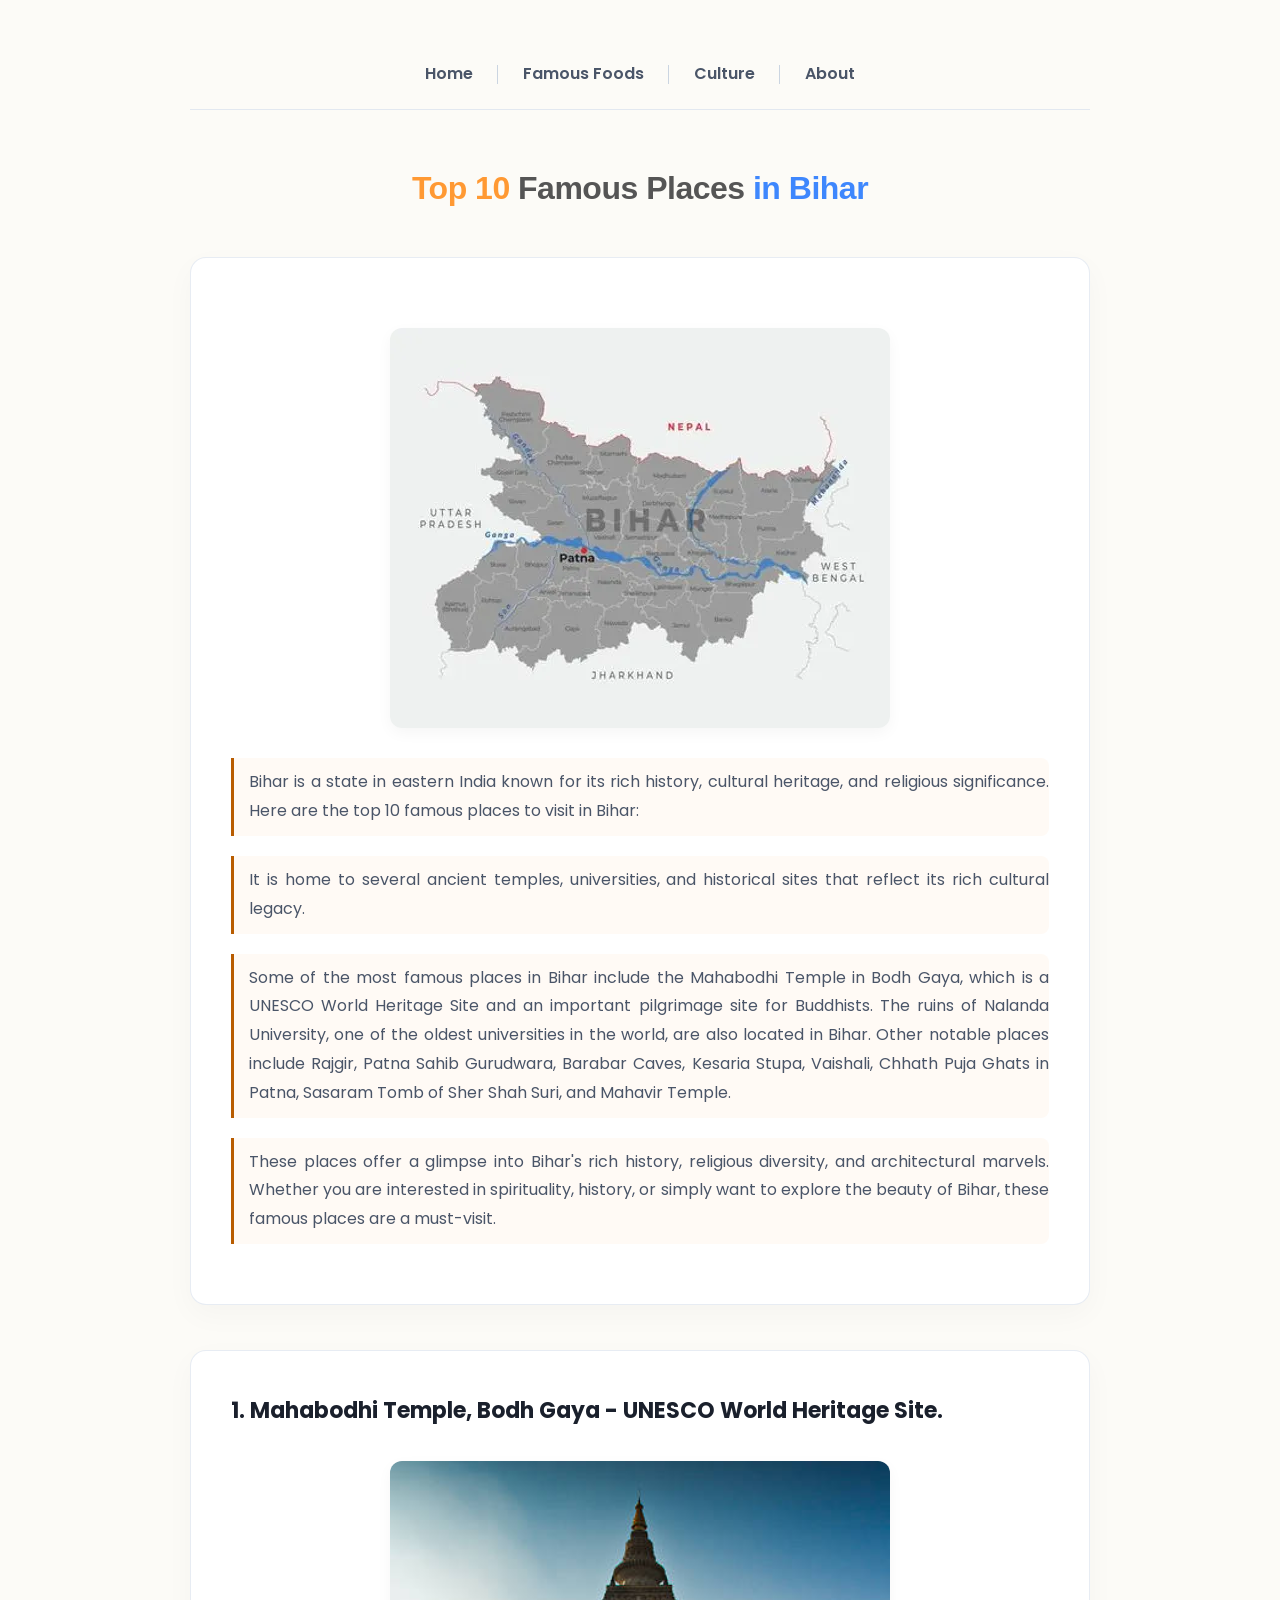
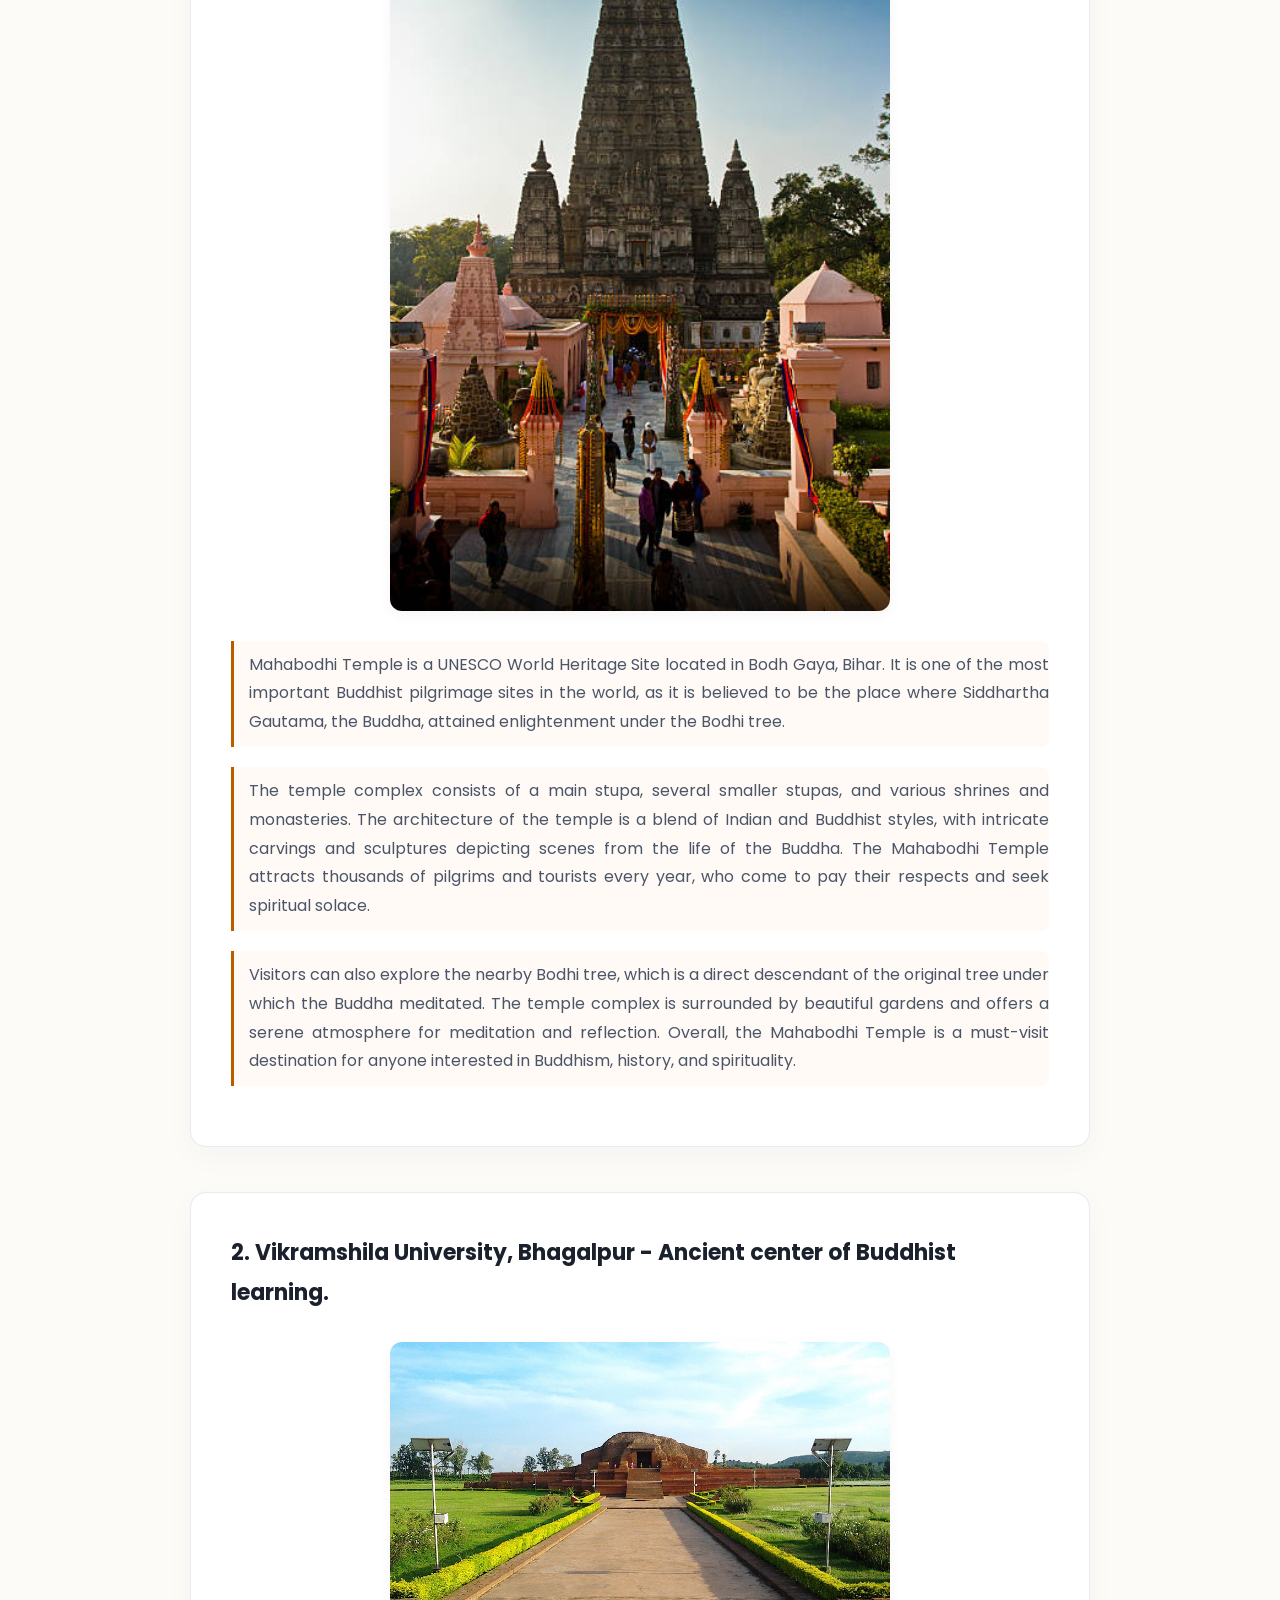
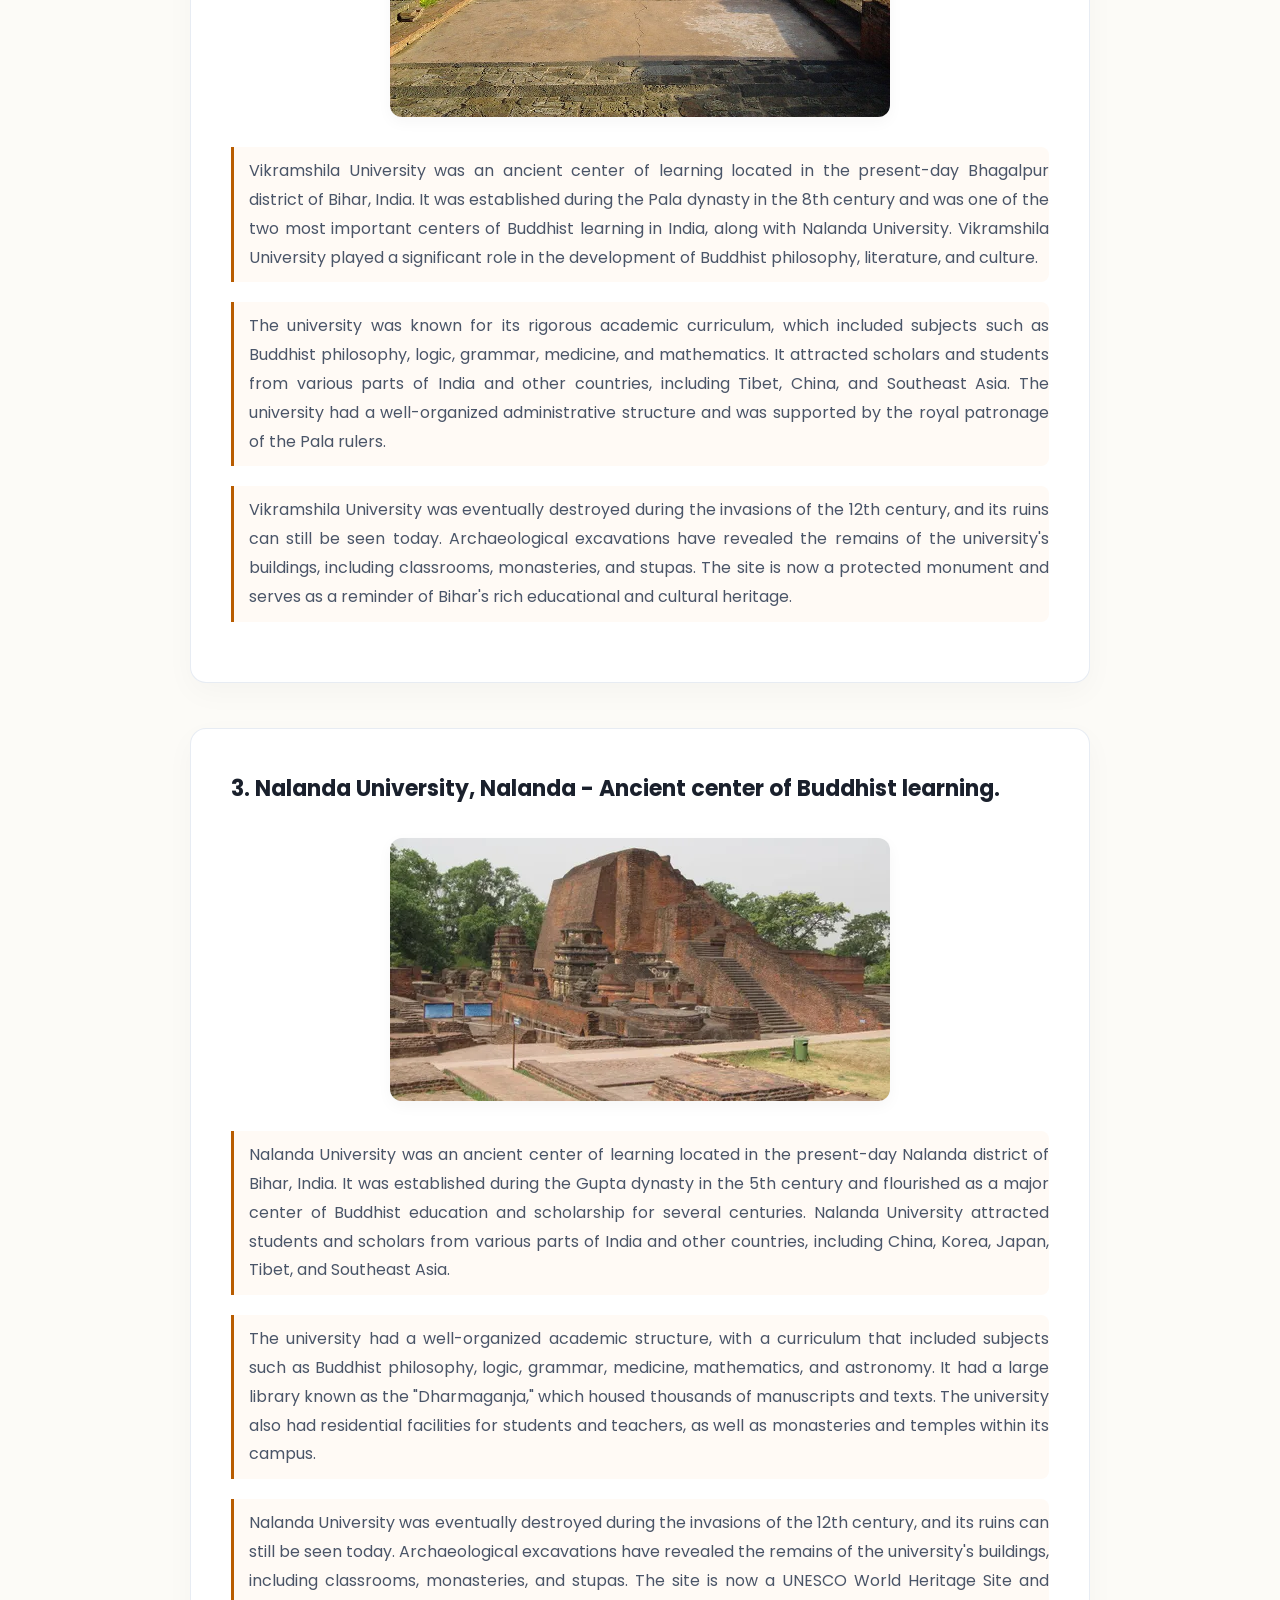
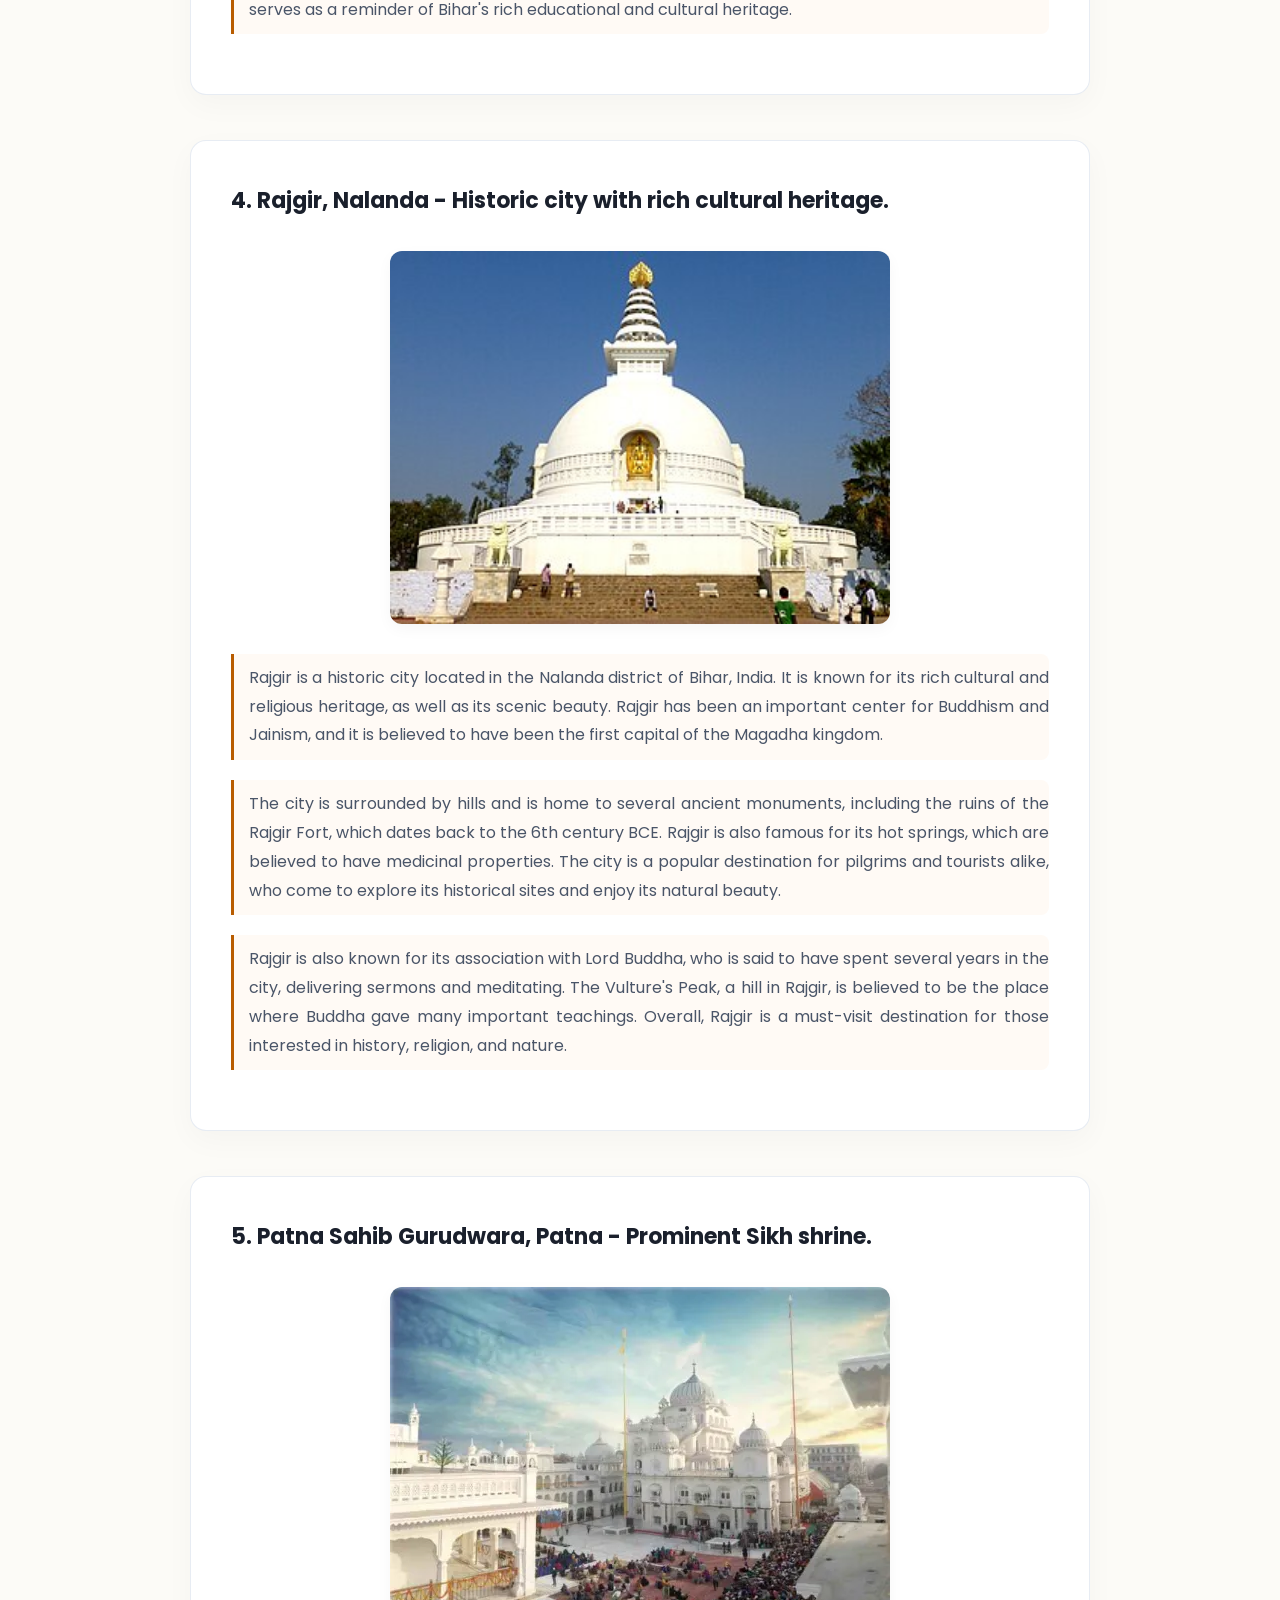
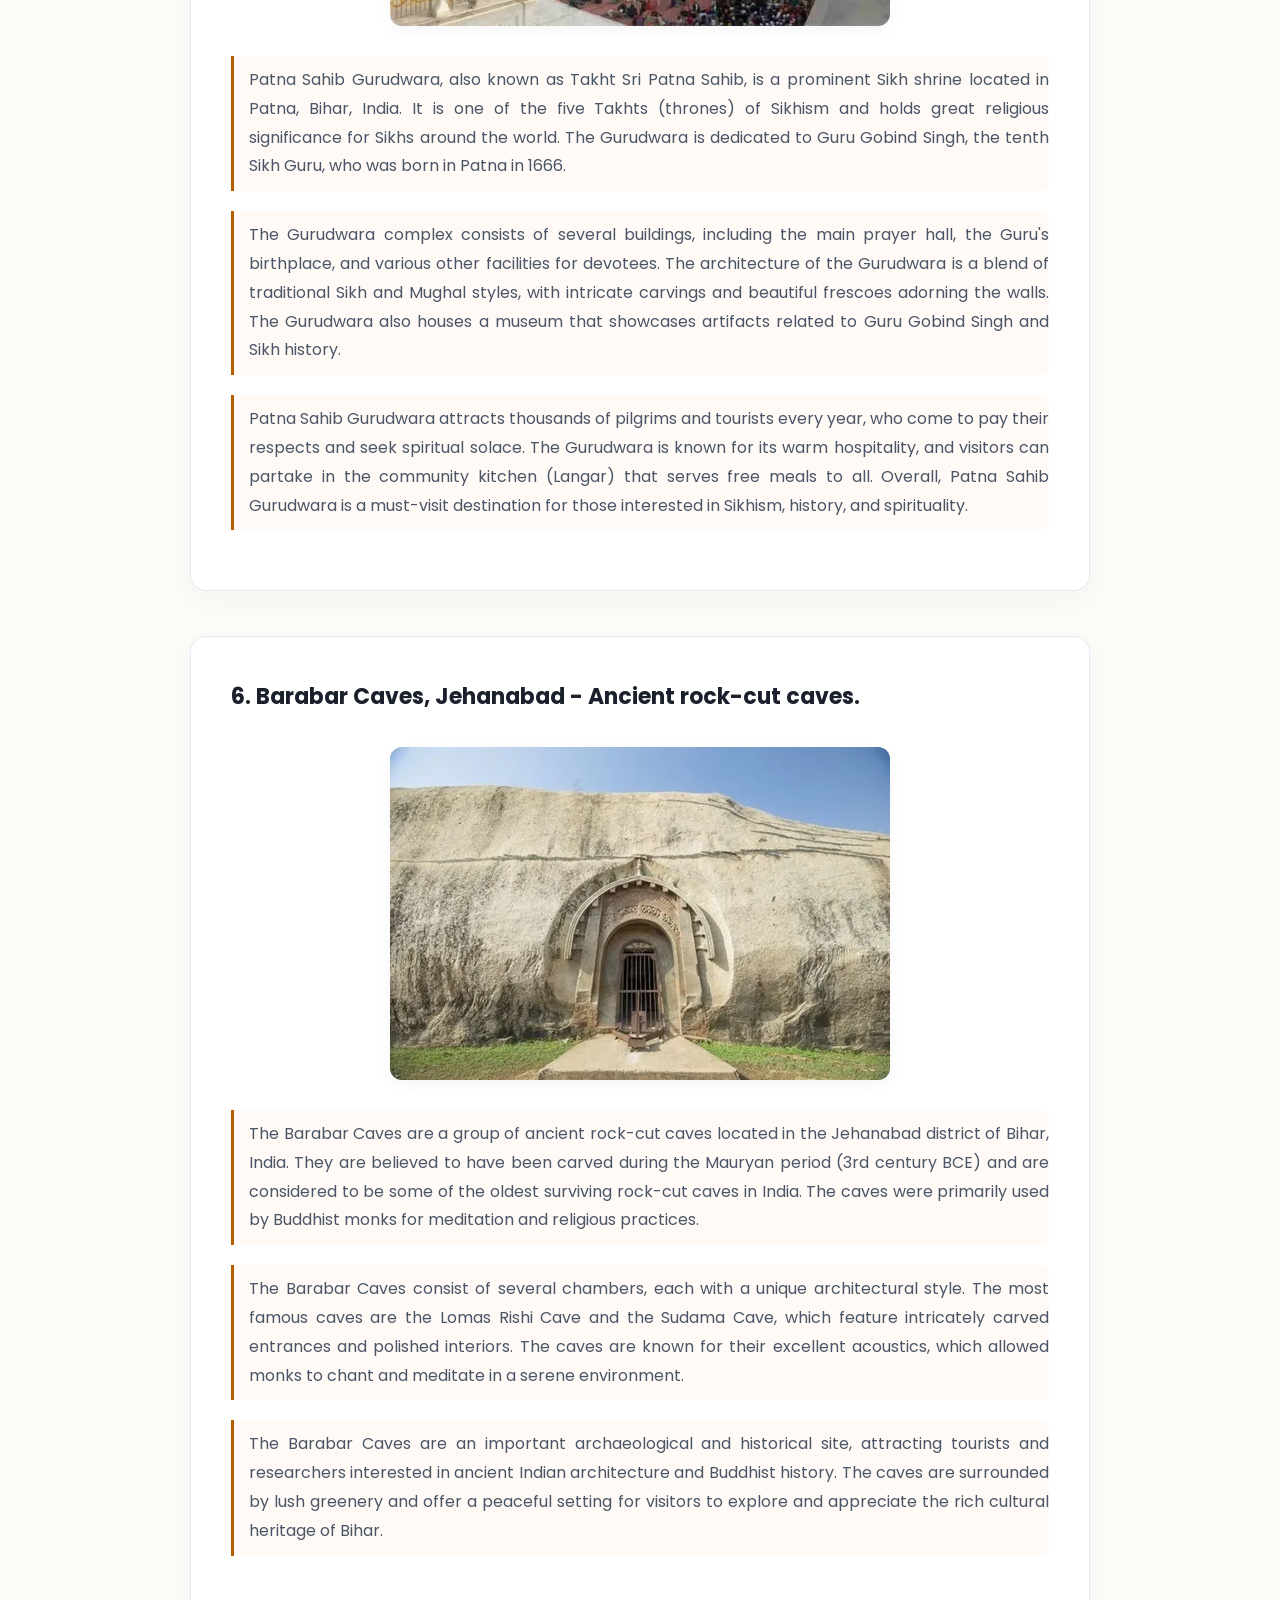
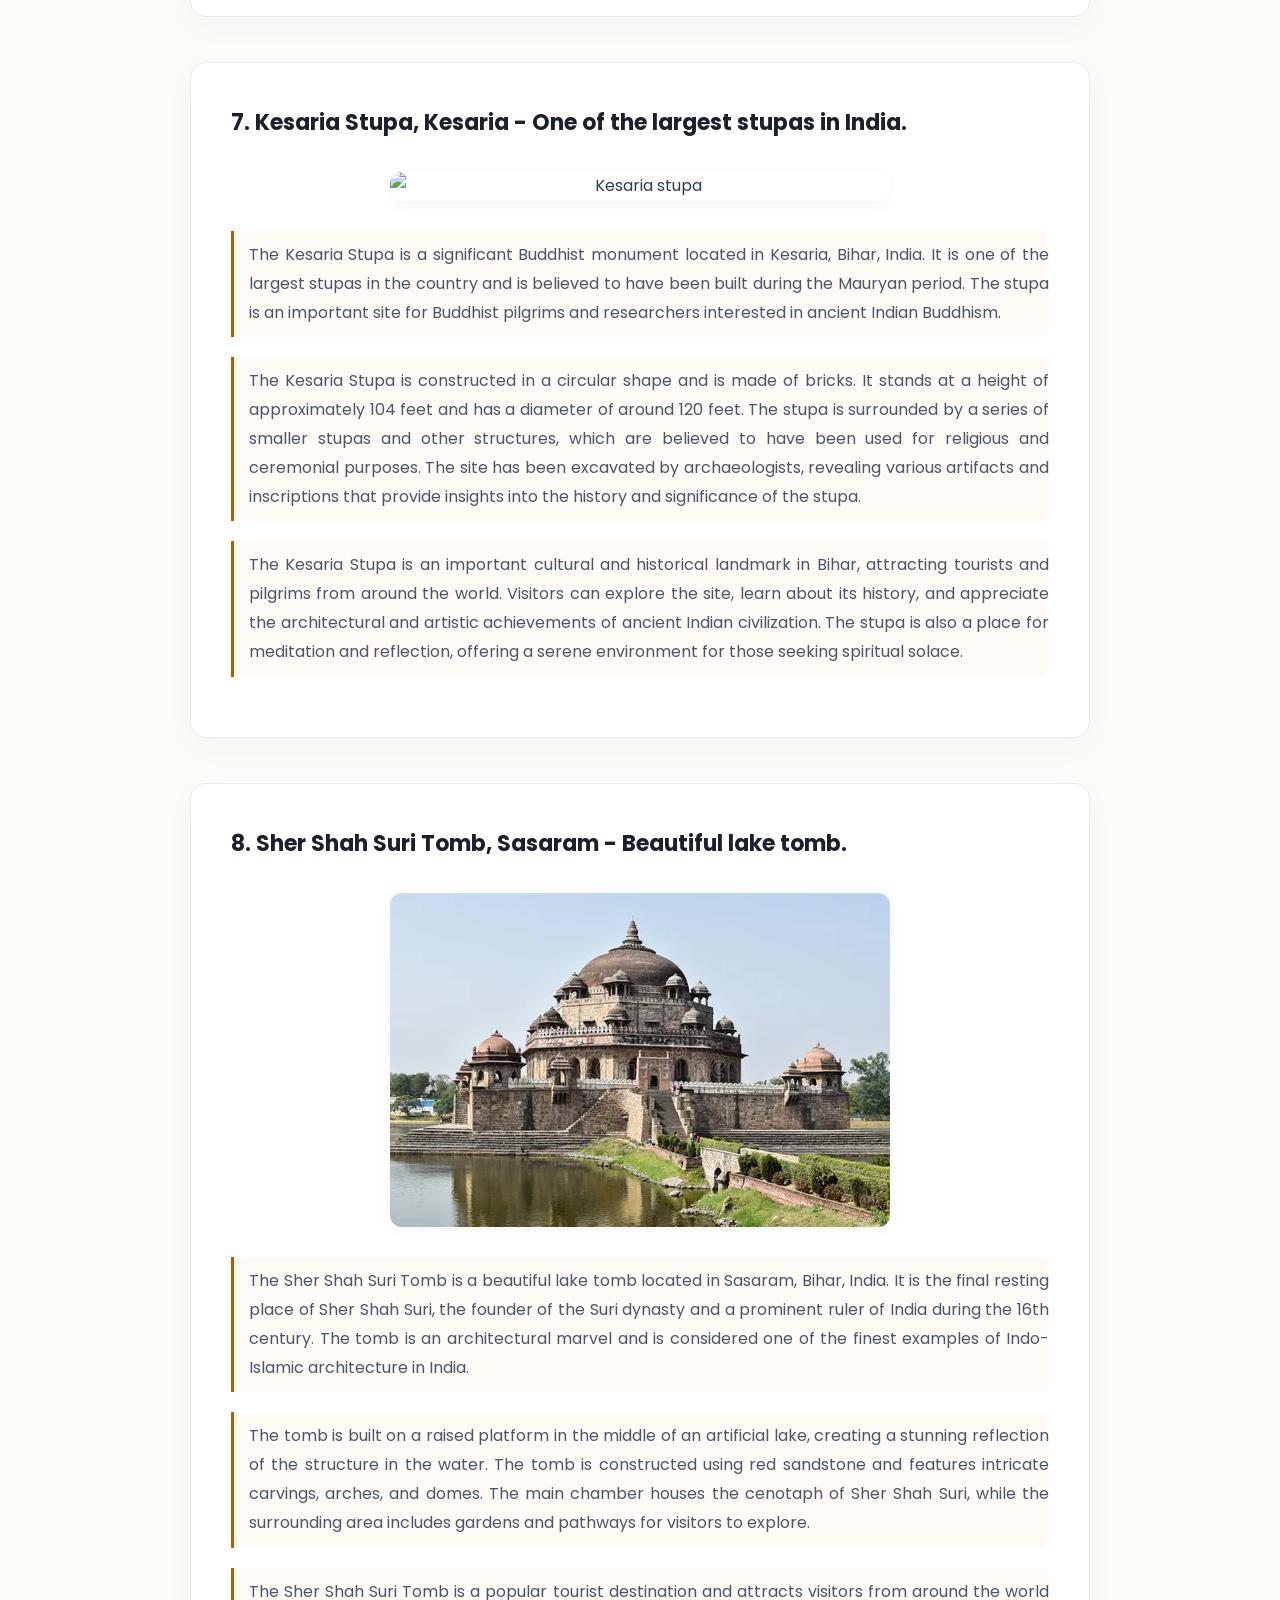
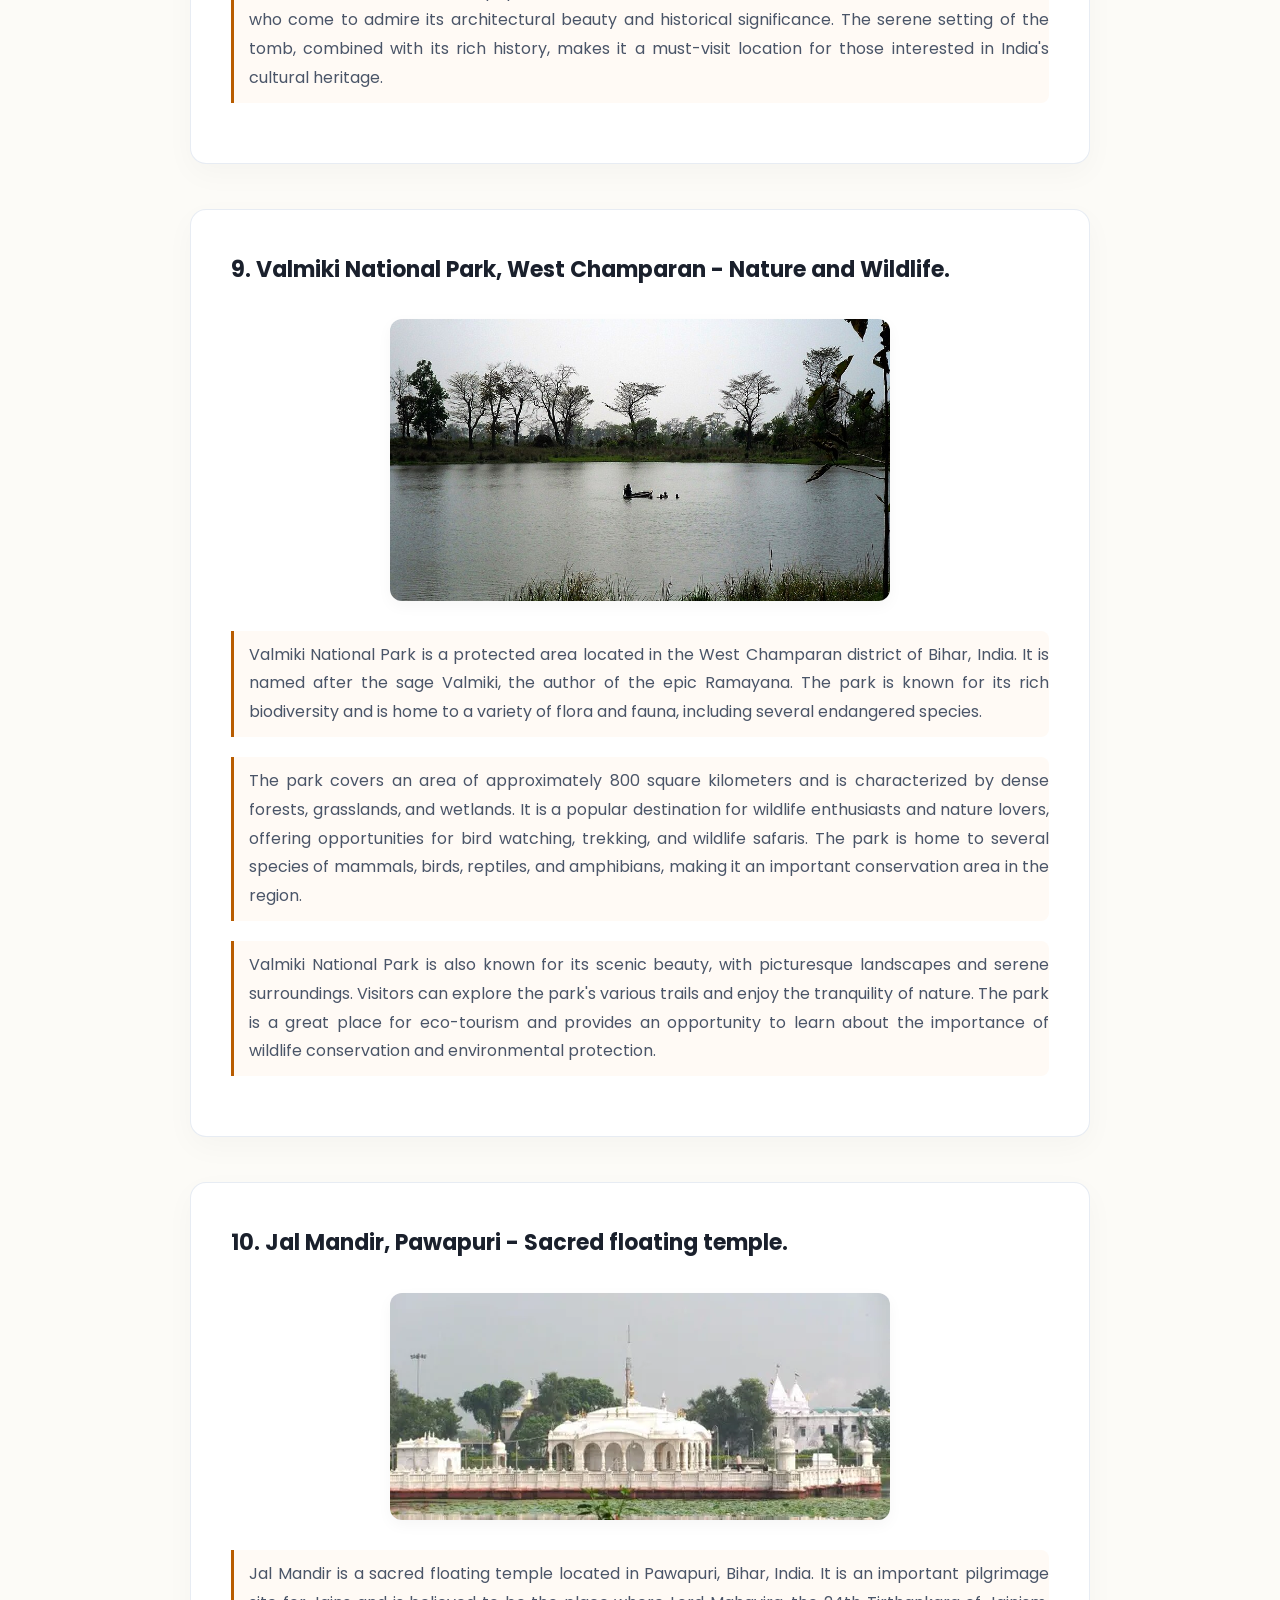
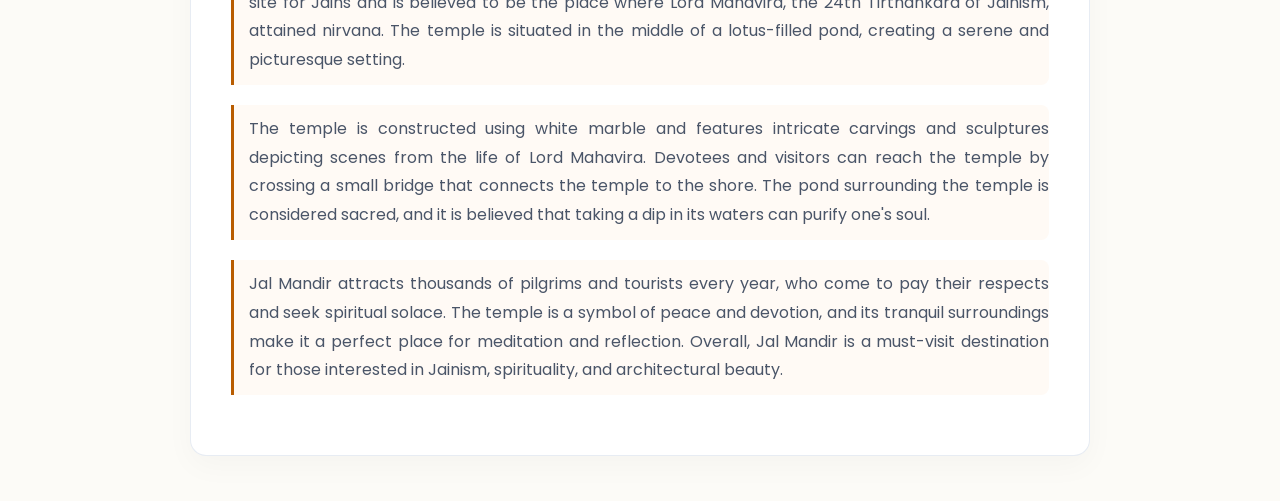
==== index.html @ e2c0f62a "Fix HTML encoding issues in index.html" ====
<!DOCTYPE html>
<html lang="en">
<head>
    <meta charset="UTF-8">
    <meta name="viewport" content="width=device-width, initial-scale=1.0">
    <title>Home | Viharan - The Bihar Tourism Guide</title>

    <!-- 1. YouTube Style Short SEO Tags (Google Discovery) -->
    <meta name="keywords" content="bihar, bihar tourism, famous places in bihar, bihar food, litti chokha, madhubani painting, nalanda university, rajgir, bodh gaya, viharan, patna sahib, travel bihar, tourist spots, bihari culture">
    <meta name="description" content="Viharan: The Ultimate Bihar Tourism Guide. Explore top 10 famous places, authentic traditional foods, and rich historical culture.">
    <meta name="author" content="Viharan Developer">

    <!-- 2. Premium Temporary Live Favicon (Browser Tab Icon) -->
    <link rel="icon" type="image/png" href="https://cdn-icons-png.flaticon.com/512/826/826070.png">

    <!-- 3. Google Fonts (Aapki website ka text premium dikhane ke liye) -->
    <link rel="preconnect" href="https://fonts.googleapis.com">
    <link rel="preconnect" href="https://fonts.gstatic.com" crossorigin>
    <link href="https://fonts.googleapis.com/css2?family=Poppins:wght@400;600;700&display=swap" rel="stylesheet">

    <!-- 4. Social Media Sharing Tags (WhatsApp/FB Card preview ke liye) -->
    <meta property="og:type" content="website">
    <meta property="og:title" content="Viharan - Explore the Soul of Bihar">
    <meta property="og:description" content="Discover top 10 places, authentic foods, and vibrant culture of Bihar.">
    <meta property="og:image" content="index_images/Bihar image.webp">

    <!-- 5. Future Analytics Placeholder (Traffic track karne ke liye code taiyar hai) -->
    <script async src="https://www.googletagmanager.com/gtag/js?id=G-TRACKINGID"></script>
    <script>
      window.dataLayer = window.dataLayer || [];
      function gtag(){dataLayer.push(arguments);}
      gtag('js', new Date());
      gtag('config', 'G-TRACKINGID');
    </script>

    

    <style>
        body {
            
            font-family: 'Poppins', 'Segoe UI', Roboto, Helvetica, Arial, sans-serif;
            line-height: 1.8;
            margin: 40px auto; 
            max-width: 900px;
            padding: 0 20px;
            background-color: #fcfbf7;
            color: #2c3e50;
            text-align: center;
        }

        /* --- OPTION 2: PIPELINE NAVIGATION STYLE --- */
        nav {
            display: flex;
            justify-content: center;
            align-items: center;
            gap: 0;
            margin: 10px auto 50px auto;
            padding: 15px 0;
            border-bottom: 1px solid #e2e8f0; 
            max-width: 100%;
        }

        nav a {
            font-weight: 600;
            font-size: 16px;
            color: #4a5568; 
            text-decoration: none;
            padding: 5px 25px;
            position: relative;
        }

        nav a:not(:last-child)::after {
            content: "";
            position: absolute;
            right: 0;
            top: 25%;
            height: 50%;
            width: 1px;
            background-color: #cbd5e1; 
        }

        nav a::before {
            content: "";
            position: absolute;
            bottom: -15px;
            left: 50%;
            width: 0;
            height: 3px;
            background-color: #b85c00;
            transition: all 0.3s ease;
            transform: translateX(-50%);
        }

        nav a:hover {
            color: #b85c00;
        }

        nav a:hover::before {
            width: 60%; 
        }

        h1 {
            font-weight: 700;
            letter-spacing: -0.5px;
            margin-bottom: 40px;
            clear: both;
        }

        h2 {
            color: #b85c00;
            border-bottom: 1px solid #e2e8f0; 
            padding-bottom: 8px;
            margin-top: 10px;
            font-weight: 600;
            text-align: left;
        }

        ul {
            list-style: none;
            padding: 0;
            margin: 0;
        }

        .main-card, .home-card {
            background-color: #ffffff; 
            border: 1px solid rgba(226, 232, 240, 0.8);
            border-radius: 16px;
            padding: 40px;
            margin-bottom: 45px;       
            box-shadow: 0 10px 30px rgba(0, 0, 0, 0.03);
            transition: transform 0.3s ease, box-shadow 0.3s ease;
        }

        .main-card:hover, .home-card:hover {
            transform: translateY(-4px);
            box-shadow: 0 15px 35px rgba(0, 0, 0, 0.06);
        }

        .card-title {
            font-size: 22px;
            color: #1a202c;
            font-weight: bold;
            margin-bottom: 25px;
            display: block;
            text-align: left;
        }

        img {
            display: block;
            margin: 30px auto;
            border-radius: 12px;
            box-shadow: 0 5px 15px rgba(0, 0, 0, 0.04);
            max-width: 100%;
            height: auto !important;
        }

        .hero-img {
            max-width: 70%;
        }

        p {
            font-size: 16px;
            color: #4a5568;
            margin-bottom: 20px;
            text-align: justify;
            border-left: 3px solid #b85c00;
            padding-left: 15px;
            background-color: #fffaf5;
            padding-top: 10px;
            padding-bottom: 10px;
            border-radius: 0 8px 8px 0;
        }
    </style>
</head>
<body>

    <nav>
        <a href="index.html">Home</a>
        <a href="food.html">Famous Foods</a>
        <a href="culture.html">Culture</a>
        <a href="about.html">About</a>
    </nav>

    <h1 style="text-align: center; font-family: sans-serif;">
        <span style="color: #FF9933;">Top 10</span> 
        <span style="color: #555555;">Famous Places</span> 
        <span style="color: rgba(0, 98, 255, 0.758);">in Bihar</span>
    </h1>
    
    <div class="main-card">
        <img src="index_images/Bihar image.webp" class="hero-img" alt="Map of Bihar state in eastern India showing boundaries with neighboring Uttar Pradesh, Jharkhand, West Bengal, and Nepal, with blue river systems and Patna marked on the map.">
        <p>Bihar is a state in eastern India known for its rich history, cultural heritage, and religious significance. Here are the top 10 famous places to visit in Bihar:</p>
        <p>It is home to several ancient temples, universities, and historical sites that reflect its rich cultural legacy.</p>
        <p>Some of the most famous places in Bihar include the Mahabodhi Temple in Bodh Gaya, which is a UNESCO World Heritage Site and an important pilgrimage site for Buddhists. The ruins of Nalanda University, one of the oldest universities in the world, are also located in Bihar. Other notable places include Rajgir, Patna Sahib Gurudwara, Barabar Caves, Kesaria Stupa, Vaishali, Chhath Puja Ghats in Patna, Sasaram Tomb of Sher Shah Suri, and Mahavir Temple.</p>
        <p>These places offer a glimpse into Bihar's rich history, religious diversity, and architectural marvels. Whether you are interested in spirituality, history, or simply want to explore the beauty of Bihar, these famous places are a must-visit.</p>
    </div>

    <ul>
        <li>
            <div class="home-card">
                <span class="card-title">1. Mahabodhi Temple, Bodh Gaya - UNESCO World Heritage Site.</span>
                <img src="index_images/Mahabodhi Temple.jpg" alt="Mahabodhi Temple" width="500">
                <p>Mahabodhi Temple is a UNESCO World Heritage Site located in Bodh Gaya, Bihar. It is one of the most important Buddhist pilgrimage sites in the world, as it is believed to be the place where Siddhartha Gautama, the Buddha, attained enlightenment under the Bodhi tree.</p>
                <p>The temple complex consists of a main stupa, several smaller stupas, and various shrines and monasteries. The architecture of the temple is a blend of Indian and Buddhist styles, with intricate carvings and sculptures depicting scenes from the life of the Buddha. The Mahabodhi Temple attracts thousands of pilgrims and tourists every year, who come to pay their respects and seek spiritual solace.</p>
                <p>Visitors can also explore the nearby Bodhi tree, which is a direct descendant of the original tree under which the Buddha meditated. The temple complex is surrounded by beautiful gardens and offers a serene atmosphere for meditation and reflection. Overall, the Mahabodhi Temple is a must-visit destination for anyone interested in Buddhism, history, and spirituality.</p>
            </div>
        </li>

        <li>
            <div class="home-card">
                <span class="card-title">2. Vikramshila University, Bhagalpur - Ancient center of Buddhist learning.</span>
                <img src="index_images/Vikramshila University.jpg" alt="Vikramshila University Ruins" width="500">
                <p>Vikramshila University was an ancient center of learning located in the present-day Bhagalpur district of Bihar, India. It was established during the Pala dynasty in the 8th century and was one of the two most important centers of Buddhist learning in India, along with Nalanda University. Vikramshila University played a significant role in the development of Buddhist philosophy, literature, and culture.</p>
                <p>The university was known for its rigorous academic curriculum, which included subjects such as Buddhist philosophy, logic, grammar, medicine, and mathematics. It attracted scholars and students from various parts of India and other countries, including Tibet, China, and Southeast Asia. The university had a well-organized administrative structure and was supported by the royal patronage of the Pala rulers.</p>
                <p>Vikramshila University was eventually destroyed during the invasions of the 12th century, and its ruins can still be seen today. Archaeological excavations have revealed the remains of the university's buildings, including classrooms, monasteries, and stupas. The site is now a protected monument and serves as a reminder of Bihar's rich educational and cultural heritage.</p>
            </div>
        </li>

        <li>
            <div class="home-card">
                <span class="card-title">3. Nalanda University, Nalanda - Ancient center of Buddhist learning.</span>
                <img src="index_images/Nalanda University.webp" alt="Ancient brick ruins of Nalanda University showing tall structures, stairways, and excavated foundations set against a sparse green landscape in Bihar, reflecting the architectural grandeur and historical significance of this once-thriving center of Buddhist learning." width="500">   
                <p>Nalanda University was an ancient center of learning located in the present-day Nalanda district of Bihar, India. It was established during the Gupta dynasty in the 5th century and flourished as a major center of Buddhist education and scholarship for several centuries. Nalanda University attracted students and scholars from various parts of India and other countries, including China, Korea, Japan, Tibet, and Southeast Asia.</p>
                <p>The university had a well-organized academic structure, with a curriculum that included subjects such as Buddhist philosophy, logic, grammar, medicine, mathematics, and astronomy. It had a large library known as the "Dharmaganja," which housed thousands of manuscripts and texts. The university also had residential facilities for students and teachers, as well as monasteries and temples within its campus.</p>
                <p>Nalanda University was eventually destroyed during the invasions of the 12th century, and its ruins can still be seen today. Archaeological excavations have revealed the remains of the university's buildings, including classrooms, monasteries, and stupas. The site is now a UNESCO World Heritage Site and serves as a reminder of Bihar's rich educational and cultural heritage.</p>
            </div>
        </li>

        <li>
            <div class="home-card">
                <span class="card-title">4. Rajgir, Nalanda - Historic city with rich cultural heritage.</span>
                <img src="index_images/Rajgir nalanda.jpg" alt="Rajgir" width="500">   
                <p>Rajgir is a historic city located in the Nalanda district of Bihar, India. It is known for its rich cultural and religious heritage, as well as its scenic beauty. Rajgir has been an important center for Buddhism and Jainism, and it is believed to have been the first capital of the Magadha kingdom.</p>
                <p>The city is surrounded by hills and is home to several ancient monuments, including the ruins of the Rajgir Fort, which dates back to the 6th century BCE. Rajgir is also famous for its hot springs, which are believed to have medicinal properties. The city is a popular destination for pilgrims and tourists alike, who come to explore its historical sites and enjoy its natural beauty.</p>
                <p>Rajgir is also known for its association with Lord Buddha, who is said to have spent several years in the city, delivering sermons and meditating. The Vulture's Peak, a hill in Rajgir, is believed to be the place where Buddha gave many important teachings. Overall, Rajgir is a must-visit destination for those interested in history, religion, and nature.</p>
            </div>
        </li>

        <li>
            <div class="home-card">
                <span class="card-title">5. Patna Sahib Gurudwara, Patna - Prominent Sikh shrine.</span>
                <img src="index_images/Patna Sahib Gurudwara.webp" alt="Patna Sahib Gurudwara" width="500">
                <p>Patna Sahib Gurudwara, also known as Takht Sri Patna Sahib, is a prominent Sikh shrine located in Patna, Bihar, India. It is one of the five Takhts (thrones) of Sikhism and holds great religious significance for Sikhs around the world. The Gurudwara is dedicated to Guru Gobind Singh, the tenth Sikh Guru, who was born in Patna in 1666.</p>
                <p>The Gurudwara complex consists of several buildings, including the main prayer hall, the Guru's birthplace, and various other facilities for devotees. The architecture of the Gurudwara is a blend of traditional Sikh and Mughal styles, with intricate carvings and beautiful frescoes adorning the walls. The Gurudwara also houses a museum that showcases artifacts related to Guru Gobind Singh and Sikh history.</p>
                <p>Patna Sahib Gurudwara attracts thousands of pilgrims and tourists every year, who come to pay their respects and seek spiritual solace. The Gurudwara is known for its warm hospitality, and visitors can partake in the community kitchen (Langar) that serves free meals to all. Overall, Patna Sahib Gurudwara is a must-visit destination for those interested in Sikhism, history, and spirituality.</p>
            </div>
        </li>

        <li>
            <div class="home-card">
                <span class="card-title">6. Barabar Caves, Jehanabad - Ancient rock-cut caves.</span>
                <img src="index_images/Barabar cave.webp" alt="Barabar Caves" width="500">
                <p>The Barabar Caves are a group of ancient rock-cut caves located in the Jehanabad district of Bihar, India. They are believed to have been carved during the Mauryan period (3rd century BCE) and are considered to be some of the oldest surviving rock-cut caves in India. The caves were primarily used by Buddhist monks for meditation and religious practices.</p>
                <p>The Barabar Caves consist of several chambers, each with a unique architectural style. The most famous caves are the Lomas Rishi Cave and the Sudama Cave, which feature intricately carved entrances and polished interiors. The caves are known for their excellent acoustics, which allowed monks to chant and meditate in a serene environment.</p>
                <p>The Barabar Caves are an important archaeological and historical site, attracting tourists and researchers interested in ancient Indian architecture and Buddhist history. The caves are surrounded by lush greenery and offer a peaceful setting for visitors to explore and appreciate the rich cultural heritage of Bihar.</p>
            </div>
        </li>

        <li>
            <div class="home-card">
                <span class="card-title">7. Kesaria Stupa, Kesaria - One of the largest stupas in India.</span>
                <img src="index_images/Kesaria stupa.webp" alt="Kesaria stupa" width="500">
                <p>The Kesaria Stupa is a significant Buddhist monument located in Kesaria, Bihar, India. It is one of the largest stupas in the country and is believed to have been built during the Mauryan period. The stupa is an important site for Buddhist pilgrims and researchers interested in ancient Indian Buddhism.</p>
                <p>The Kesaria Stupa is constructed in a circular shape and is made of bricks. It stands at a height of approximately 104 feet and has a diameter of around 120 feet. The stupa is surrounded by a series of smaller stupas and other structures, which are believed to have been used for religious and ceremonial purposes. The site has been excavated by archaeologists, revealing various artifacts and inscriptions that provide insights into the history and significance of the stupa.</p>
                <p>The Kesaria Stupa is an important cultural and historical landmark in Bihar, attracting tourists and pilgrims from around the world. Visitors can explore the site, learn about its history, and appreciate the architectural and artistic achievements of ancient Indian civilization. The stupa is also a place for meditation and reflection, offering a serene environment for those seeking spiritual solace.</p>
            </div>
        </li>

        <li>
            <div class="home-card">
                <span class="card-title">8. Sher Shah Suri Tomb, Sasaram - Beautiful lake tomb.</span>   
                <img src="index_images/sher shah shuri tomb.webp" alt="Sher Shah Suri Tomb" width="500"> 
                <p>The Sher Shah Suri Tomb is a beautiful lake tomb located in Sasaram, Bihar, India. It is the final resting place of Sher Shah Suri, the founder of the Suri dynasty and a prominent ruler of India during the 16th century. The tomb is an architectural marvel and is considered one of the finest examples of Indo-Islamic architecture in India.</p>
                <p>The tomb is built on a raised platform in the middle of an artificial lake, creating a stunning reflection of the structure in the water. The tomb is constructed using red sandstone and features intricate carvings, arches, and domes. The main chamber houses the cenotaph of Sher Shah Suri, while the surrounding area includes gardens and pathways for visitors to explore.</p>
                <p>The Sher Shah Suri Tomb is a popular tourist destination and attracts visitors from around the world who come to admire its architectural beauty and historical significance. The serene setting of the tomb, combined with its rich history, makes it a must-visit location for those interested in India's cultural heritage.</p>
            </div>
        </li>

        <li>
            <div class="home-card">
                <span class="card-title">9. Valmiki National Park, West Champaran - Nature and Wildlife.</span>
                <img src="index_images/Valmiki national park.jpg" alt="Valmiki National Park" width="500">
                <p>Valmiki National Park is a protected area located in the West Champaran district of Bihar, India. It is named after the sage Valmiki, the author of the epic Ramayana. The park is known for its rich biodiversity and is home to a variety of flora and fauna, including several endangered species.</p>
                <p>The park covers an area of approximately 800 square kilometers and is characterized by dense forests, grasslands, and wetlands. It is a popular destination for wildlife enthusiasts and nature lovers, offering opportunities for bird watching, trekking, and wildlife safaris. The park is home to several species of mammals, birds, reptiles, and amphibians, making it an important conservation area in the region.</p>
                <p>Valmiki National Park is also known for its scenic beauty, with picturesque landscapes and serene surroundings. Visitors can explore the park's various trails and enjoy the tranquility of nature. The park is a great place for eco-tourism and provides an opportunity to learn about the importance of wildlife conservation and environmental protection.</p>
            </div>
        </li>

        <li>
            <div class="home-card">
               <span class="card-title">10. Jal Mandir, Pawapuri - Sacred floating temple.</span>
               <img src="index_images/jal mandir.webp" alt="Jal Mandir" width="500">  
               <p>Jal Mandir is a sacred floating temple located in Pawapuri, Bihar, India. It is an important pilgrimage site for Jains and is believed to be the place where Lord Mahavira, the 24th Tirthankara of Jainism, attained nirvana. The temple is situated in the middle of a lotus-filled pond, creating a serene and picturesque setting.</p>
               <p>The temple is constructed using white marble and features intricate carvings and sculptures depicting scenes from the life of Lord Mahavira. Devotees and visitors can reach the temple by crossing a small bridge that connects the temple to the shore. The pond surrounding the temple is considered sacred, and it is believed that taking a dip in its waters can purify one's soul.</p>
               <p>Jal Mandir attracts thousands of pilgrims and tourists every year, who come to pay their respects and seek spiritual solace. The temple is a symbol of peace and devotion, and its tranquil surroundings make it a perfect place for meditation and reflection. Overall, Jal Mandir is a must-visit destination for those interested in Jainism, spirituality, and architectural beauty.</p>
            </div>
        </li>
    </ul>
    
</body>
</html>
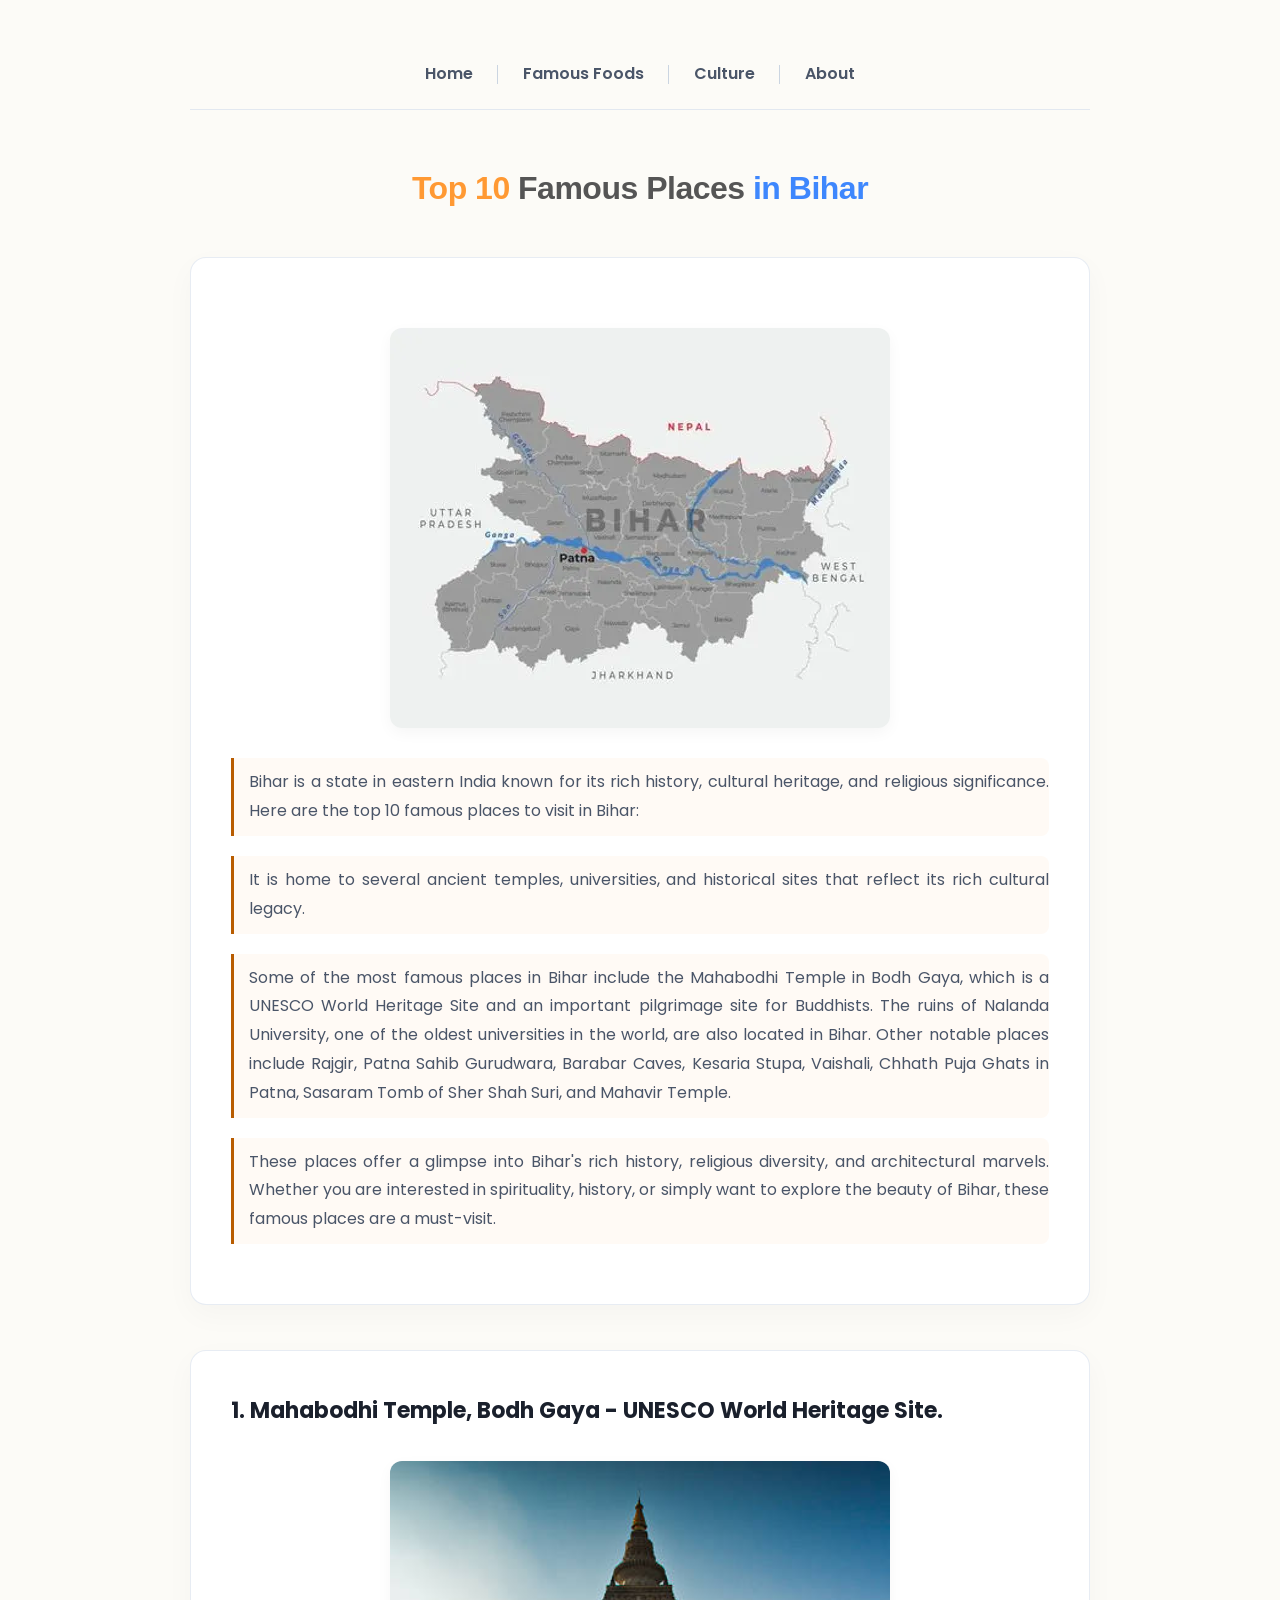
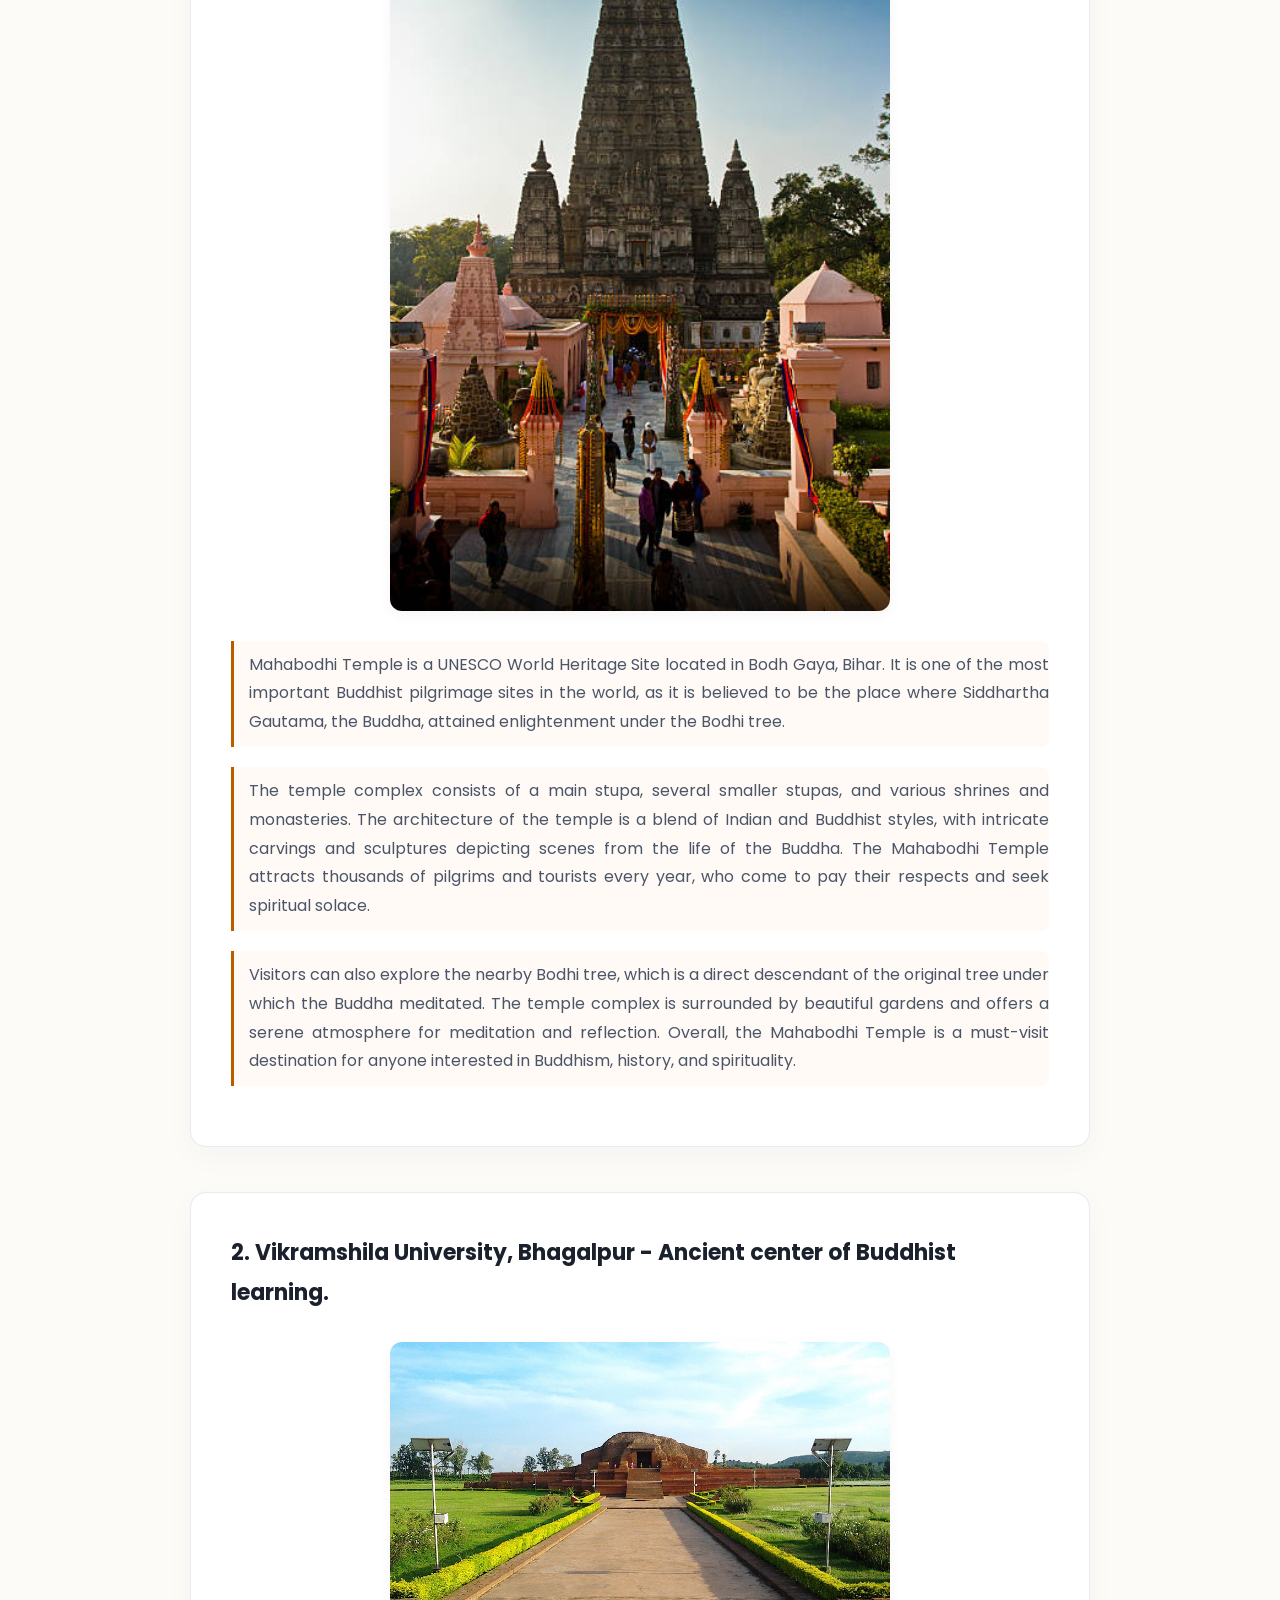
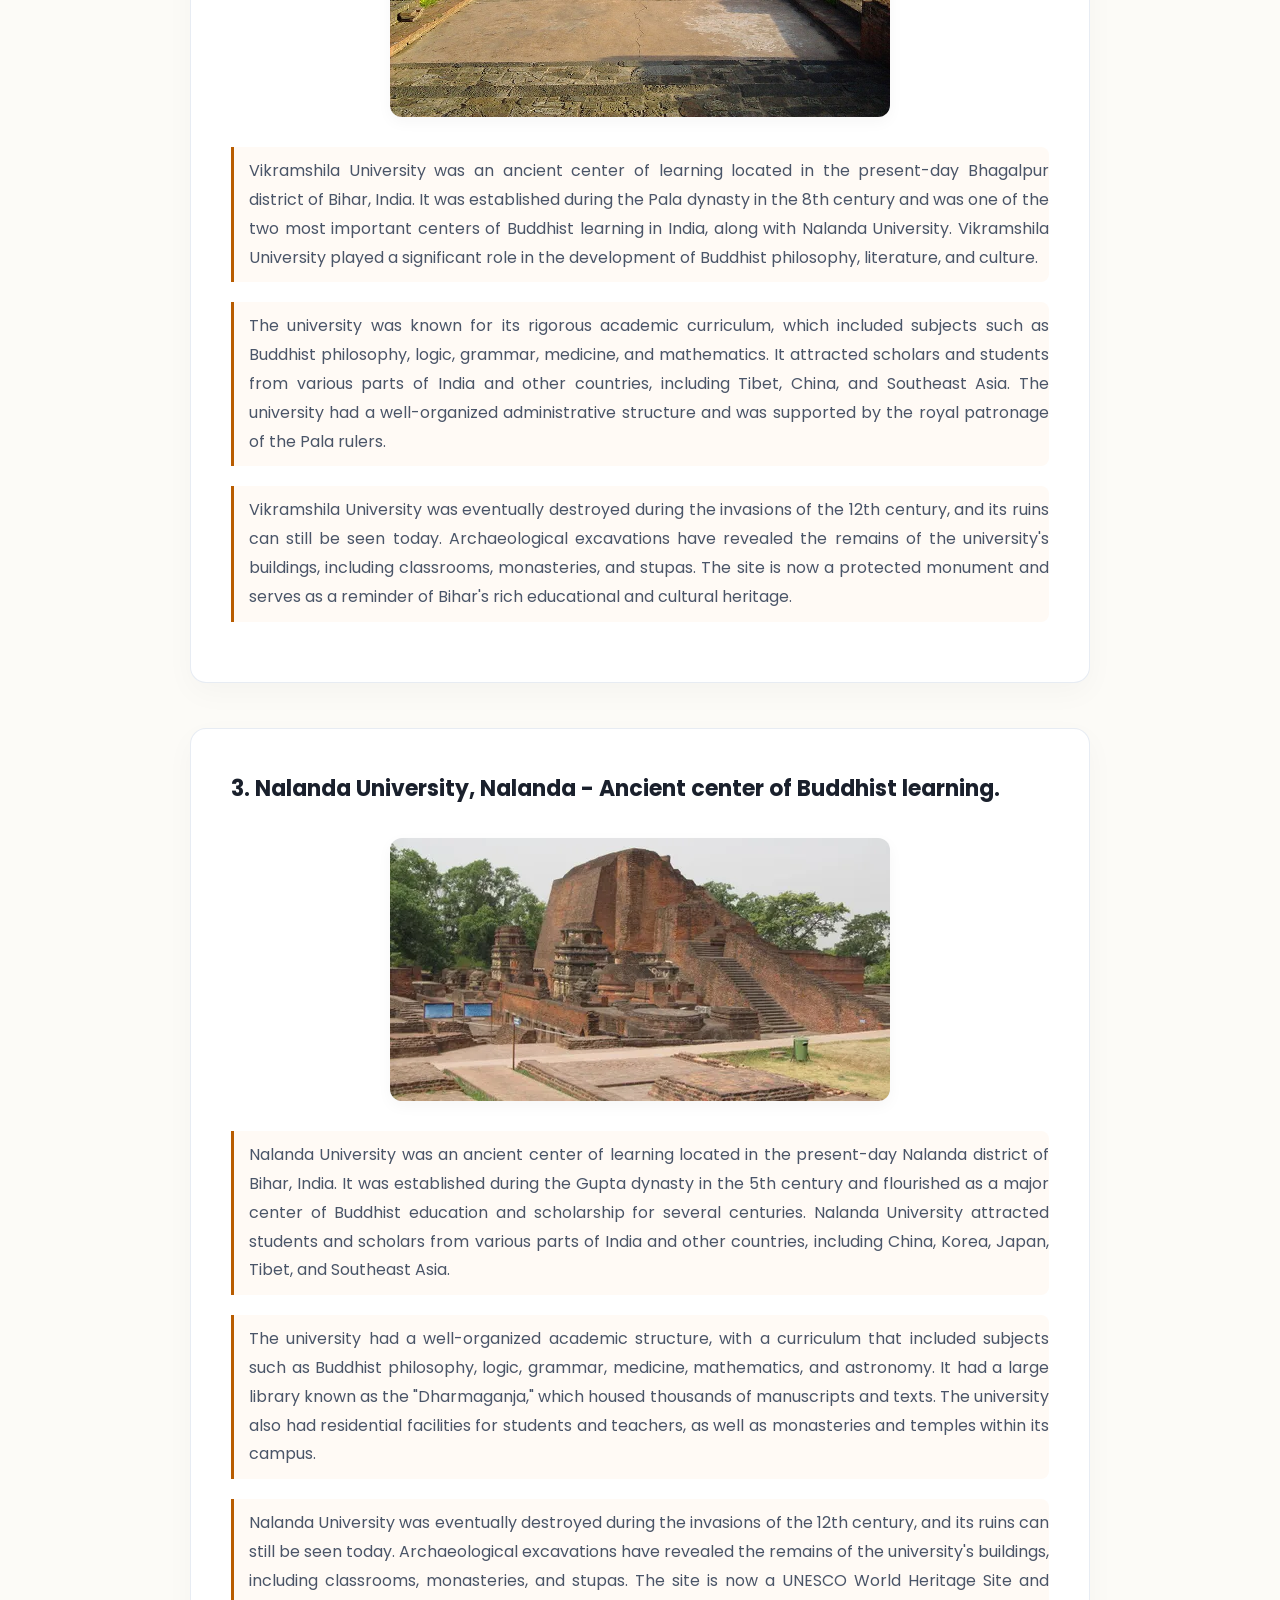
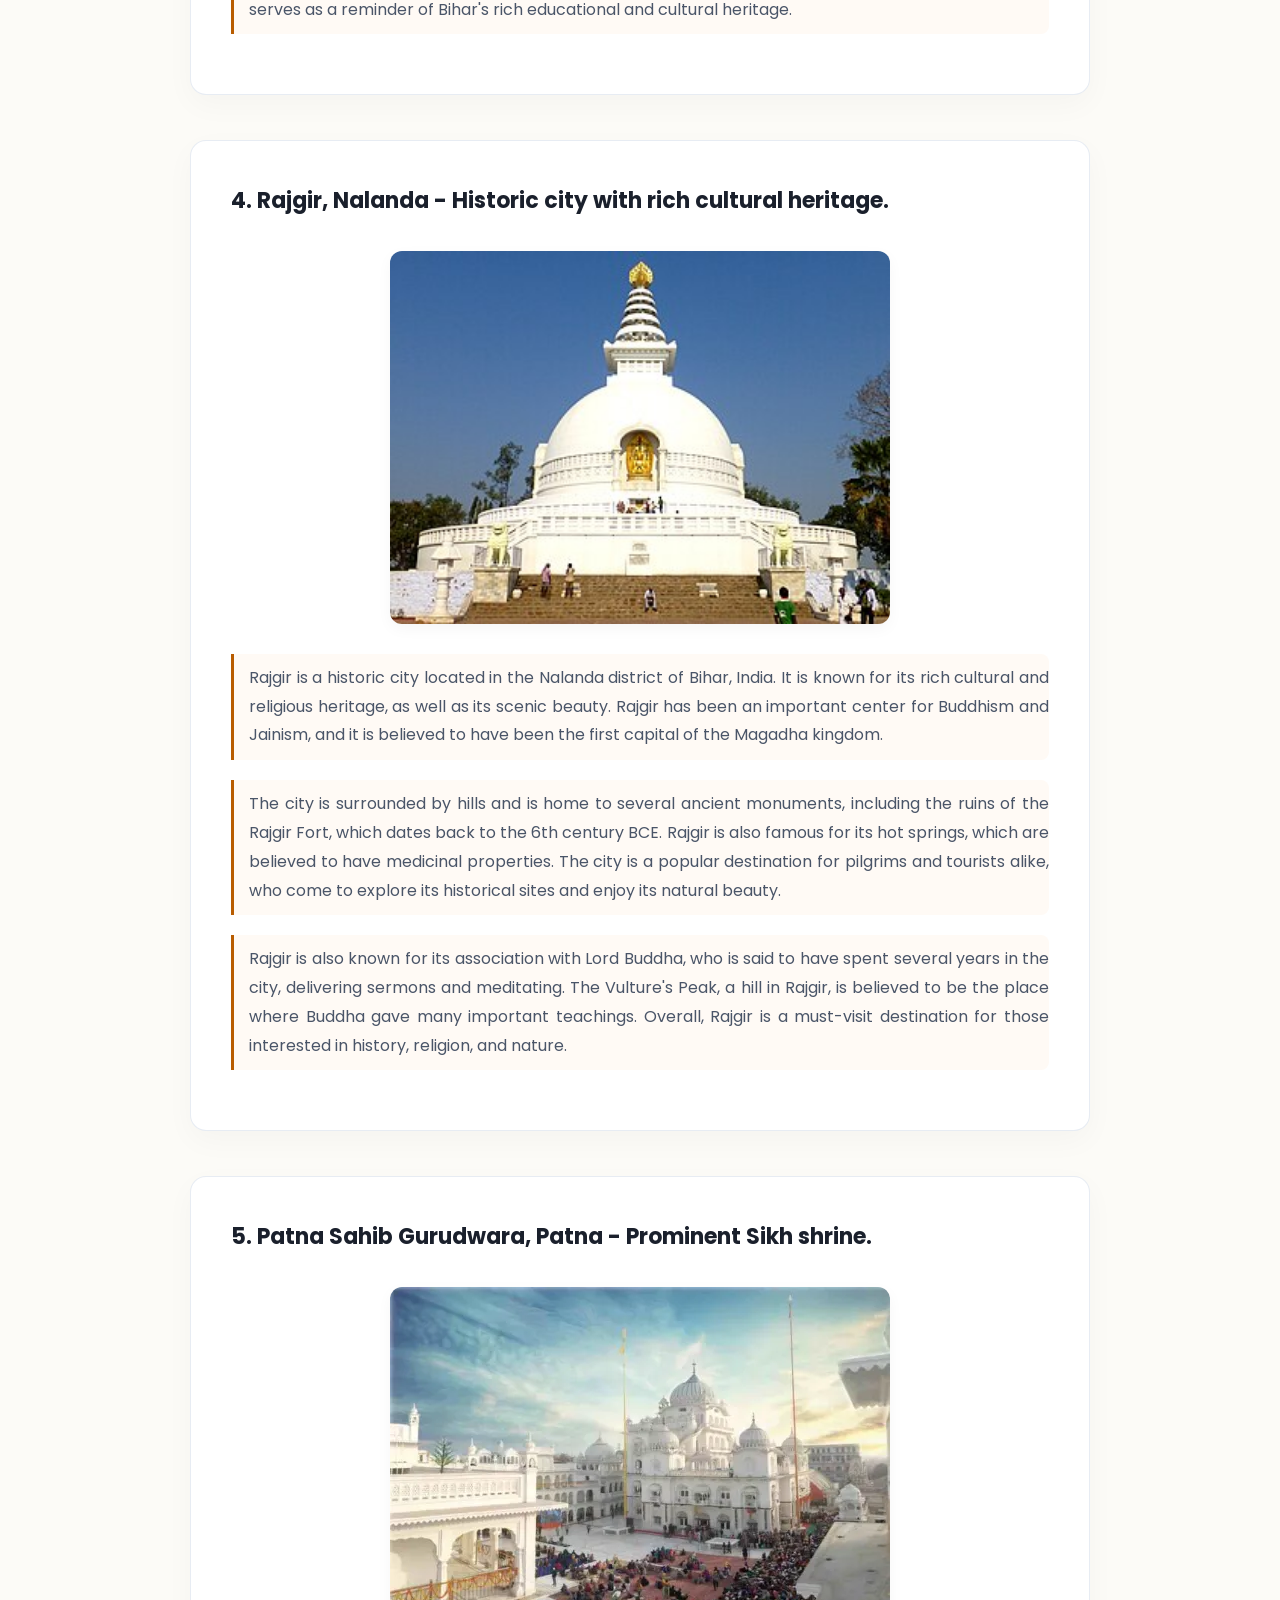
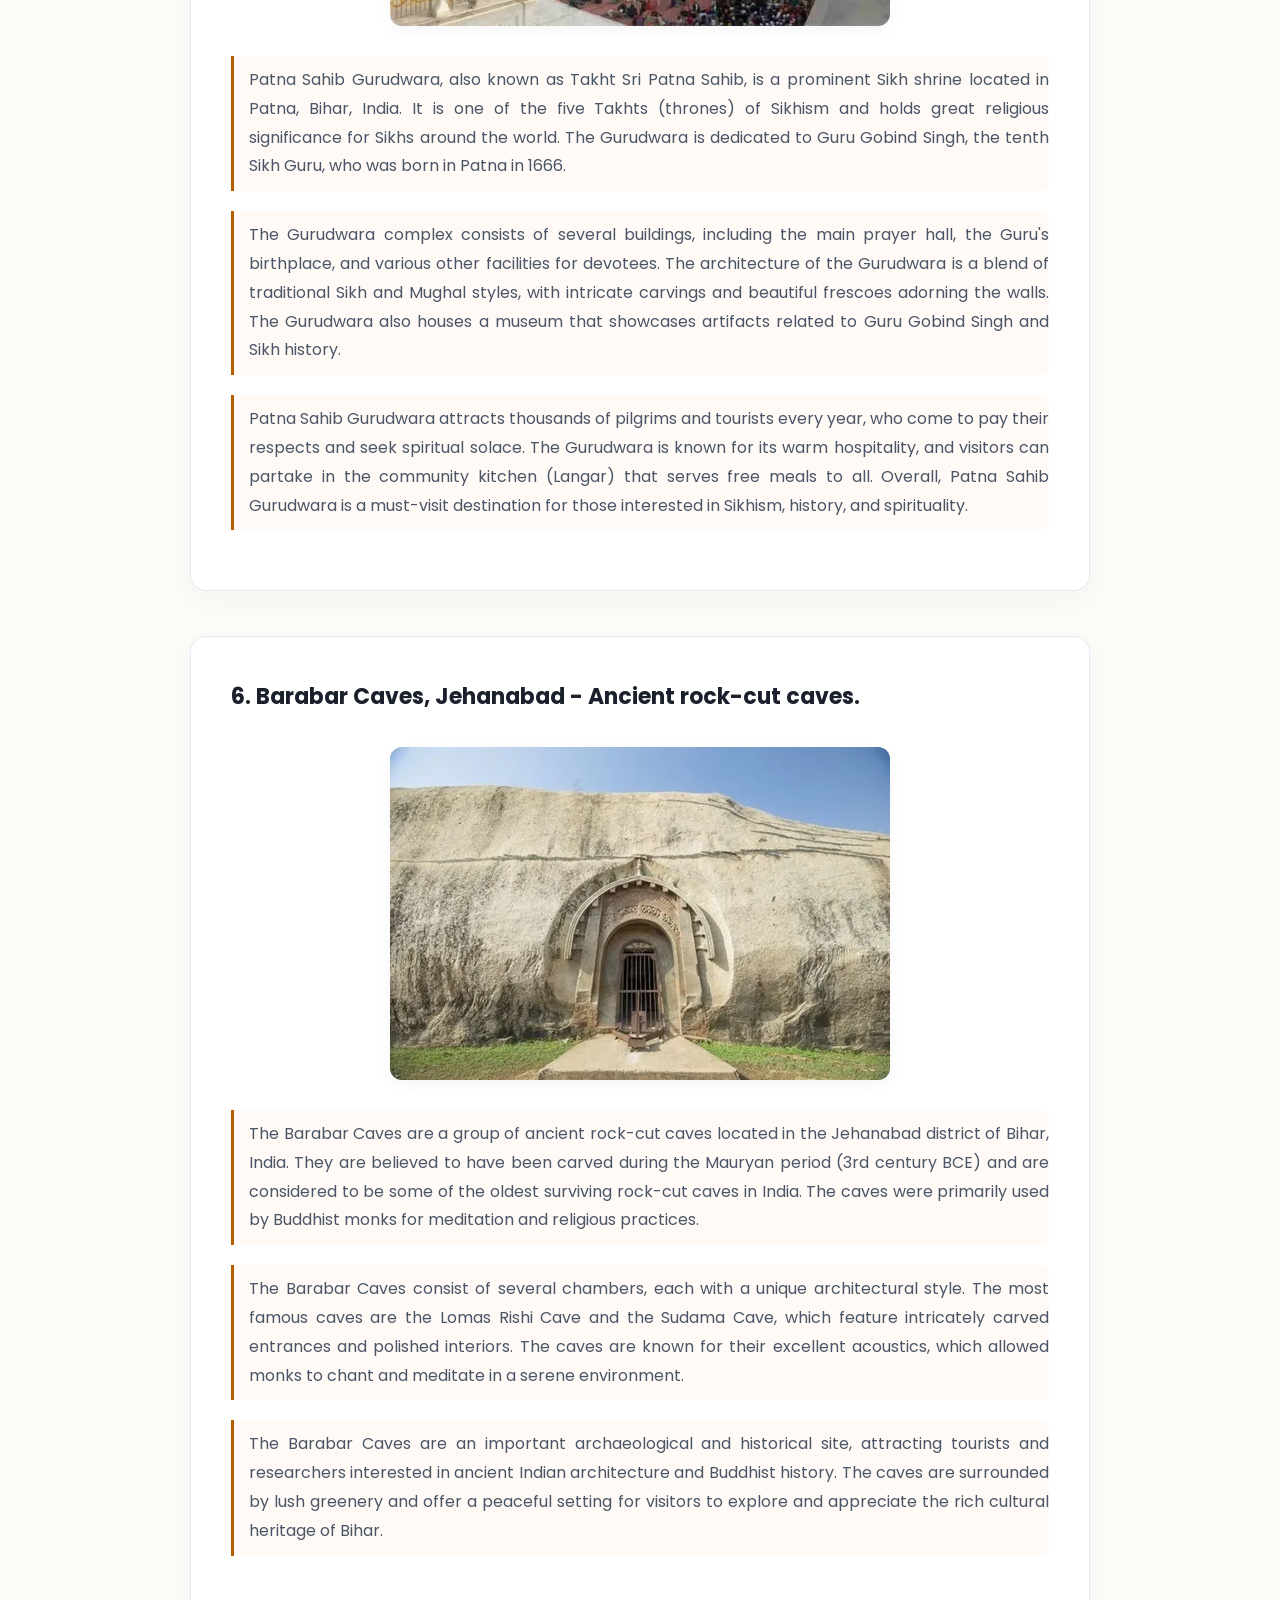
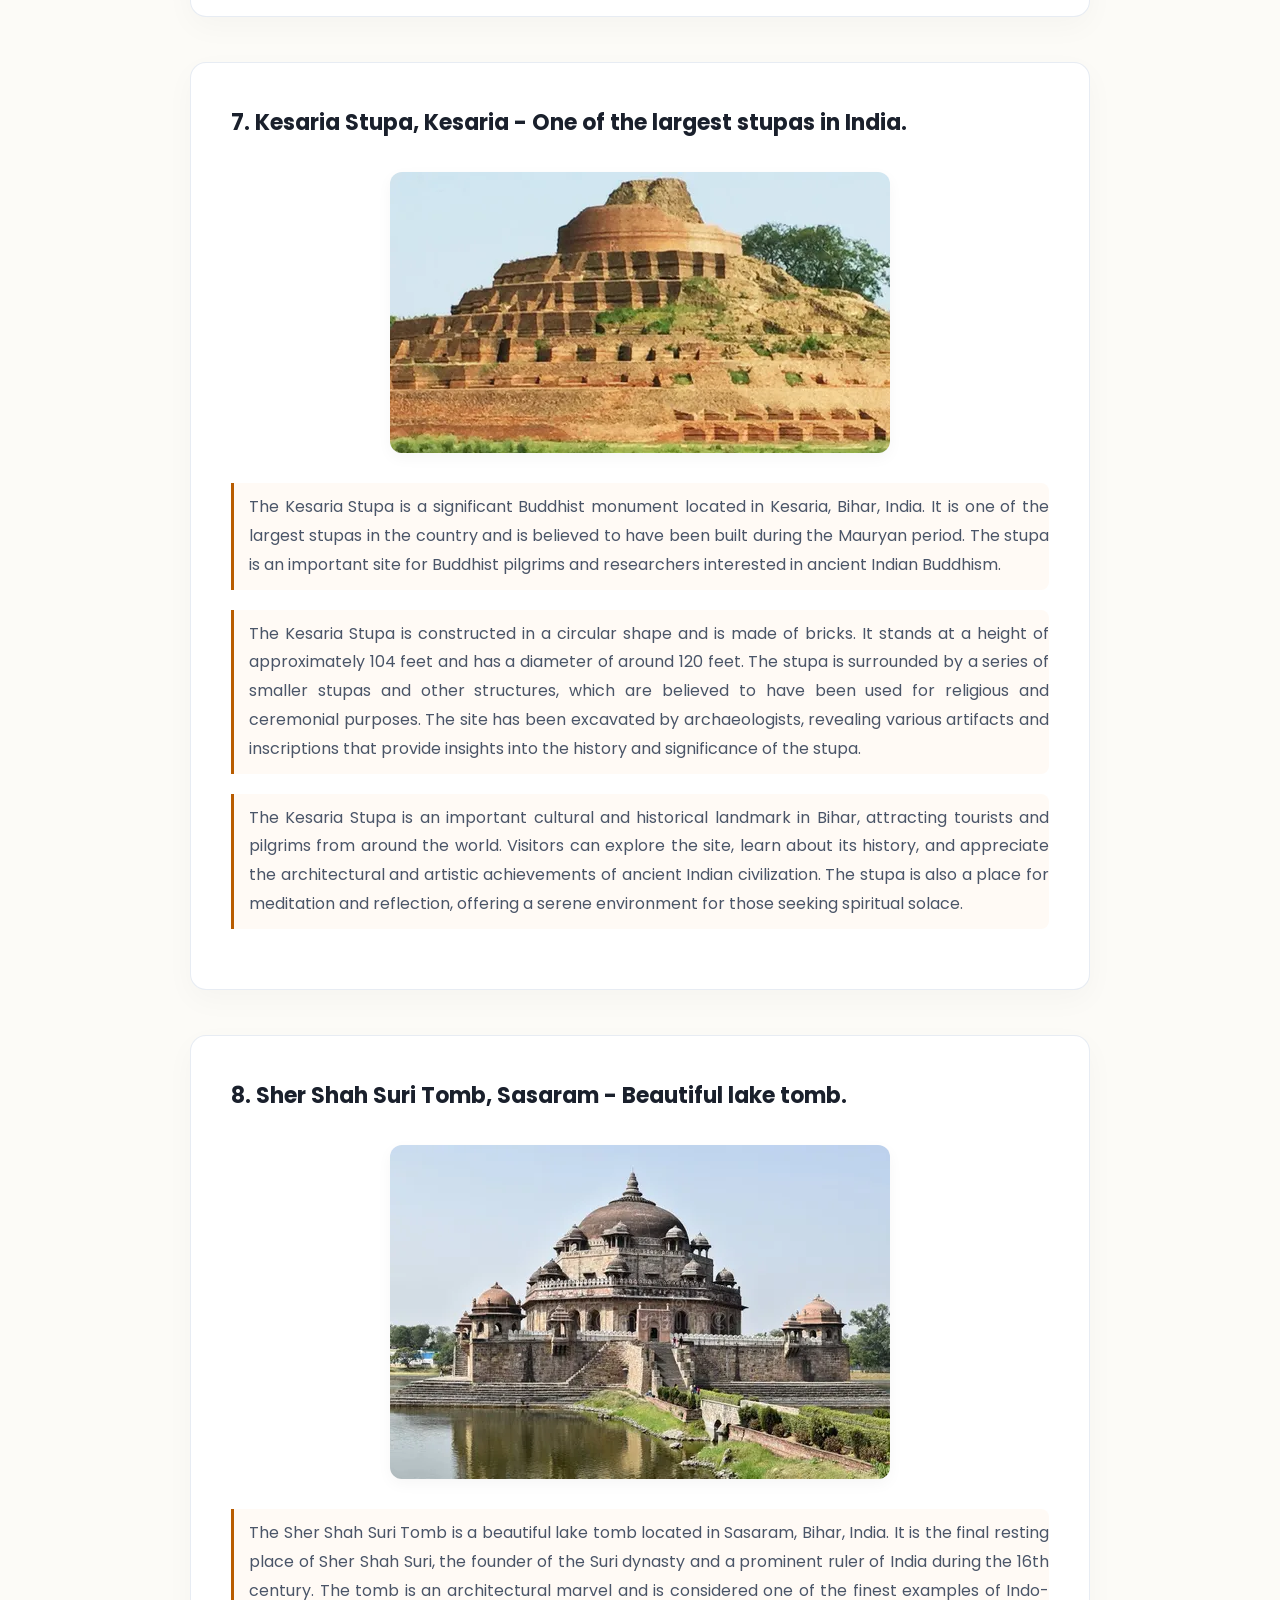
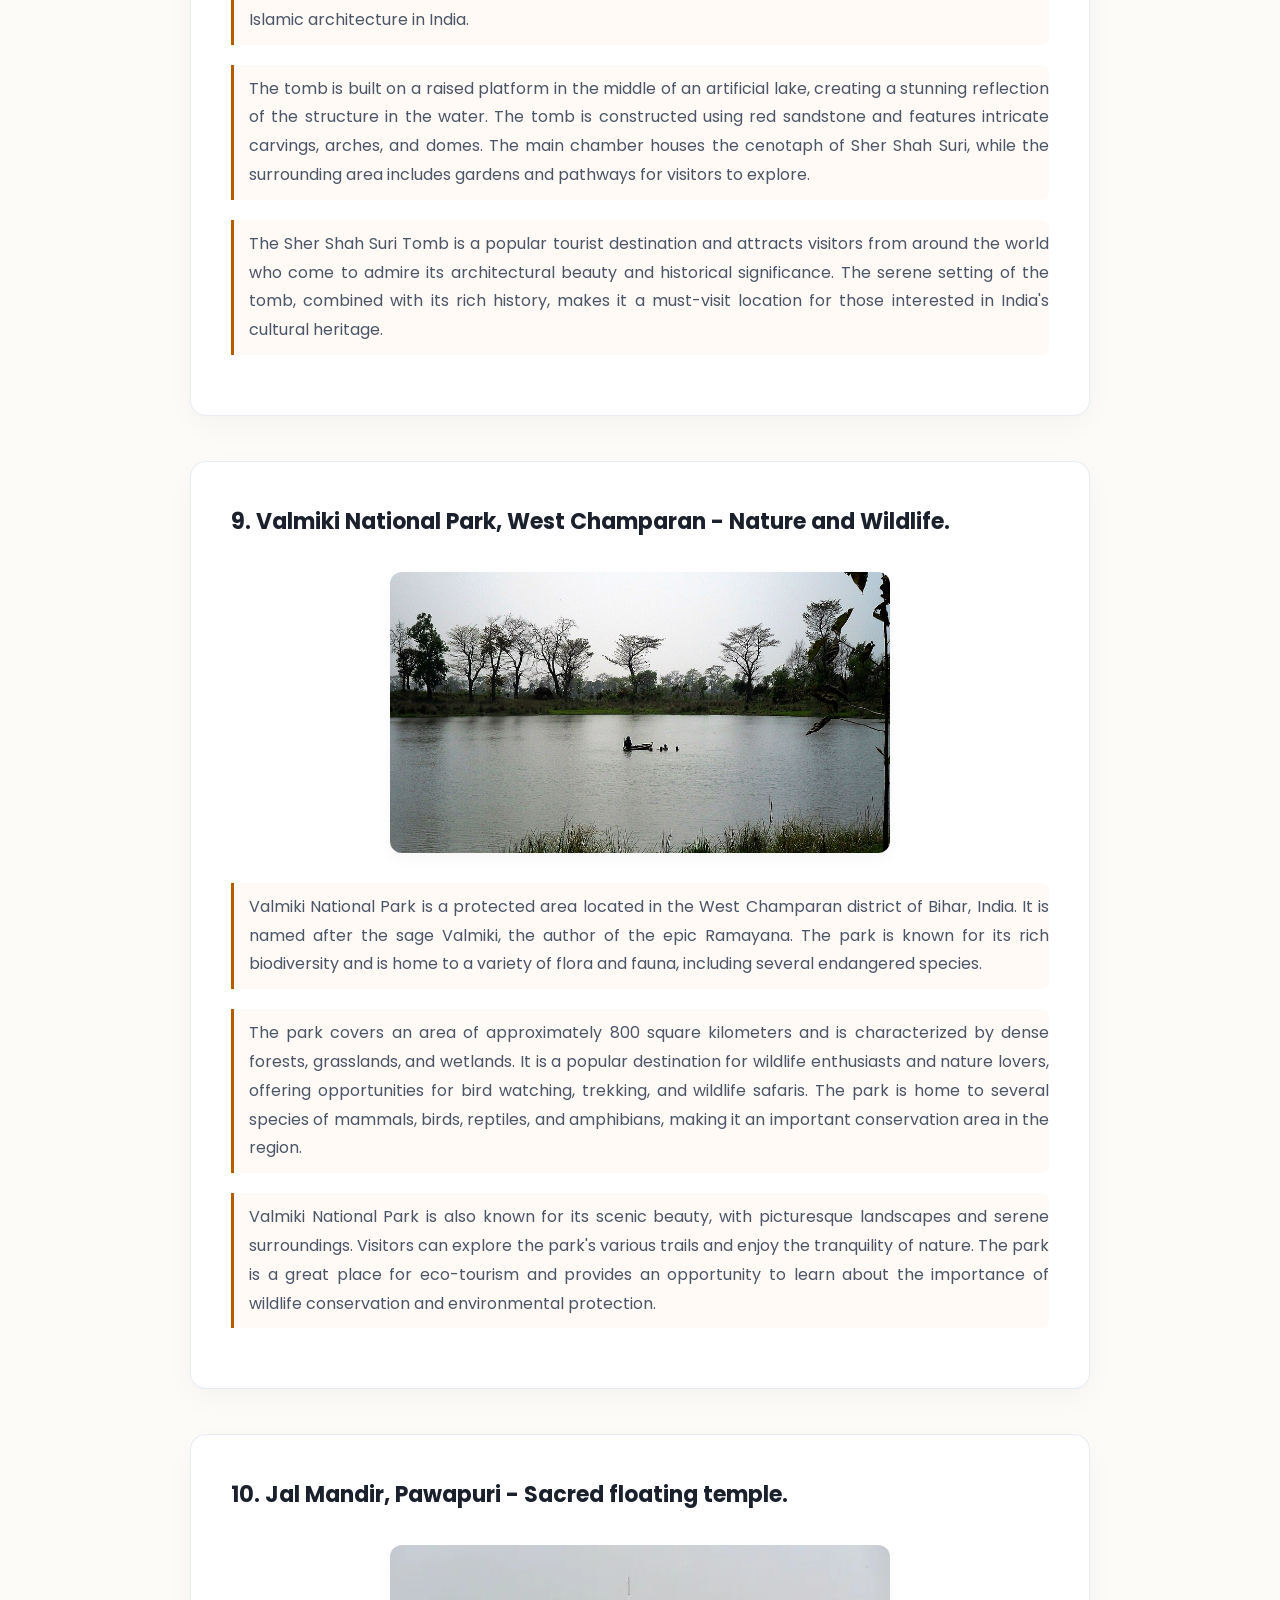
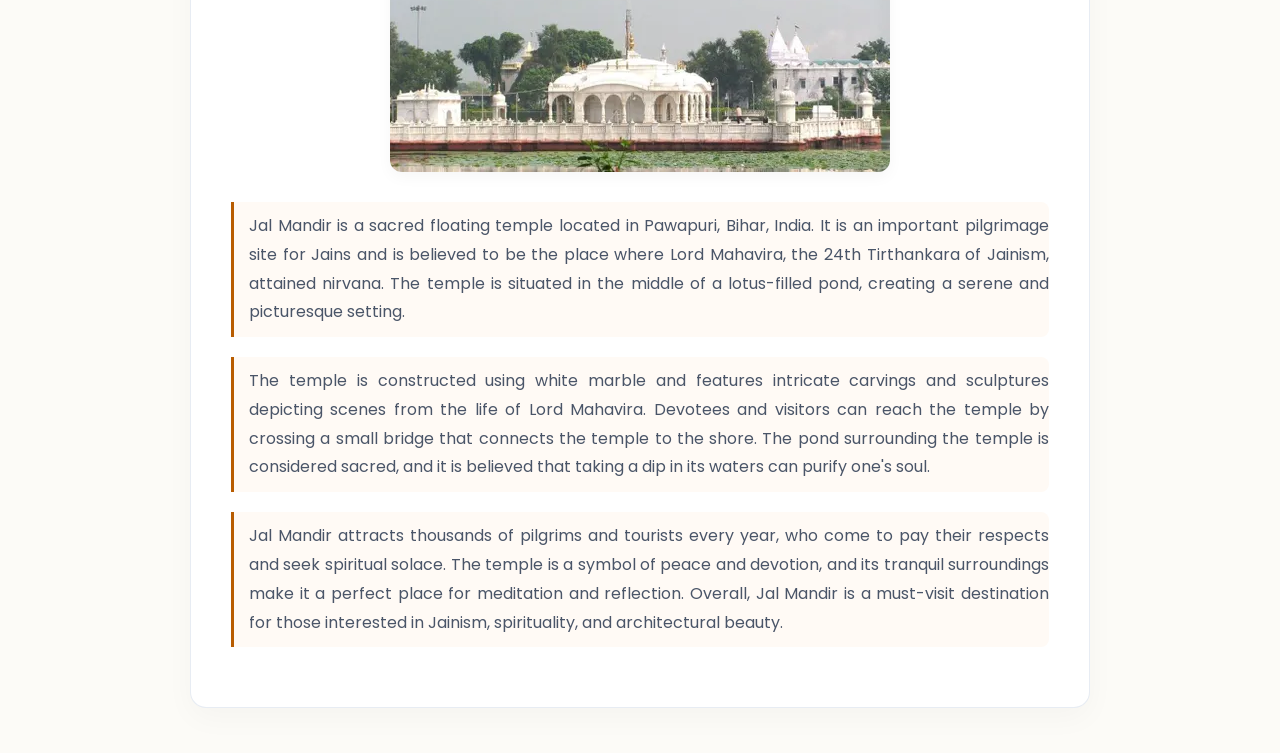
==== commit 4744946a: "Update index.html" ====
--- a/index.html
+++ b/index.html
@@ -259,7 +259,7 @@
         <li>
             <div class="home-card">
                 <span class="card-title">7. Kesaria Stupa, Kesaria - One of the largest stupas in India.</span>
-                <img src="index_images/Kesaria stupa.webp" alt="Kesaria stupa" width="500">
+                <img src="index_images/kesaria stupa.webp" alt="kesaria stupa" width="500">
                 <p>The Kesaria Stupa is a significant Buddhist monument located in Kesaria, Bihar, India. It is one of the largest stupas in the country and is believed to have been built during the Mauryan period. The stupa is an important site for Buddhist pilgrims and researchers interested in ancient Indian Buddhism.</p>
                 <p>The Kesaria Stupa is constructed in a circular shape and is made of bricks. It stands at a height of approximately 104 feet and has a diameter of around 120 feet. The stupa is surrounded by a series of smaller stupas and other structures, which are believed to have been used for religious and ceremonial purposes. The site has been excavated by archaeologists, revealing various artifacts and inscriptions that provide insights into the history and significance of the stupa.</p>
                 <p>The Kesaria Stupa is an important cultural and historical landmark in Bihar, attracting tourists and pilgrims from around the world. Visitors can explore the site, learn about its history, and appreciate the architectural and artistic achievements of ancient Indian civilization. The stupa is also a place for meditation and reflection, offering a serene environment for those seeking spiritual solace.</p>
@@ -279,7 +279,7 @@
         <li>
             <div class="home-card">
                 <span class="card-title">9. Valmiki National Park, West Champaran - Nature and Wildlife.</span>
-                <img src="index_images/Valmiki national park.jpg" alt="Valmiki National Park" width="500">
+                <img src="index_images/Valmiki national park.jpg" alt="Valmiki national park" width="500">
                 <p>Valmiki National Park is a protected area located in the West Champaran district of Bihar, India. It is named after the sage Valmiki, the author of the epic Ramayana. The park is known for its rich biodiversity and is home to a variety of flora and fauna, including several endangered species.</p>
                 <p>The park covers an area of approximately 800 square kilometers and is characterized by dense forests, grasslands, and wetlands. It is a popular destination for wildlife enthusiasts and nature lovers, offering opportunities for bird watching, trekking, and wildlife safaris. The park is home to several species of mammals, birds, reptiles, and amphibians, making it an important conservation area in the region.</p>
                 <p>Valmiki National Park is also known for its scenic beauty, with picturesque landscapes and serene surroundings. Visitors can explore the park's various trails and enjoy the tranquility of nature. The park is a great place for eco-tourism and provides an opportunity to learn about the importance of wildlife conservation and environmental protection.</p>
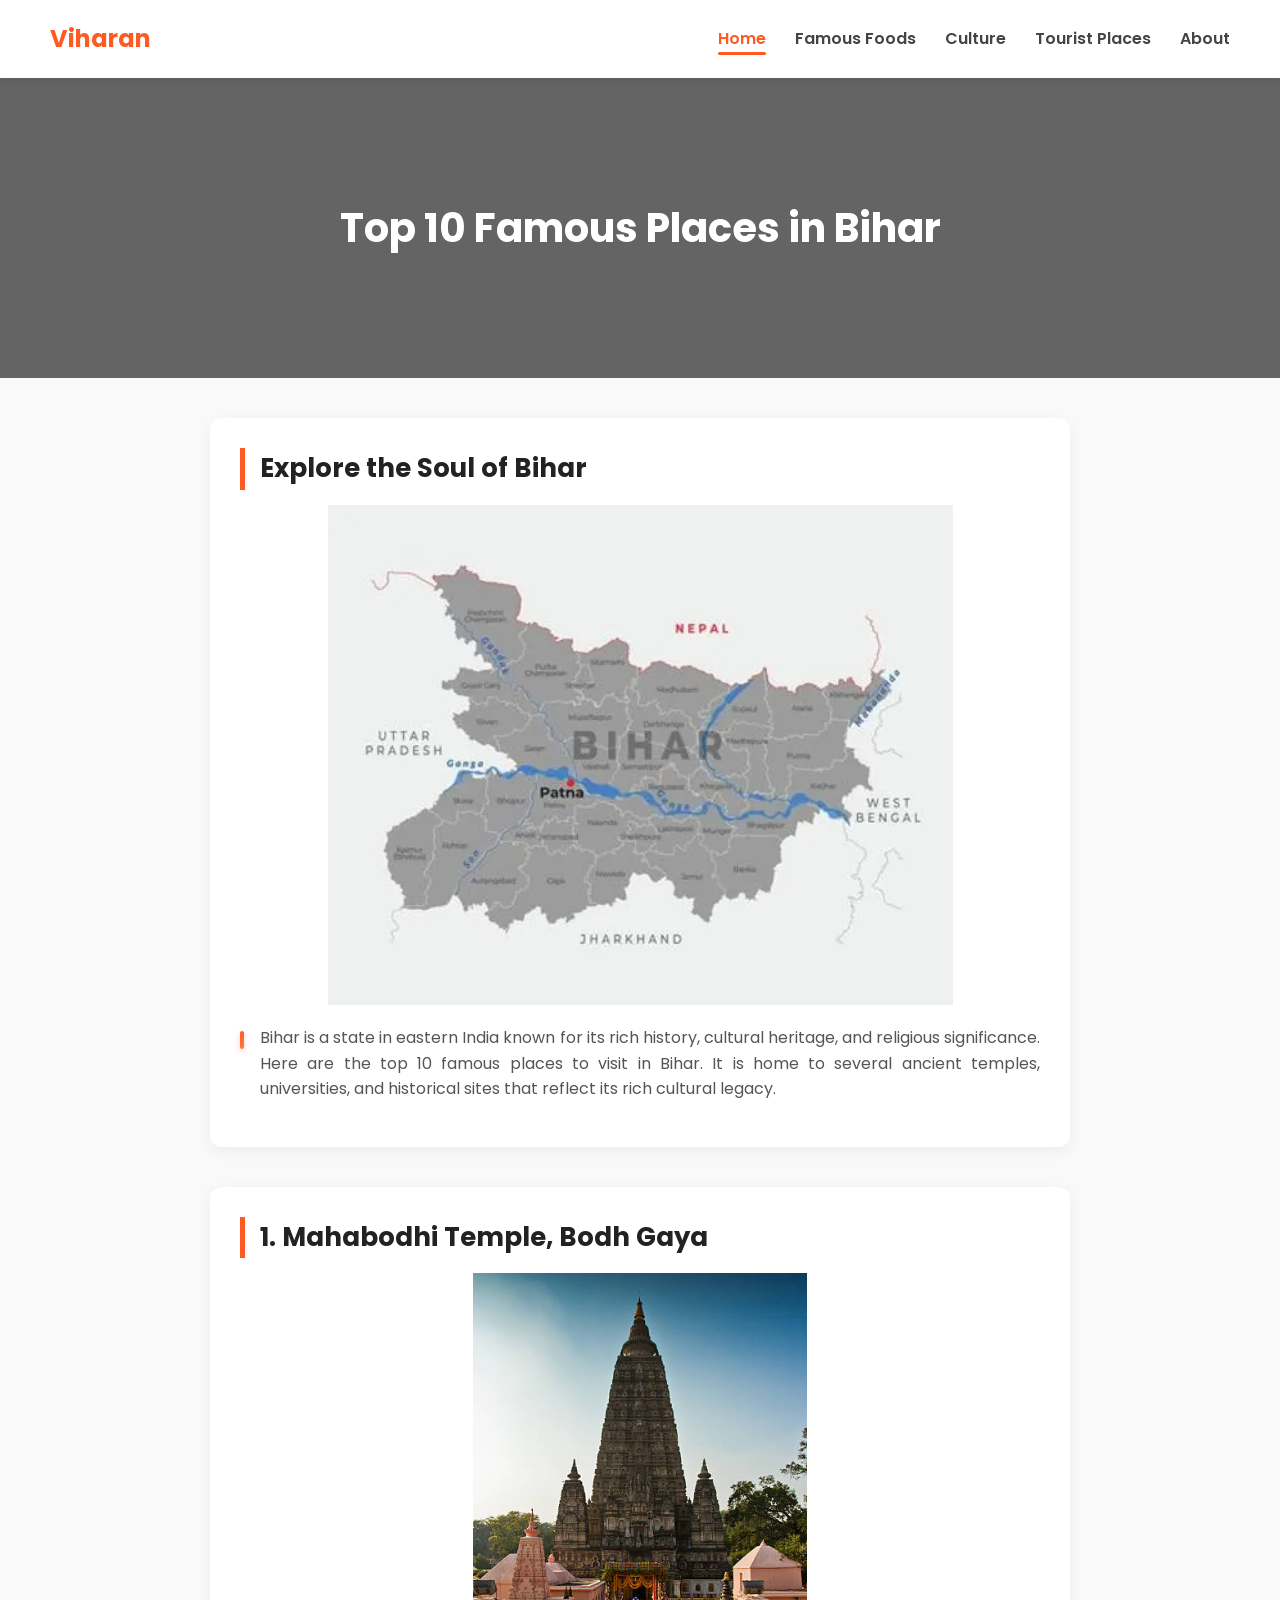
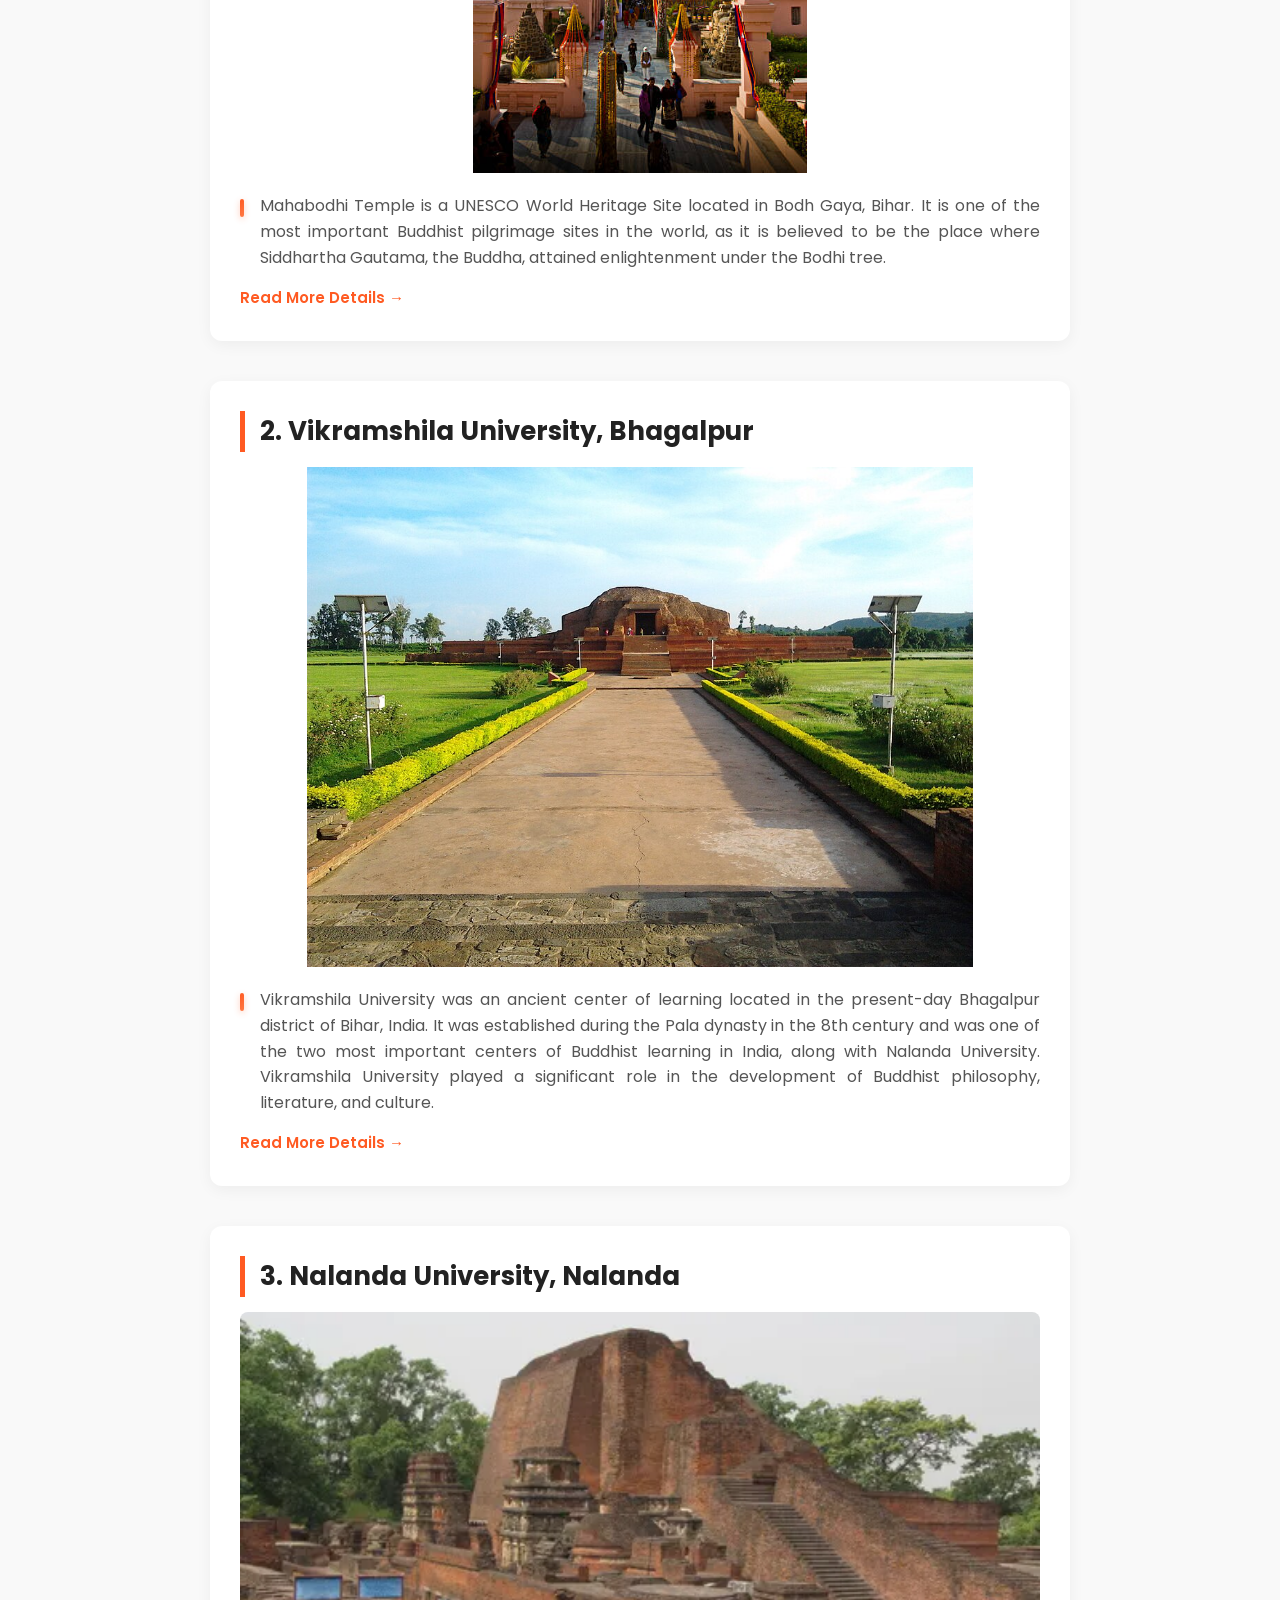
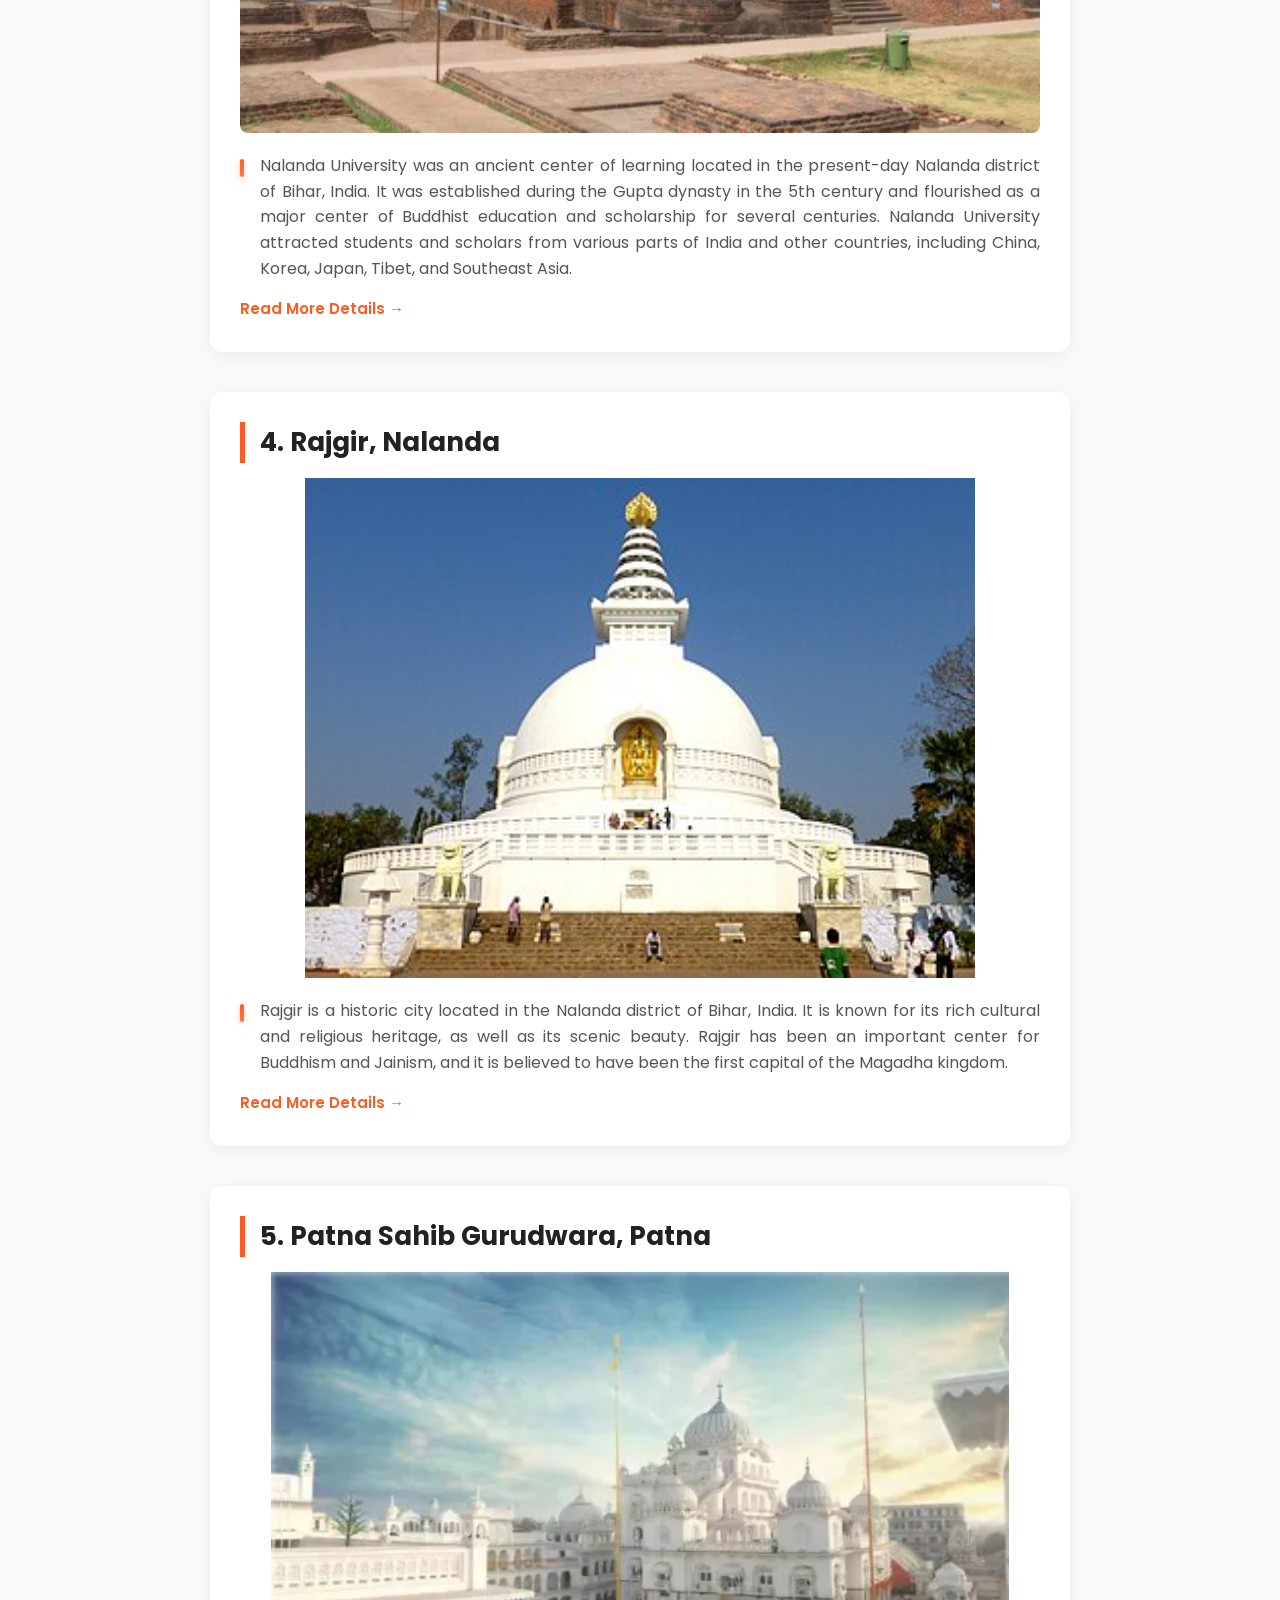
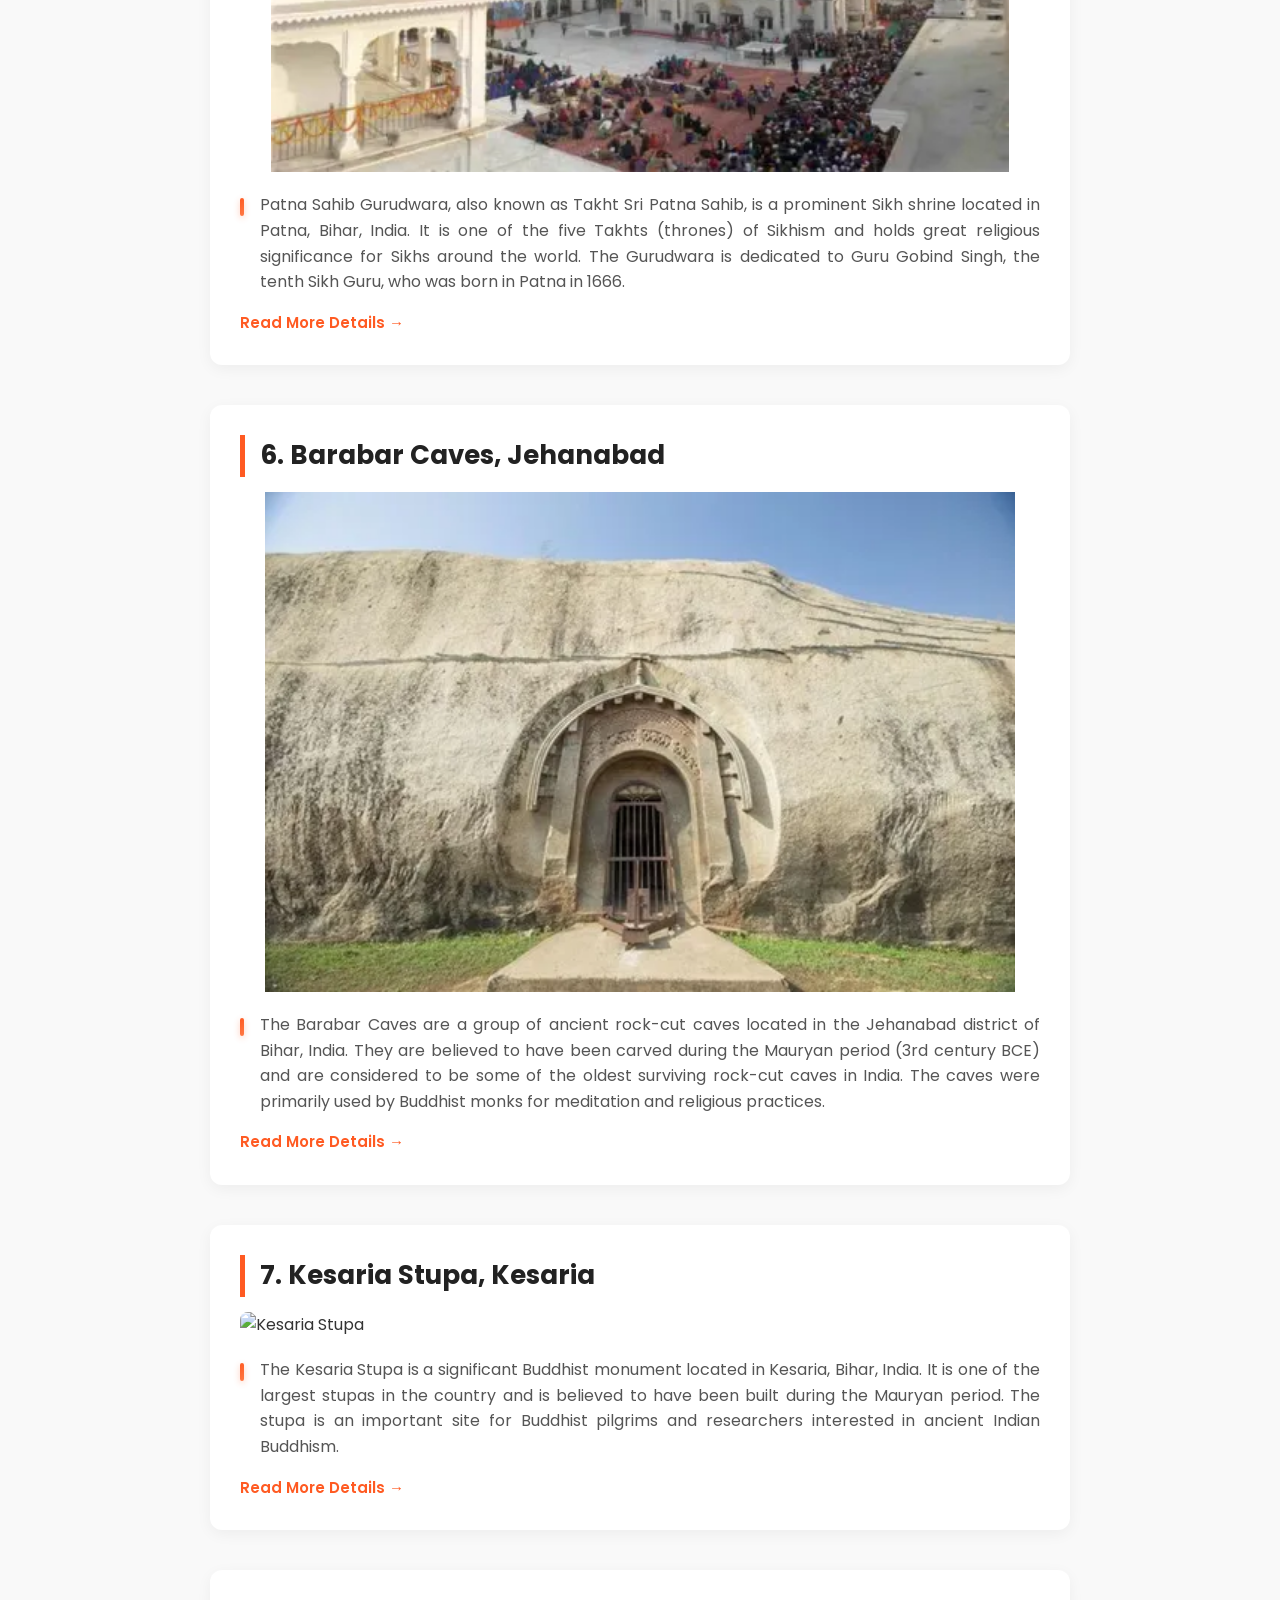
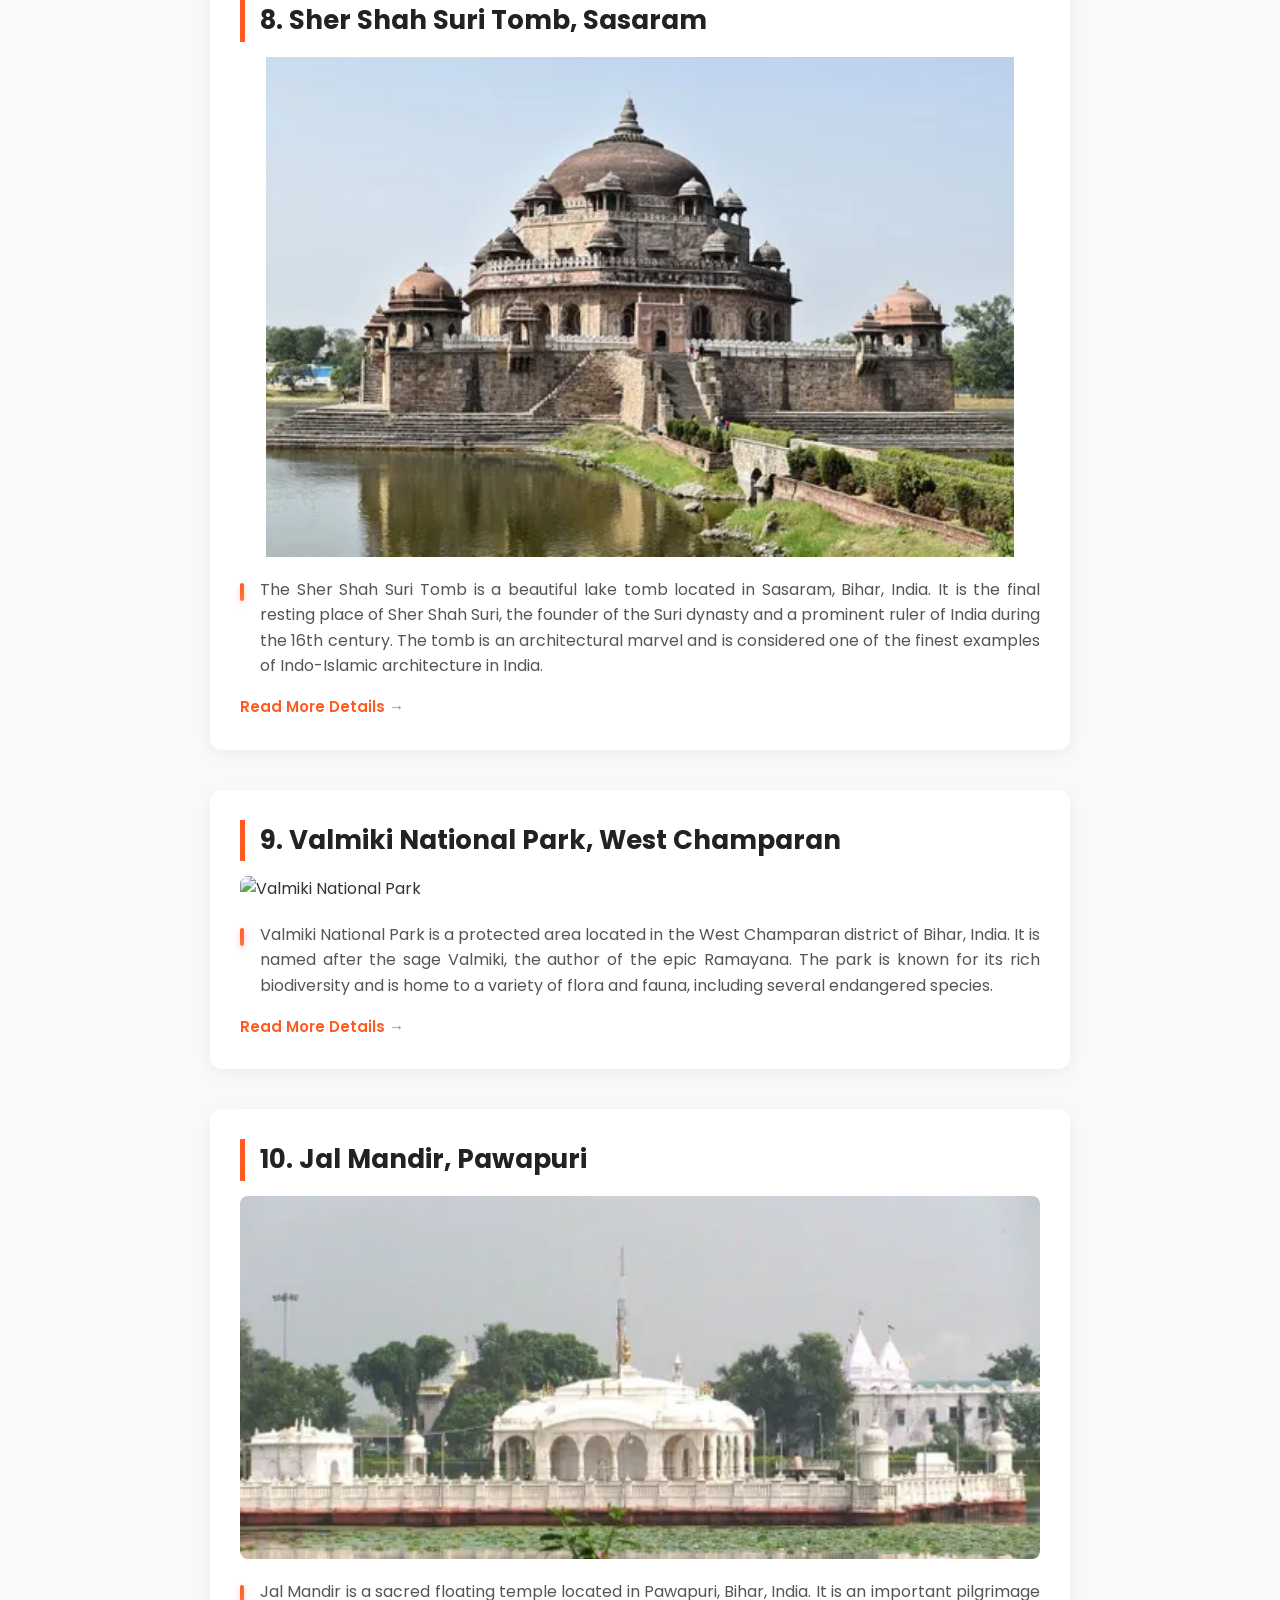
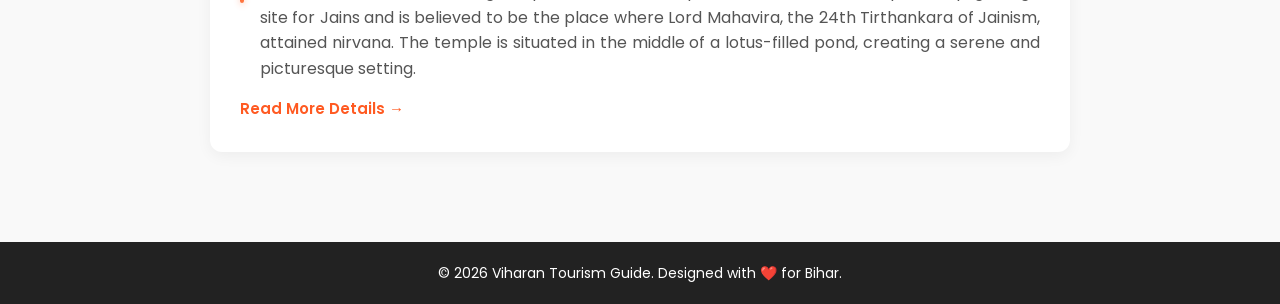
==== commit 3f86d603: "Refactor index.html for improved structure and style" ====
--- a/index.html
+++ b/index.html
@@ -1,301 +1,190 @@
 <!DOCTYPE html>
 <html lang="en">
 <head>
+
+    <meta name="google-site-verification" content="honF_hsXW2pcpyJOydOD3KJowP6wJHYaHgWUFbfEs78" />
     <meta charset="UTF-8">
     <meta name="viewport" content="width=device-width, initial-scale=1.0">
     <title>Home | Viharan - The Bihar Tourism Guide</title>
 
-    <!-- 1. YouTube Style Short SEO Tags (Google Discovery) -->
     <meta name="keywords" content="bihar, bihar tourism, famous places in bihar, bihar food, litti chokha, madhubani painting, nalanda university, rajgir, bodh gaya, viharan, patna sahib, travel bihar, tourist spots, bihari culture">
     <meta name="description" content="Viharan: The Ultimate Bihar Tourism Guide. Explore top 10 famous places, authentic traditional foods, and rich historical culture.">
     <meta name="author" content="Viharan Developer">
 
-    <!-- 2. Premium Temporary Live Favicon (Browser Tab Icon) -->
-    <link rel="icon" type="image/png" href="https://cdn-icons-png.flaticon.com/512/826/826070.png">
+    <!-- Custom Royal Heritage Favicon -->
+    <link rel="apple-touch-icon" sizes="180x180" href="apple-touch-icon.png">
+    <link rel="icon" type="image/png" sizes="32x32" href="favicon-32x32.png">
+    <link rel="icon" type="image/png" sizes="16x16" href="favicon-16x16.png">
+    <link rel="manifest" href="site.webmanifest">
 
-    <!-- 3. Google Fonts (Aapki website ka text premium dikhane ke liye) -->
     <link rel="preconnect" href="https://fonts.googleapis.com">
     <link rel="preconnect" href="https://fonts.gstatic.com" crossorigin>
     <link href="https://fonts.googleapis.com/css2?family=Poppins:wght@400;600;700&display=swap" rel="stylesheet">
 
-    <!-- 4. Social Media Sharing Tags (WhatsApp/FB Card preview ke liye) -->
     <meta property="og:type" content="website">
     <meta property="og:title" content="Viharan - Explore the Soul of Bihar">
     <meta property="og:description" content="Discover top 10 places, authentic foods, and vibrant culture of Bihar.">
     <meta property="og:image" content="index_images/Bihar image.webp">
 
-    <!-- 5. Future Analytics Placeholder (Traffic track karne ke liye code taiyar hai) -->
-    <script async src="https://www.googletagmanager.com/gtag/js?id=G-TRACKINGID"></script>
-    <script>
-      window.dataLayer = window.dataLayer || [];
-      function gtag(){dataLayer.push(arguments);}
-      gtag('js', new Date());
-      gtag('config', 'G-TRACKINGID');
-    </script>
+    <style>
+        * { margin: 0; padding: 0; box-sizing: border-box; font-family: 'Poppins', sans-serif; }
+        body { background-color: #f9f9f9; color: #333; line-height: 1.6; }
+        
+        nav { background-color: white; box-shadow: 0 2px 10px rgba(0,0,0,0.1); padding: 20px 50px; display: flex; justify-content: space-between; align-items: center; }
+        .logo { font-size: 24px; font-weight: 700; color: #ff5a22; }
+        .nav-links a { text-decoration: none; color: #444; font-weight: 600; margin-left: 25px; transition: color 0.3s; position: relative; padding-bottom: 5px; }
+        .nav-links a:hover, .nav-links a.active { color: #ff5a22; }
+        .nav-links a.active::after { content: ''; position: absolute; bottom: 0; left: 0; width: 100%; height: 3px; background-color: #ff5a22; border-radius: 2px; }
 
-    
+        .banner { background: linear-gradient(rgba(0,0,0,0.6), rgba(0,0,0,0.6)), url('Home Bihar banner.jpg'); background-size: cover; background-position: center; height: 300px; display: flex; justify-content: center; align-items: center; color: white; text-align: center; margin-bottom: 40px; }
+        .banner h1 { font-size: 40px; font-weight: 700; }
 
-    <style>
-        body {
-            
-            font-family: 'Poppins', 'Segoe UI', Roboto, Helvetica, Arial, sans-serif;
-            line-height: 1.8;
-            margin: 40px auto; 
-            max-width: 900px;
-            padding: 0 20px;
-            background-color: #fcfbf7;
-            color: #2c3e50;
-            text-align: center;
-        }
+        .content-container { max-width: 900px; margin: 0 auto; padding: 0 20px 50px 20px; }
+        .item-section { background: white; border-radius: 12px; padding: 30px; margin-bottom: 40px; box-shadow: 0 4px 15px rgba(0,0,0,0.05); }
+        .item-title { font-size: 26px; color: #222; margin-bottom: 15px; font-weight: 700; border-left: 5px solid #ff5a22; padding-left: 15px; text-align: left; }
+        
+        .item-img { width: 100%; height: auto; max-height: 500px; object-fit: contain; border-radius: 8px; margin-bottom: 20px; display: block; }
+        
+        /* Premium Gradient Accent Bar Style */
+        .item-desc { font-size: 16px; color: #555; text-align: justify; margin-bottom: 15px; position: relative; padding-left: 20px !important; }
+        .item-desc::before { content: ""; position: absolute; left: 0; top: 6px; width: 4px; height: 18px; background: linear-gradient(135deg, #ff5a22, #ff7a45); border-radius: 20px; box-shadow: 0 2px 6px rgba(255, 90, 34, 0.3); }
 
-        /* --- OPTION 2: PIPELINE NAVIGATION STYLE --- */
-        nav {
-            display: flex;
-            justify-content: center;
-            align-items: center;
-            gap: 0;
-            margin: 10px auto 50px auto;
-            padding: 15px 0;
-            border-bottom: 1px solid #e2e8f0; 
-            max-width: 100%;
-        }
+        /* Premium Link Button Style */
+        .read-more-box { text-align: left; margin-top: 10px; }
+        .read-more-link { display: inline-block; color: #ff5a22; font-weight: 600; text-decoration: none; font-size: 15px; transition: all 0.3s ease; }
+        .read-more-link:hover { color: #e0440e; padding-left: 5px; }
 
-        nav a {
-            font-weight: 600;
-            font-size: 16px;
-            color: #4a5568; 
-            text-decoration: none;
-            padding: 5px 25px;
-            position: relative;
-        }
-
-        nav a:not(:last-child)::after {
-            content: "";
-            position: absolute;
-            right: 0;
-            top: 25%;
-            height: 50%;
-            width: 1px;
-            background-color: #cbd5e1; 
-        }
-
-        nav a::before {
-            content: "";
-            position: absolute;
-            bottom: -15px;
-            left: 50%;
-            width: 0;
-            height: 3px;
-            background-color: #b85c00;
-            transition: all 0.3s ease;
-            transform: translateX(-50%);
-        }
-
-        nav a:hover {
-            color: #b85c00;
-        }
-
-        nav a:hover::before {
-            width: 60%; 
-        }
-
-        h1 {
-            font-weight: 700;
-            letter-spacing: -0.5px;
-            margin-bottom: 40px;
-            clear: both;
-        }
-
-        h2 {
-            color: #b85c00;
-            border-bottom: 1px solid #e2e8f0; 
-            padding-bottom: 8px;
-            margin-top: 10px;
-            font-weight: 600;
-            text-align: left;
-        }
-
-        ul {
-            list-style: none;
-            padding: 0;
-            margin: 0;
-        }
-
-        .main-card, .home-card {
-            background-color: #ffffff; 
-            border: 1px solid rgba(226, 232, 240, 0.8);
-            border-radius: 16px;
-            padding: 40px;
-            margin-bottom: 45px;       
-            box-shadow: 0 10px 30px rgba(0, 0, 0, 0.03);
-            transition: transform 0.3s ease, box-shadow 0.3s ease;
-        }
-
-        .main-card:hover, .home-card:hover {
-            transform: translateY(-4px);
-            box-shadow: 0 15px 35px rgba(0, 0, 0, 0.06);
-        }
-
-        .card-title {
-            font-size: 22px;
-            color: #1a202c;
-            font-weight: bold;
-            margin-bottom: 25px;
-            display: block;
-            text-align: left;
-        }
-
-        img {
-            display: block;
-            margin: 30px auto;
-            border-radius: 12px;
-            box-shadow: 0 5px 15px rgba(0, 0, 0, 0.04);
-            max-width: 100%;
-            height: auto !important;
-        }
-
-        .hero-img {
-            max-width: 70%;
-        }
-
-        p {
-            font-size: 16px;
-            color: #4a5568;
-            margin-bottom: 20px;
-            text-align: justify;
-            border-left: 3px solid #b85c00;
-            padding-left: 15px;
-            background-color: #fffaf5;
-            padding-top: 10px;
-            padding-bottom: 10px;
-            border-radius: 0 8px 8px 0;
-        }
+        footer { background-color: #222; color: white; text-align: center; padding: 20px; font-size: 14px; }
     </style>
 </head>
 <body>
 
     <nav>
-        <a href="index.html">Home</a>
-        <a href="food.html">Famous Foods</a>
-        <a href="culture.html">Culture</a>
-        <a href="about.html">About</a>
+        <div class="logo">Viharan</div>
+        <div class="nav-links">
+            <a href="index.html" class="active">Home</a>
+            <a href="food.html">Famous Foods</a>
+            <a href="culture.html">Culture</a>
+            <a href="places.html">Tourist Places</a>
+            <a href="about.html">About</a>
+        </div>
     </nav>
 
-    <h1 style="text-align: center; font-family: sans-serif;">
-        <span style="color: #FF9933;">Top 10</span> 
-        <span style="color: #555555;">Famous Places</span> 
-        <span style="color: rgba(0, 98, 255, 0.758);">in Bihar</span>
-    </h1>
-    
-    <div class="main-card">
-        <img src="index_images/Bihar image.webp" class="hero-img" alt="Map of Bihar state in eastern India showing boundaries with neighboring Uttar Pradesh, Jharkhand, West Bengal, and Nepal, with blue river systems and Patna marked on the map.">
-        <p>Bihar is a state in eastern India known for its rich history, cultural heritage, and religious significance. Here are the top 10 famous places to visit in Bihar:</p>
-        <p>It is home to several ancient temples, universities, and historical sites that reflect its rich cultural legacy.</p>
-        <p>Some of the most famous places in Bihar include the Mahabodhi Temple in Bodh Gaya, which is a UNESCO World Heritage Site and an important pilgrimage site for Buddhists. The ruins of Nalanda University, one of the oldest universities in the world, are also located in Bihar. Other notable places include Rajgir, Patna Sahib Gurudwara, Barabar Caves, Kesaria Stupa, Vaishali, Chhath Puja Ghats in Patna, Sasaram Tomb of Sher Shah Suri, and Mahavir Temple.</p>
-        <p>These places offer a glimpse into Bihar's rich history, religious diversity, and architectural marvels. Whether you are interested in spirituality, history, or simply want to explore the beauty of Bihar, these famous places are a must-visit.</p>
+    <div class="banner">
+        <h1>Top 10 Famous Places in Bihar</h1>
     </div>
 
-    <ul>
-        <li>
-            <div class="home-card">
-                <span class="card-title">1. Mahabodhi Temple, Bodh Gaya - UNESCO World Heritage Site.</span>
-                <img src="index_images/Mahabodhi Temple.jpg" alt="Mahabodhi Temple" width="500">
-                <p>Mahabodhi Temple is a UNESCO World Heritage Site located in Bodh Gaya, Bihar. It is one of the most important Buddhist pilgrimage sites in the world, as it is believed to be the place where Siddhartha Gautama, the Buddha, attained enlightenment under the Bodhi tree.</p>
-                <p>The temple complex consists of a main stupa, several smaller stupas, and various shrines and monasteries. The architecture of the temple is a blend of Indian and Buddhist styles, with intricate carvings and sculptures depicting scenes from the life of the Buddha. The Mahabodhi Temple attracts thousands of pilgrims and tourists every year, who come to pay their respects and seek spiritual solace.</p>
-                <p>Visitors can also explore the nearby Bodhi tree, which is a direct descendant of the original tree under which the Buddha meditated. The temple complex is surrounded by beautiful gardens and offers a serene atmosphere for meditation and reflection. Overall, the Mahabodhi Temple is a must-visit destination for anyone interested in Buddhism, history, and spirituality.</p>
+    <div class="content-container">
+        
+        <!-- Main Intro Card -->
+        <div class="item-section">
+            <h2 class="item-title">Explore the Soul of Bihar</h2>
+            <img src="index_images/Bihar image.webp" alt="Map of Bihar state" class="item-img">
+            <p class="item-desc">Bihar is a state in eastern India known for its rich history, cultural heritage, and religious significance. Here are the top 10 famous places to visit in Bihar. It is home to several ancient temples, universities, and historical sites that reflect its rich cultural legacy.</p>
+        </div>
+
+        <!-- 1. Mahabodhi Temple -->
+        <div class="item-section">
+            <h2 class="item-title">1. Mahabodhi Temple, Bodh Gaya</h2>
+            <img src="index_images/Mahabodhi Temple.jpg" alt="Mahabodhi Temple" class="item-img">
+            <p class="item-desc">Mahabodhi Temple is a UNESCO World Heritage Site located in Bodh Gaya, Bihar. It is one of the most important Buddhist pilgrimage sites in the world, as it is believed to be the place where Siddhartha Gautama, the Buddha, attained enlightenment under the Bodhi tree.</p>
+            <div class="read-more-box">
+                <a href="places.html#mahabodhi" class="read-more-link">Read More Details &rarr;</a>
             </div>
-        </li>
+        </div>
 
-        <li>
-            <div class="home-card">
-                <span class="card-title">2. Vikramshila University, Bhagalpur - Ancient center of Buddhist learning.</span>
-                <img src="index_images/Vikramshila University.jpg" alt="Vikramshila University Ruins" width="500">
-                <p>Vikramshila University was an ancient center of learning located in the present-day Bhagalpur district of Bihar, India. It was established during the Pala dynasty in the 8th century and was one of the two most important centers of Buddhist learning in India, along with Nalanda University. Vikramshila University played a significant role in the development of Buddhist philosophy, literature, and culture.</p>
-                <p>The university was known for its rigorous academic curriculum, which included subjects such as Buddhist philosophy, logic, grammar, medicine, and mathematics. It attracted scholars and students from various parts of India and other countries, including Tibet, China, and Southeast Asia. The university had a well-organized administrative structure and was supported by the royal patronage of the Pala rulers.</p>
-                <p>Vikramshila University was eventually destroyed during the invasions of the 12th century, and its ruins can still be seen today. Archaeological excavations have revealed the remains of the university's buildings, including classrooms, monasteries, and stupas. The site is now a protected monument and serves as a reminder of Bihar's rich educational and cultural heritage.</p>
+        <!-- 2. Vikramshila University -->
+        <div class="item-section">
+            <h2 class="item-title">2. Vikramshila University, Bhagalpur</h2>
+            <img src="index_images/Vikramshila University.jpg" alt="Vikramshila University Ruins" class="item-img">
+            <p class="item-desc">Vikramshila University was an ancient center of learning located in the present-day Bhagalpur district of Bihar, India. It was established during the Pala dynasty in the 8th century and was one of the two most important centers of Buddhist learning in India, along with Nalanda University. Vikramshila University played a significant role in the development of Buddhist philosophy, literature, and culture.</p>
+            <div class="read-more-box">
+                <a href="places.html#vikramshila" class="read-more-link">Read More Details &rarr;</a>
             </div>
-        </li>
+        </div>
 
-        <li>
-            <div class="home-card">
-                <span class="card-title">3. Nalanda University, Nalanda - Ancient center of Buddhist learning.</span>
-                <img src="index_images/Nalanda University.webp" alt="Ancient brick ruins of Nalanda University showing tall structures, stairways, and excavated foundations set against a sparse green landscape in Bihar, reflecting the architectural grandeur and historical significance of this once-thriving center of Buddhist learning." width="500">   
-                <p>Nalanda University was an ancient center of learning located in the present-day Nalanda district of Bihar, India. It was established during the Gupta dynasty in the 5th century and flourished as a major center of Buddhist education and scholarship for several centuries. Nalanda University attracted students and scholars from various parts of India and other countries, including China, Korea, Japan, Tibet, and Southeast Asia.</p>
-                <p>The university had a well-organized academic structure, with a curriculum that included subjects such as Buddhist philosophy, logic, grammar, medicine, mathematics, and astronomy. It had a large library known as the "Dharmaganja," which housed thousands of manuscripts and texts. The university also had residential facilities for students and teachers, as well as monasteries and temples within its campus.</p>
-                <p>Nalanda University was eventually destroyed during the invasions of the 12th century, and its ruins can still be seen today. Archaeological excavations have revealed the remains of the university's buildings, including classrooms, monasteries, and stupas. The site is now a UNESCO World Heritage Site and serves as a reminder of Bihar's rich educational and cultural heritage.</p>
+        <!-- 3. Nalanda University -->
+        <div class="item-section">
+            <h2 class="item-title">3. Nalanda University, Nalanda</h2>
+            <img src="index_images/Nalanda University.webp" alt="Ancient brick ruins of Nalanda University" class="item-img">
+            <p class="item-desc">Nalanda University was an ancient center of learning located in the present-day Nalanda district of Bihar, India. It was established during the Gupta dynasty in the 5th century and flourished as a major center of Buddhist education and scholarship for several centuries. Nalanda University attracted students and scholars from various parts of India and other countries, including China, Korea, Japan, Tibet, and Southeast Asia.</p>
+            <div class="read-more-box">
+                <a href="places.html#nalanda" class="read-more-link">Read More Details &rarr;</a>
             </div>
-        </li>
+        </div>
 
-        <li>
-            <div class="home-card">
-                <span class="card-title">4. Rajgir, Nalanda - Historic city with rich cultural heritage.</span>
-                <img src="index_images/Rajgir nalanda.jpg" alt="Rajgir" width="500">   
-                <p>Rajgir is a historic city located in the Nalanda district of Bihar, India. It is known for its rich cultural and religious heritage, as well as its scenic beauty. Rajgir has been an important center for Buddhism and Jainism, and it is believed to have been the first capital of the Magadha kingdom.</p>
-                <p>The city is surrounded by hills and is home to several ancient monuments, including the ruins of the Rajgir Fort, which dates back to the 6th century BCE. Rajgir is also famous for its hot springs, which are believed to have medicinal properties. The city is a popular destination for pilgrims and tourists alike, who come to explore its historical sites and enjoy its natural beauty.</p>
-                <p>Rajgir is also known for its association with Lord Buddha, who is said to have spent several years in the city, delivering sermons and meditating. The Vulture's Peak, a hill in Rajgir, is believed to be the place where Buddha gave many important teachings. Overall, Rajgir is a must-visit destination for those interested in history, religion, and nature.</p>
+        <!-- 4. Rajgir -->
+        <div class="item-section">
+            <h2 class="item-title">4. Rajgir, Nalanda</h2>
+            <img src="index_images/Rajgir nalanda.jpg" alt="Rajgir" class="item-img">
+            <p class="item-desc">Rajgir is a historic city located in the Nalanda district of Bihar, India. It is known for its rich cultural and religious heritage, as well as its scenic beauty. Rajgir has been an important center for Buddhism and Jainism, and it is believed to have been the first capital of the Magadha kingdom.</p>
+            <div class="read-more-box">
+                <a href="places.html#rajgir" class="read-more-link">Read More Details &rarr;</a>
             </div>
-        </li>
+        </div>
 
-        <li>
-            <div class="home-card">
-                <span class="card-title">5. Patna Sahib Gurudwara, Patna - Prominent Sikh shrine.</span>
-                <img src="index_images/Patna Sahib Gurudwara.webp" alt="Patna Sahib Gurudwara" width="500">
-                <p>Patna Sahib Gurudwara, also known as Takht Sri Patna Sahib, is a prominent Sikh shrine located in Patna, Bihar, India. It is one of the five Takhts (thrones) of Sikhism and holds great religious significance for Sikhs around the world. The Gurudwara is dedicated to Guru Gobind Singh, the tenth Sikh Guru, who was born in Patna in 1666.</p>
-                <p>The Gurudwara complex consists of several buildings, including the main prayer hall, the Guru's birthplace, and various other facilities for devotees. The architecture of the Gurudwara is a blend of traditional Sikh and Mughal styles, with intricate carvings and beautiful frescoes adorning the walls. The Gurudwara also houses a museum that showcases artifacts related to Guru Gobind Singh and Sikh history.</p>
-                <p>Patna Sahib Gurudwara attracts thousands of pilgrims and tourists every year, who come to pay their respects and seek spiritual solace. The Gurudwara is known for its warm hospitality, and visitors can partake in the community kitchen (Langar) that serves free meals to all. Overall, Patna Sahib Gurudwara is a must-visit destination for those interested in Sikhism, history, and spirituality.</p>
+        <!-- 5. Patna Sahib Gurudwara -->
+        <div class="item-section">
+            <h2 class="item-title">5. Patna Sahib Gurudwara, Patna</h2>
+            <img src="index_images/Patna Sahib Gurudwara.webp" alt="Patna Sahib Gurudwara" class="item-img">
+            <p class="item-desc">Patna Sahib Gurudwara, also known as Takht Sri Patna Sahib, is a prominent Sikh shrine located in Patna, Bihar, India. It is one of the five Takhts (thrones) of Sikhism and holds great religious significance for Sikhs around the world. The Gurudwara is dedicated to Guru Gobind Singh, the tenth Sikh Guru, who was born in Patna in 1666.</p>
+            <div class="read-more-box">
+                <a href="places.html#patnasahib" class="read-more-link">Read More Details &rarr;</a>
             </div>
-        </li>
+        </div>
 
-        <li>
-            <div class="home-card">
-                <span class="card-title">6. Barabar Caves, Jehanabad - Ancient rock-cut caves.</span>
-                <img src="index_images/Barabar cave.webp" alt="Barabar Caves" width="500">
-                <p>The Barabar Caves are a group of ancient rock-cut caves located in the Jehanabad district of Bihar, India. They are believed to have been carved during the Mauryan period (3rd century BCE) and are considered to be some of the oldest surviving rock-cut caves in India. The caves were primarily used by Buddhist monks for meditation and religious practices.</p>
-                <p>The Barabar Caves consist of several chambers, each with a unique architectural style. The most famous caves are the Lomas Rishi Cave and the Sudama Cave, which feature intricately carved entrances and polished interiors. The caves are known for their excellent acoustics, which allowed monks to chant and meditate in a serene environment.</p>
-                <p>The Barabar Caves are an important archaeological and historical site, attracting tourists and researchers interested in ancient Indian architecture and Buddhist history. The caves are surrounded by lush greenery and offer a peaceful setting for visitors to explore and appreciate the rich cultural heritage of Bihar.</p>
+        <!-- 6. Barabar Caves -->
+        <div class="item-section">
+            <h2 class="item-title">6. Barabar Caves, Jehanabad</h2>
+            <img src="index_images/Barabar cave.webp" alt="Barabar Caves" class="item-img">
+            <p class="item-desc">The Barabar Caves are a group of ancient rock-cut caves located in the Jehanabad district of Bihar, India. They are believed to have been carved during the Mauryan period (3rd century BCE) and are considered to be some of the oldest surviving rock-cut caves in India. The caves were primarily used by Buddhist monks for meditation and religious practices.</p>
+            <div class="read-more-box">
+                <a href="places.html#barabar" class="read-more-link">Read More Details &rarr;</a>
             </div>
-        </li>
+        </div>
 
-        <li>
-            <div class="home-card">
-                <span class="card-title">7. Kesaria Stupa, Kesaria - One of the largest stupas in India.</span>
-                <img src="index_images/kesaria stupa.webp" alt="kesaria stupa" width="500">
-                <p>The Kesaria Stupa is a significant Buddhist monument located in Kesaria, Bihar, India. It is one of the largest stupas in the country and is believed to have been built during the Mauryan period. The stupa is an important site for Buddhist pilgrims and researchers interested in ancient Indian Buddhism.</p>
-                <p>The Kesaria Stupa is constructed in a circular shape and is made of bricks. It stands at a height of approximately 104 feet and has a diameter of around 120 feet. The stupa is surrounded by a series of smaller stupas and other structures, which are believed to have been used for religious and ceremonial purposes. The site has been excavated by archaeologists, revealing various artifacts and inscriptions that provide insights into the history and significance of the stupa.</p>
-                <p>The Kesaria Stupa is an important cultural and historical landmark in Bihar, attracting tourists and pilgrims from around the world. Visitors can explore the site, learn about its history, and appreciate the architectural and artistic achievements of ancient Indian civilization. The stupa is also a place for meditation and reflection, offering a serene environment for those seeking spiritual solace.</p>
+        <!-- 7. Kesaria Stupa -->
+        <div class="item-section">
+            <h2 class="item-title">7. Kesaria Stupa, Kesaria</h2>
+            <img src="index_images/Kesaria Stupa.webp" alt="Kesaria Stupa" class="item-img">
+            <p class="item-desc">The Kesaria Stupa is a significant Buddhist monument located in Kesaria, Bihar, India. It is one of the largest stupas in the country and is believed to have been built during the Mauryan period. The stupa is an important site for Buddhist pilgrims and researchers interested in ancient Indian Buddhism.</p>
+            <div class="read-more-box">
+                <a href="places.html#kesaria" class="read-more-link">Read More Details &rarr;</a>
             </div>
-        </li>
+        </div>
 
-        <li>
-            <div class="home-card">
-                <span class="card-title">8. Sher Shah Suri Tomb, Sasaram - Beautiful lake tomb.</span>   
-                <img src="index_images/sher shah shuri tomb.webp" alt="Sher Shah Suri Tomb" width="500"> 
-                <p>The Sher Shah Suri Tomb is a beautiful lake tomb located in Sasaram, Bihar, India. It is the final resting place of Sher Shah Suri, the founder of the Suri dynasty and a prominent ruler of India during the 16th century. The tomb is an architectural marvel and is considered one of the finest examples of Indo-Islamic architecture in India.</p>
-                <p>The tomb is built on a raised platform in the middle of an artificial lake, creating a stunning reflection of the structure in the water. The tomb is constructed using red sandstone and features intricate carvings, arches, and domes. The main chamber houses the cenotaph of Sher Shah Suri, while the surrounding area includes gardens and pathways for visitors to explore.</p>
-                <p>The Sher Shah Suri Tomb is a popular tourist destination and attracts visitors from around the world who come to admire its architectural beauty and historical significance. The serene setting of the tomb, combined with its rich history, makes it a must-visit location for those interested in India's cultural heritage.</p>
+        <!-- 8. Sher Shah Suri Tomb -->
+        <div class="item-section">
+            <h2 class="item-title">8. Sher Shah Suri Tomb, Sasaram</h2>
+            <img src="index_images/sher shah shuri tomb.webp" alt="Sher Shah Suri Tomb" class="item-img">
+            <p class="item-desc">The Sher Shah Suri Tomb is a beautiful lake tomb located in Sasaram, Bihar, India. It is the final resting place of Sher Shah Suri, the founder of the Suri dynasty and a prominent ruler of India during the 16th century. The tomb is an architectural marvel and is considered one of the finest examples of Indo-Islamic architecture in India.</p>
+            <div class="read-more-box">
+                <a href="places.html#shershah" class="read-more-link">Read More Details &rarr;</a>
             </div>
-        </li>
+        </div>
 
-        <li>
-            <div class="home-card">
-                <span class="card-title">9. Valmiki National Park, West Champaran - Nature and Wildlife.</span>
-                <img src="index_images/Valmiki national park.jpg" alt="Valmiki national park" width="500">
-                <p>Valmiki National Park is a protected area located in the West Champaran district of Bihar, India. It is named after the sage Valmiki, the author of the epic Ramayana. The park is known for its rich biodiversity and is home to a variety of flora and fauna, including several endangered species.</p>
-                <p>The park covers an area of approximately 800 square kilometers and is characterized by dense forests, grasslands, and wetlands. It is a popular destination for wildlife enthusiasts and nature lovers, offering opportunities for bird watching, trekking, and wildlife safaris. The park is home to several species of mammals, birds, reptiles, and amphibians, making it an important conservation area in the region.</p>
-                <p>Valmiki National Park is also known for its scenic beauty, with picturesque landscapes and serene surroundings. Visitors can explore the park's various trails and enjoy the tranquility of nature. The park is a great place for eco-tourism and provides an opportunity to learn about the importance of wildlife conservation and environmental protection.</p>
+        <!-- 9. Valmiki National Park -->
+        <div class="item-section">
+            <h2 class="item-title">9. Valmiki National Park, West Champaran</h2>
+            <img src="index_images/Valmiki National Park.jpg" alt="Valmiki National Park" class="item-img">
+            <p class="item-desc">Valmiki National Park is a protected area located in the West Champaran district of Bihar, India. It is named after the sage Valmiki, the author of the epic Ramayana. The park is known for its rich biodiversity and is home to a variety of flora and fauna, including several endangered species.</p>
+            <div class="read-more-box">
+                <a href="places.html#valmiki" class="read-more-link">Read More Details &rarr;</a>
             </div>
-        </li>
+        </div>
 
-        <li>
-            <div class="home-card">
-               <span class="card-title">10. Jal Mandir, Pawapuri - Sacred floating temple.</span>
-               <img src="index_images/jal mandir.webp" alt="Jal Mandir" width="500">  
-               <p>Jal Mandir is a sacred floating temple located in Pawapuri, Bihar, India. It is an important pilgrimage site for Jains and is believed to be the place where Lord Mahavira, the 24th Tirthankara of Jainism, attained nirvana. The temple is situated in the middle of a lotus-filled pond, creating a serene and picturesque setting.</p>
-               <p>The temple is constructed using white marble and features intricate carvings and sculptures depicting scenes from the life of Lord Mahavira. Devotees and visitors can reach the temple by crossing a small bridge that connects the temple to the shore. The pond surrounding the temple is considered sacred, and it is believed that taking a dip in its waters can purify one's soul.</p>
-               <p>Jal Mandir attracts thousands of pilgrims and tourists every year, who come to pay their respects and seek spiritual solace. The temple is a symbol of peace and devotion, and its tranquil surroundings make it a perfect place for meditation and reflection. Overall, Jal Mandir is a must-visit destination for those interested in Jainism, spirituality, and architectural beauty.</p>
+        <!-- 10. Jal Mandir -->
+        <div class="item-section">
+            <h2 class="item-title">10. Jal Mandir, Pawapuri</h2>
+            <img src="index_images/jal mandir.webp" alt="Jal Mandir" class="item-img">
+            <p class="item-desc">Jal Mandir is a sacred floating temple located in Pawapuri, Bihar, India. It is an important pilgrimage site for Jains and is believed to be the place where Lord Mahavira, the 24th Tirthankara of Jainism, attained nirvana. The temple is situated in the middle of a lotus-filled pond, creating a serene and picturesque setting.</p>
+            <div class="read-more-box">
+                <a href="places.html#jalmandir" class="read-more-link">Read More Details &rarr;</a>
             </div>
-        </li>
-    </ul>
-    
+        </div>
+
+    </div>
+
+    <footer><p>&copy; 2026 Viharan Tourism Guide. Designed with ❤️ for Bihar.</p></footer>
 </body>
 </html>
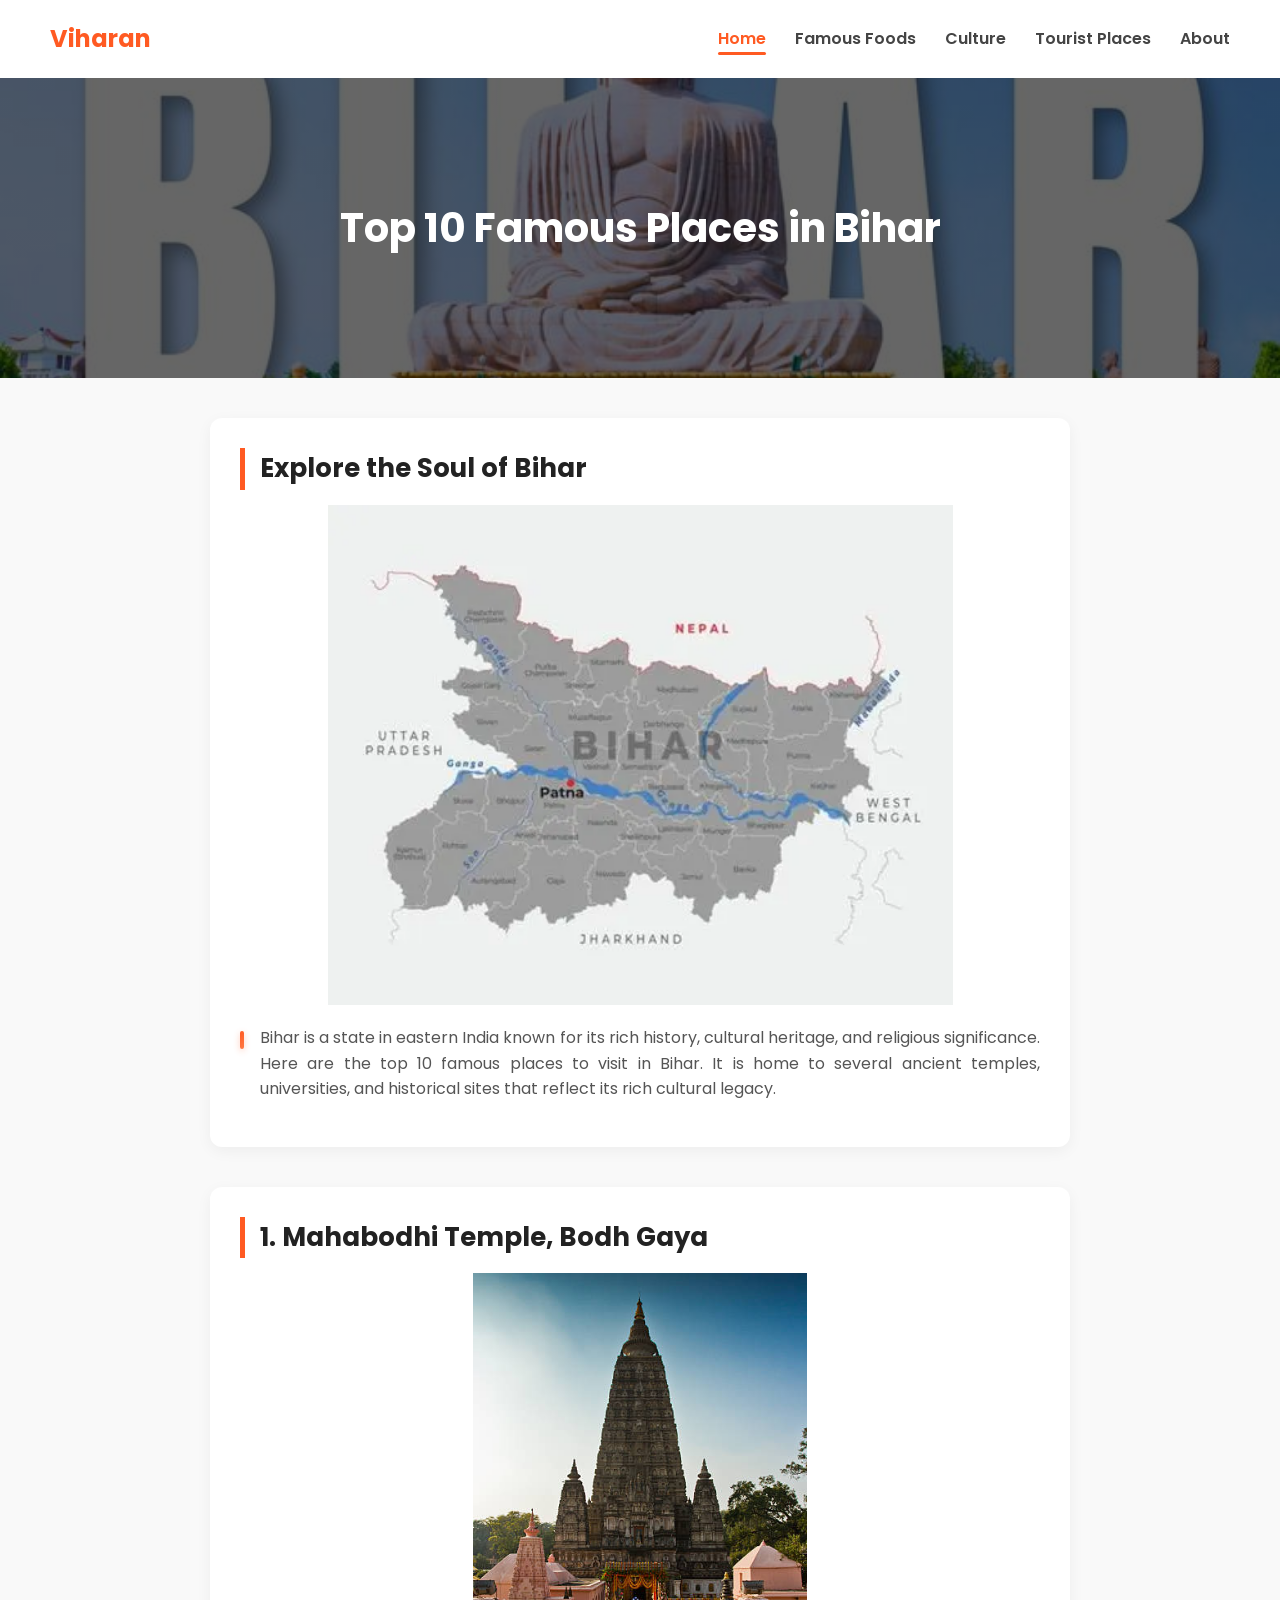
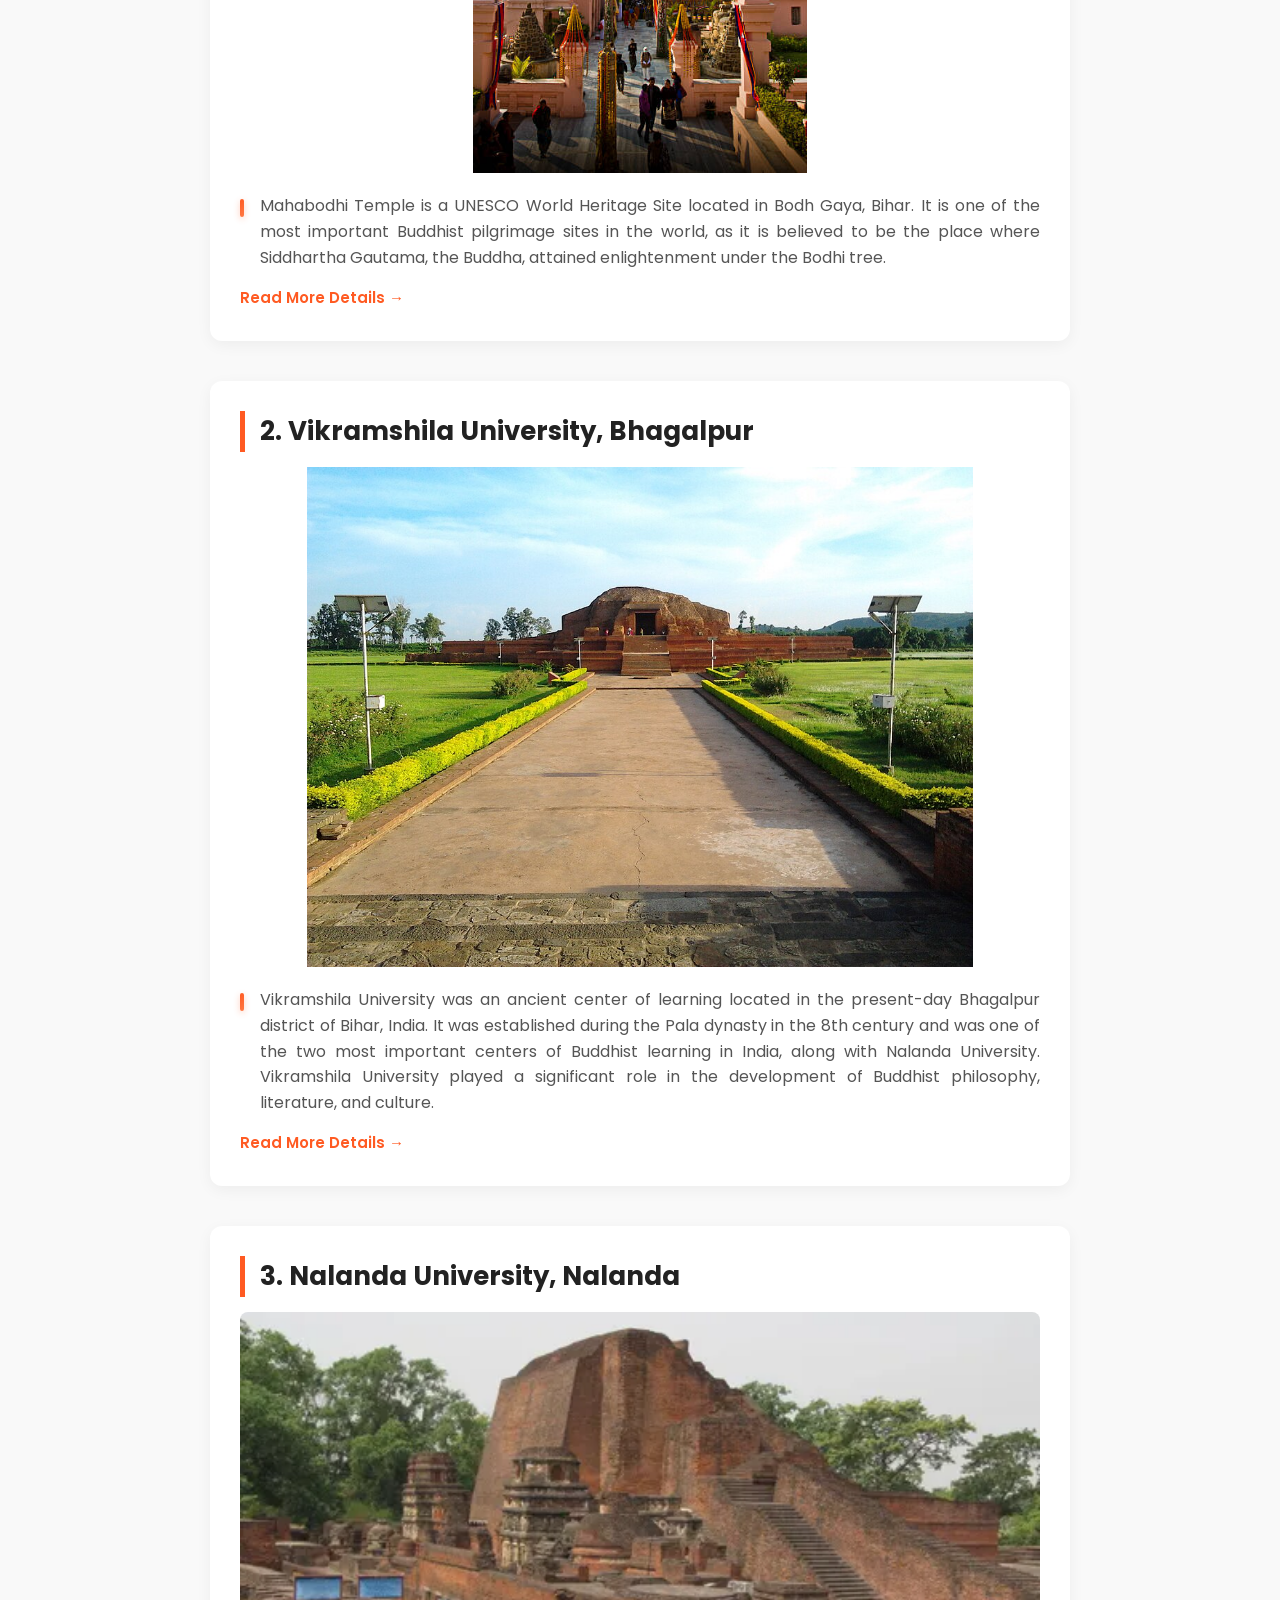
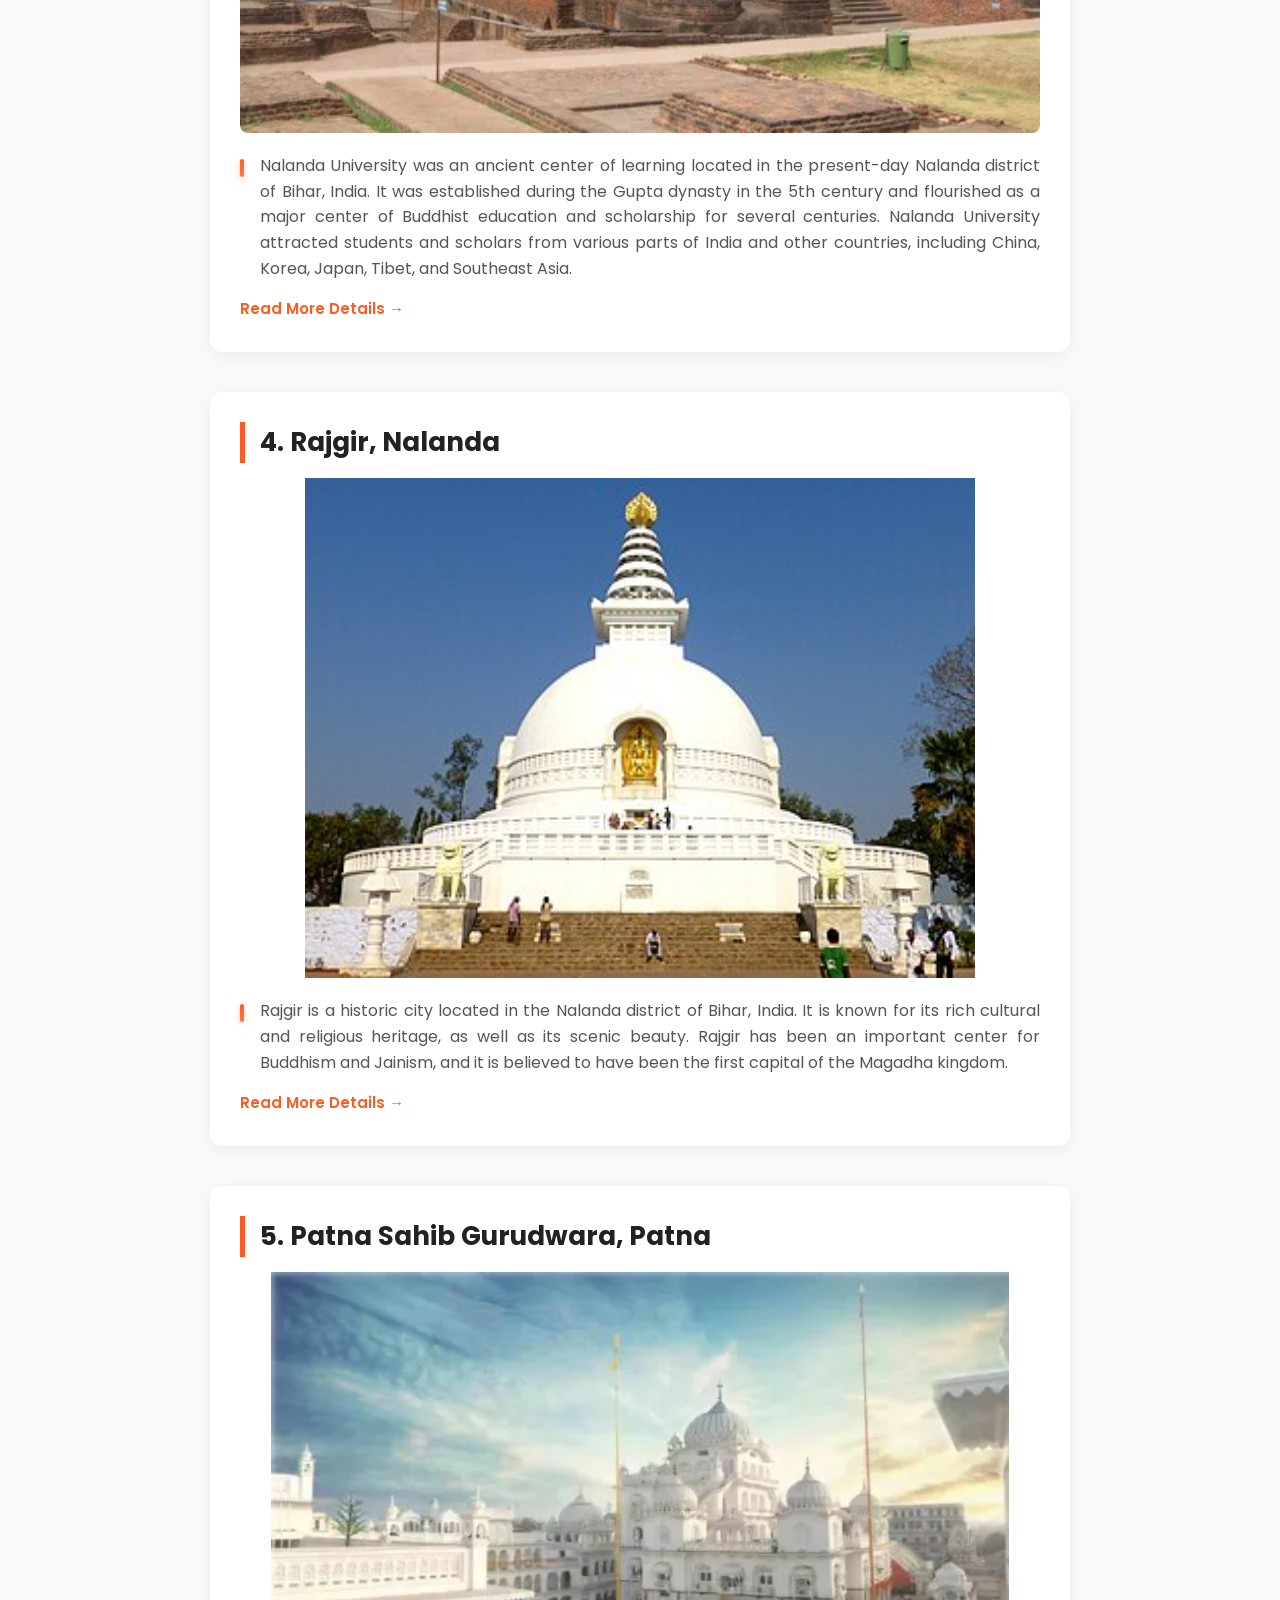
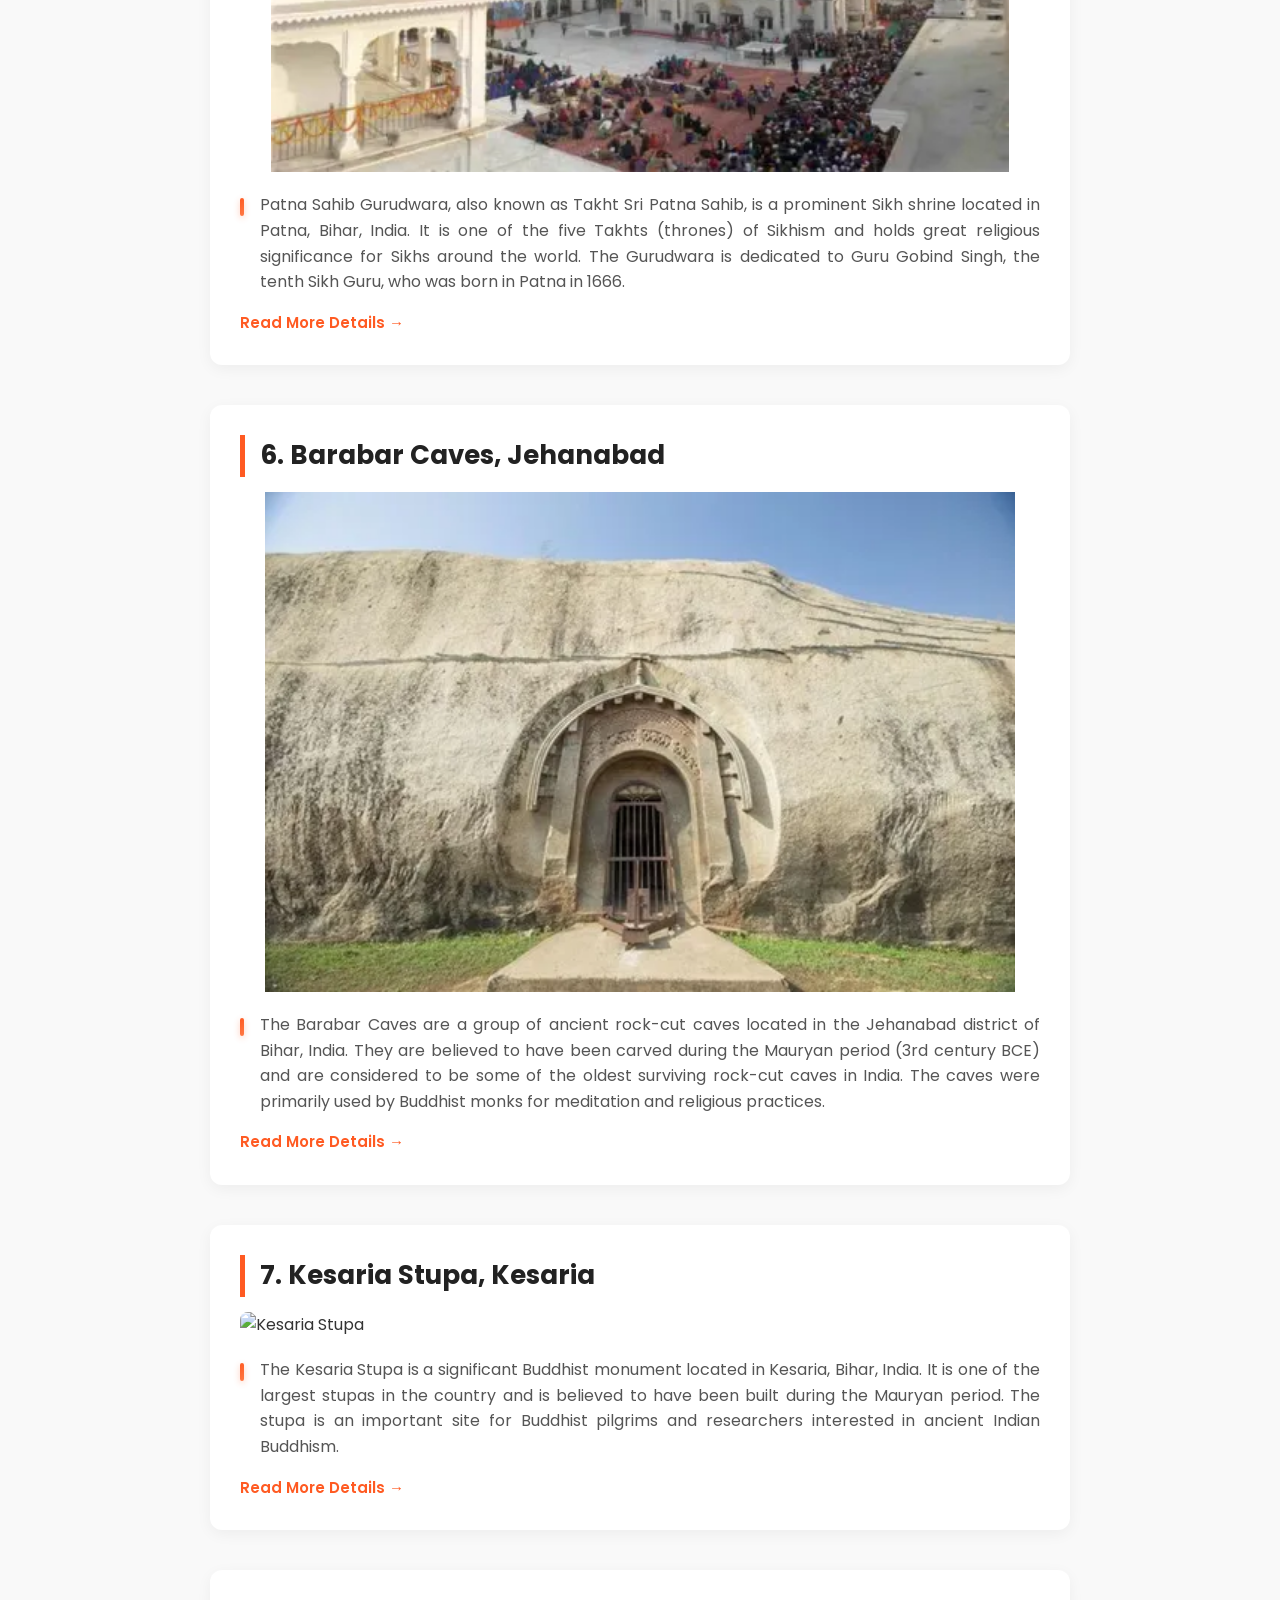
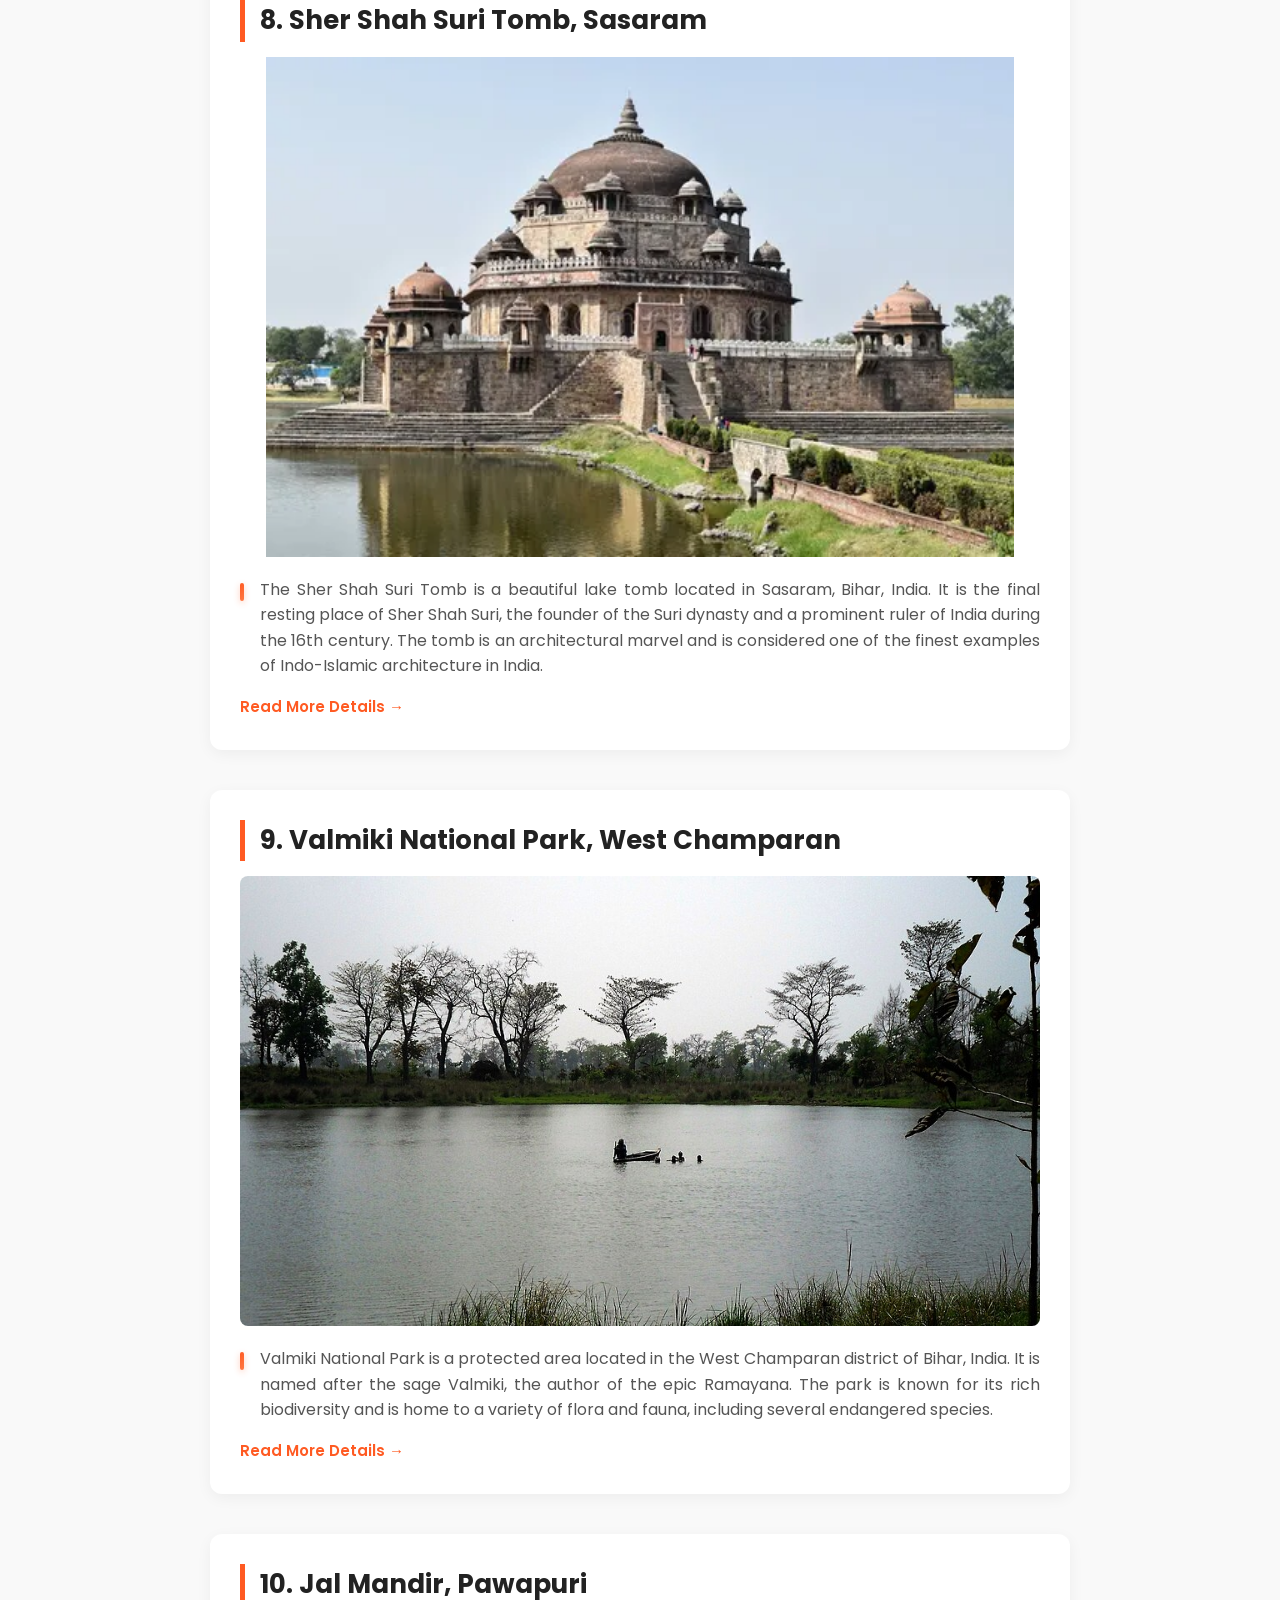
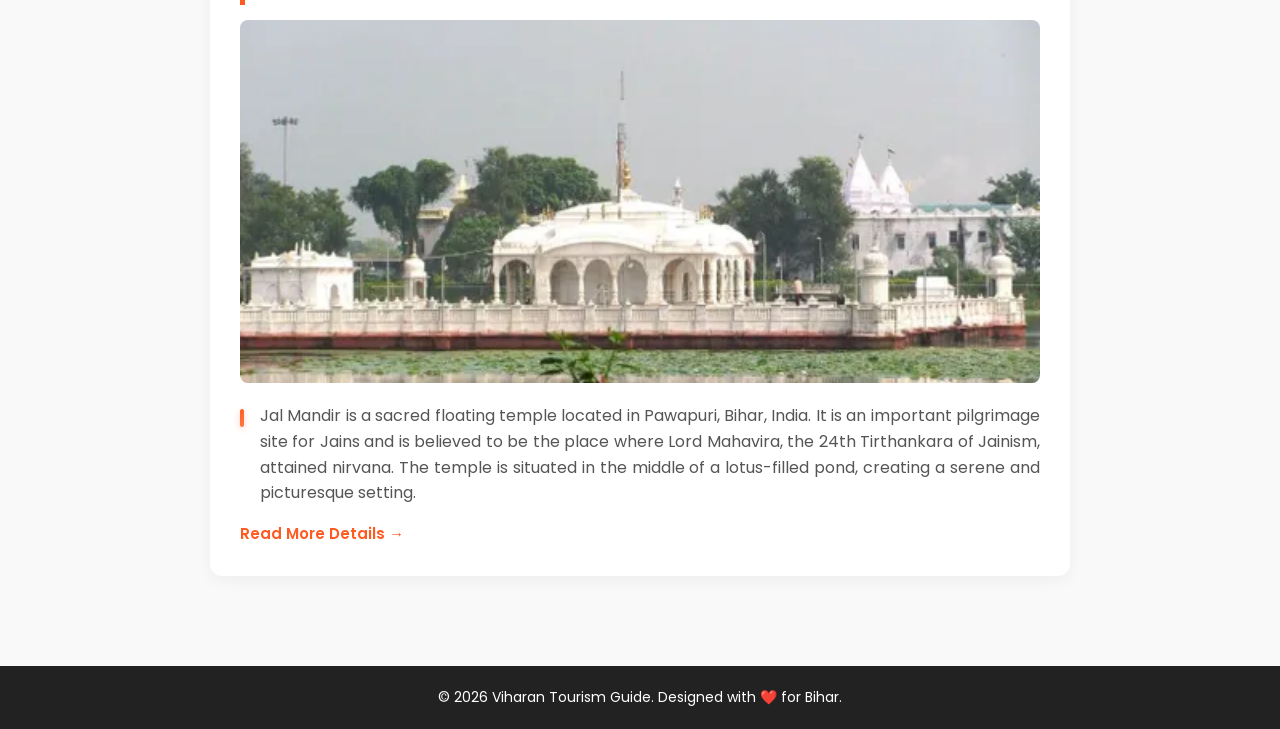
==== commit 3f88e8d7: "Fix HTML formatting and structure" ====
--- a/index.html
+++ b/index.html
@@ -166,7 +166,7 @@
         <!-- 9. Valmiki National Park -->
         <div class="item-section">
             <h2 class="item-title">9. Valmiki National Park, West Champaran</h2>
-            <img src="index_images/Valmiki National Park.jpg" alt="Valmiki National Park" class="item-img">
+            <img src="index_images/Valmiki national park.jpg" alt="Valmiki national park" class="item-img">
             <p class="item-desc">Valmiki National Park is a protected area located in the West Champaran district of Bihar, India. It is named after the sage Valmiki, the author of the epic Ramayana. The park is known for its rich biodiversity and is home to a variety of flora and fauna, including several endangered species.</p>
             <div class="read-more-box">
                 <a href="places.html#valmiki" class="read-more-link">Read More Details &rarr;</a>
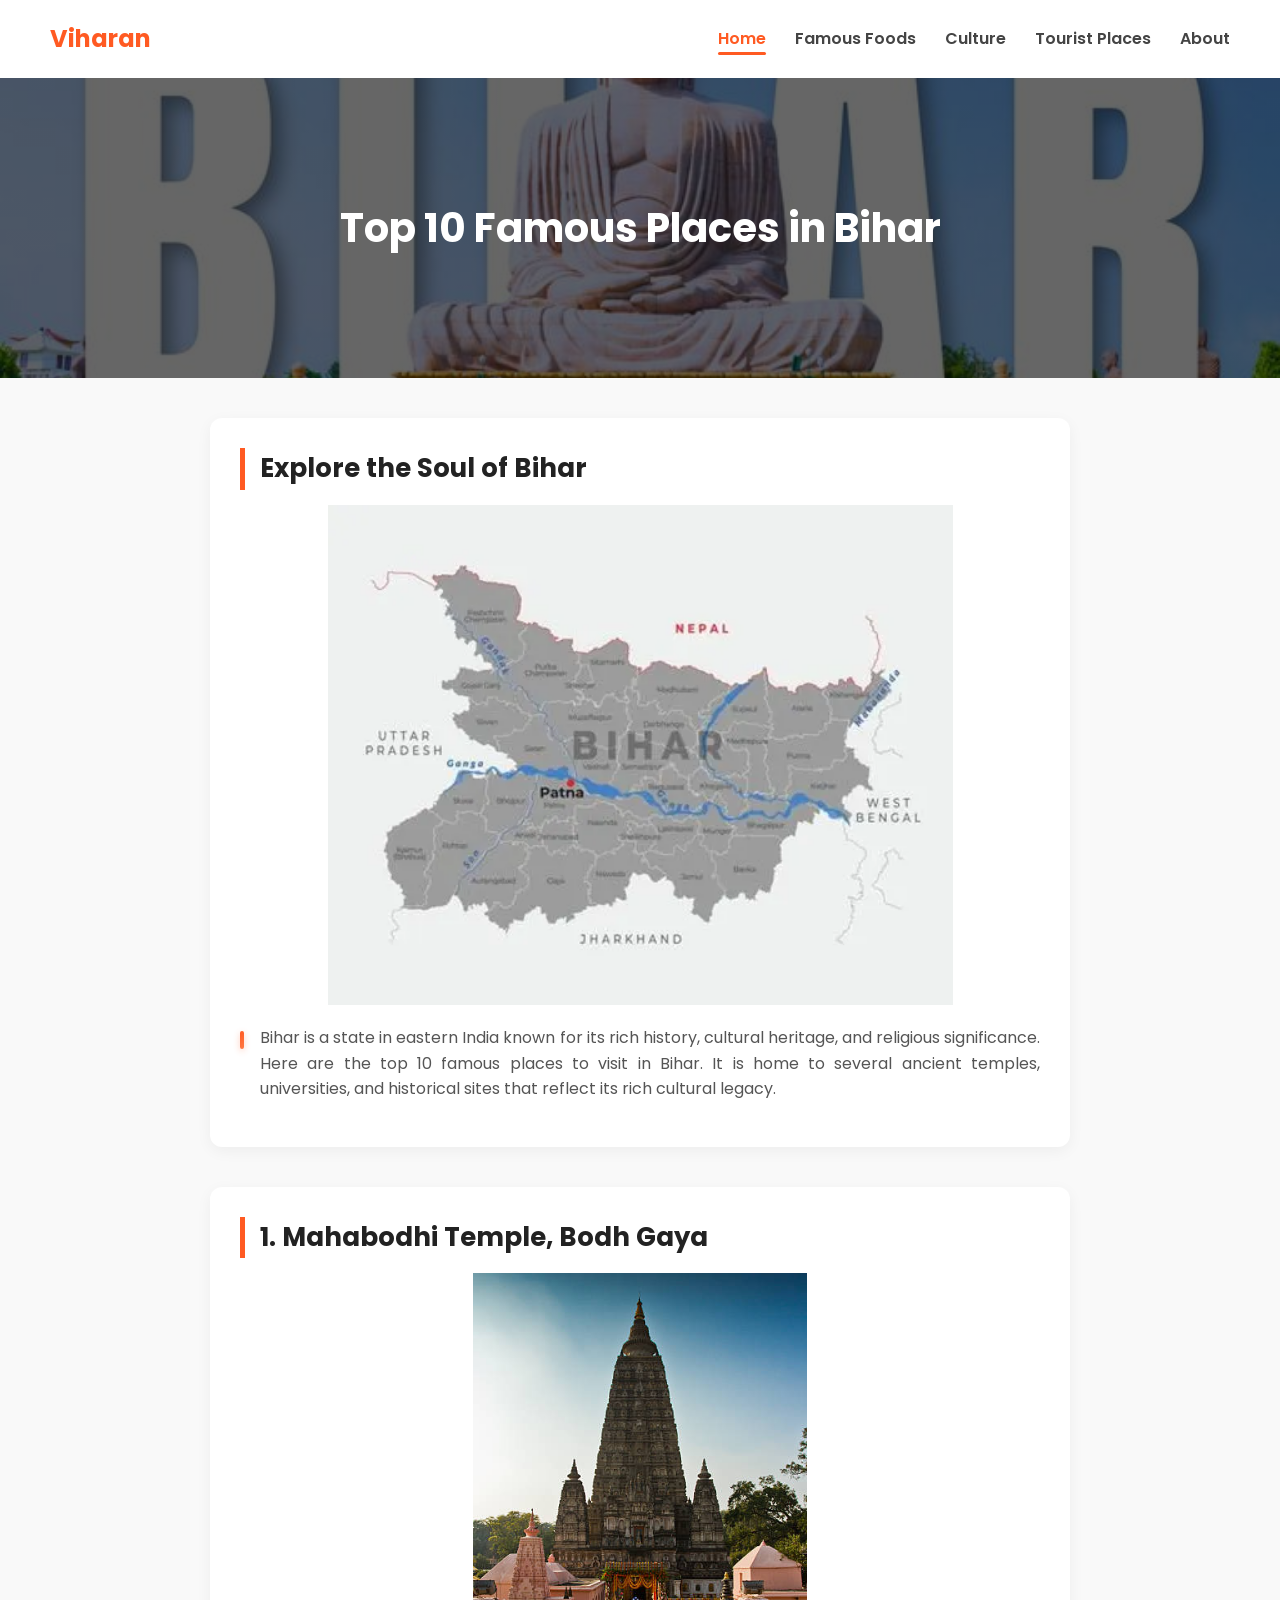
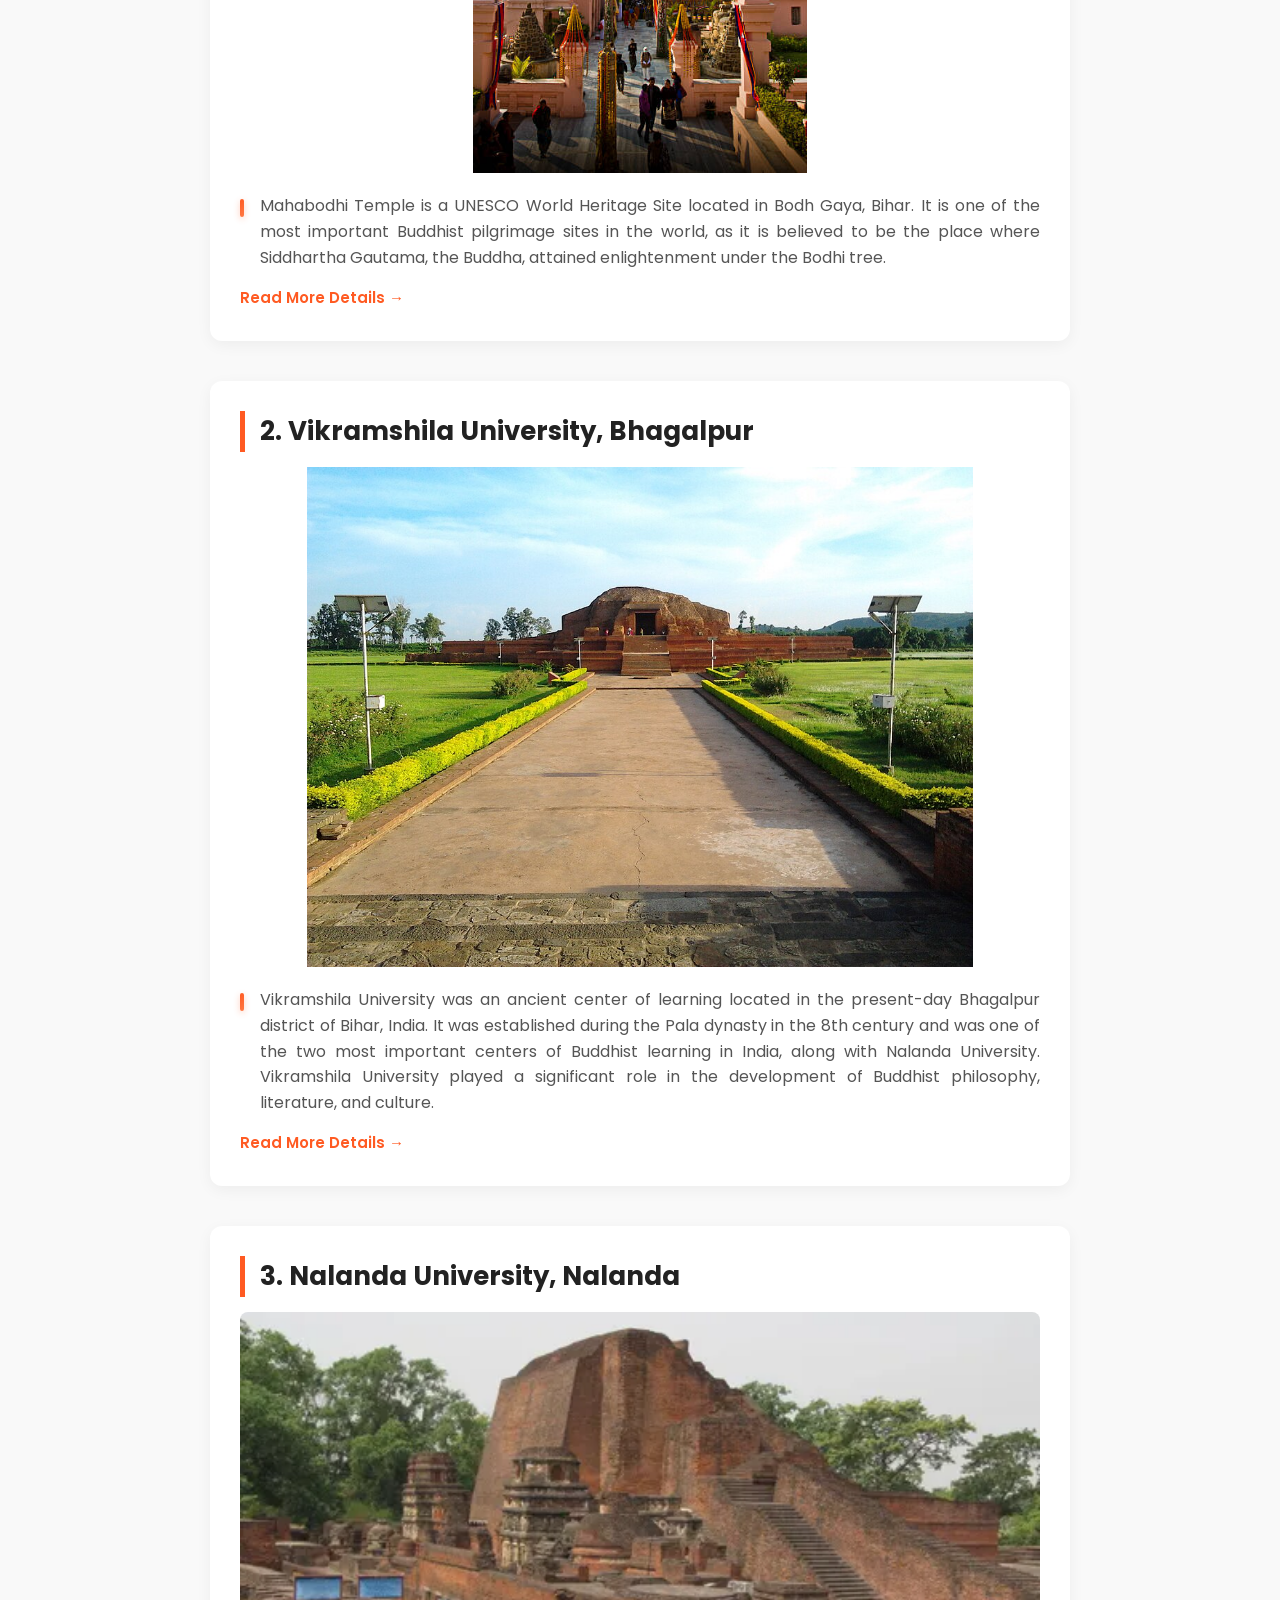
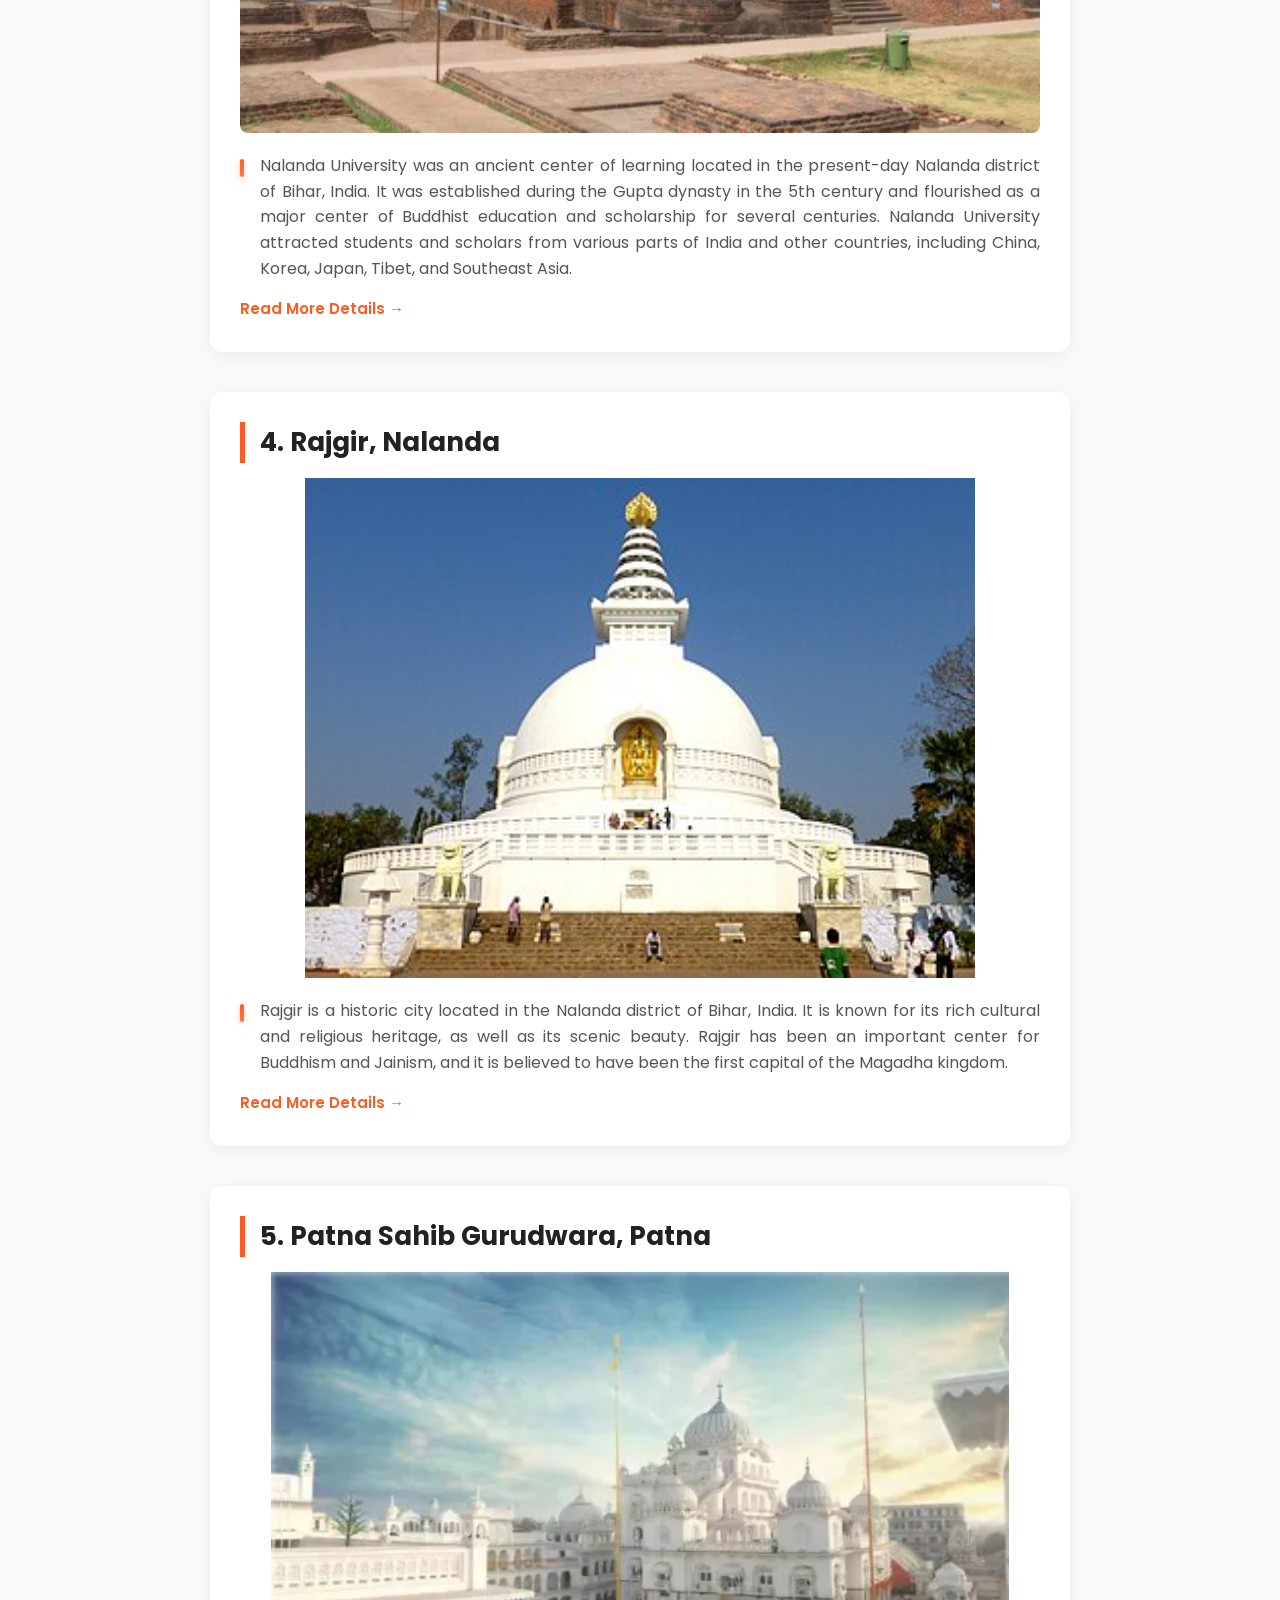
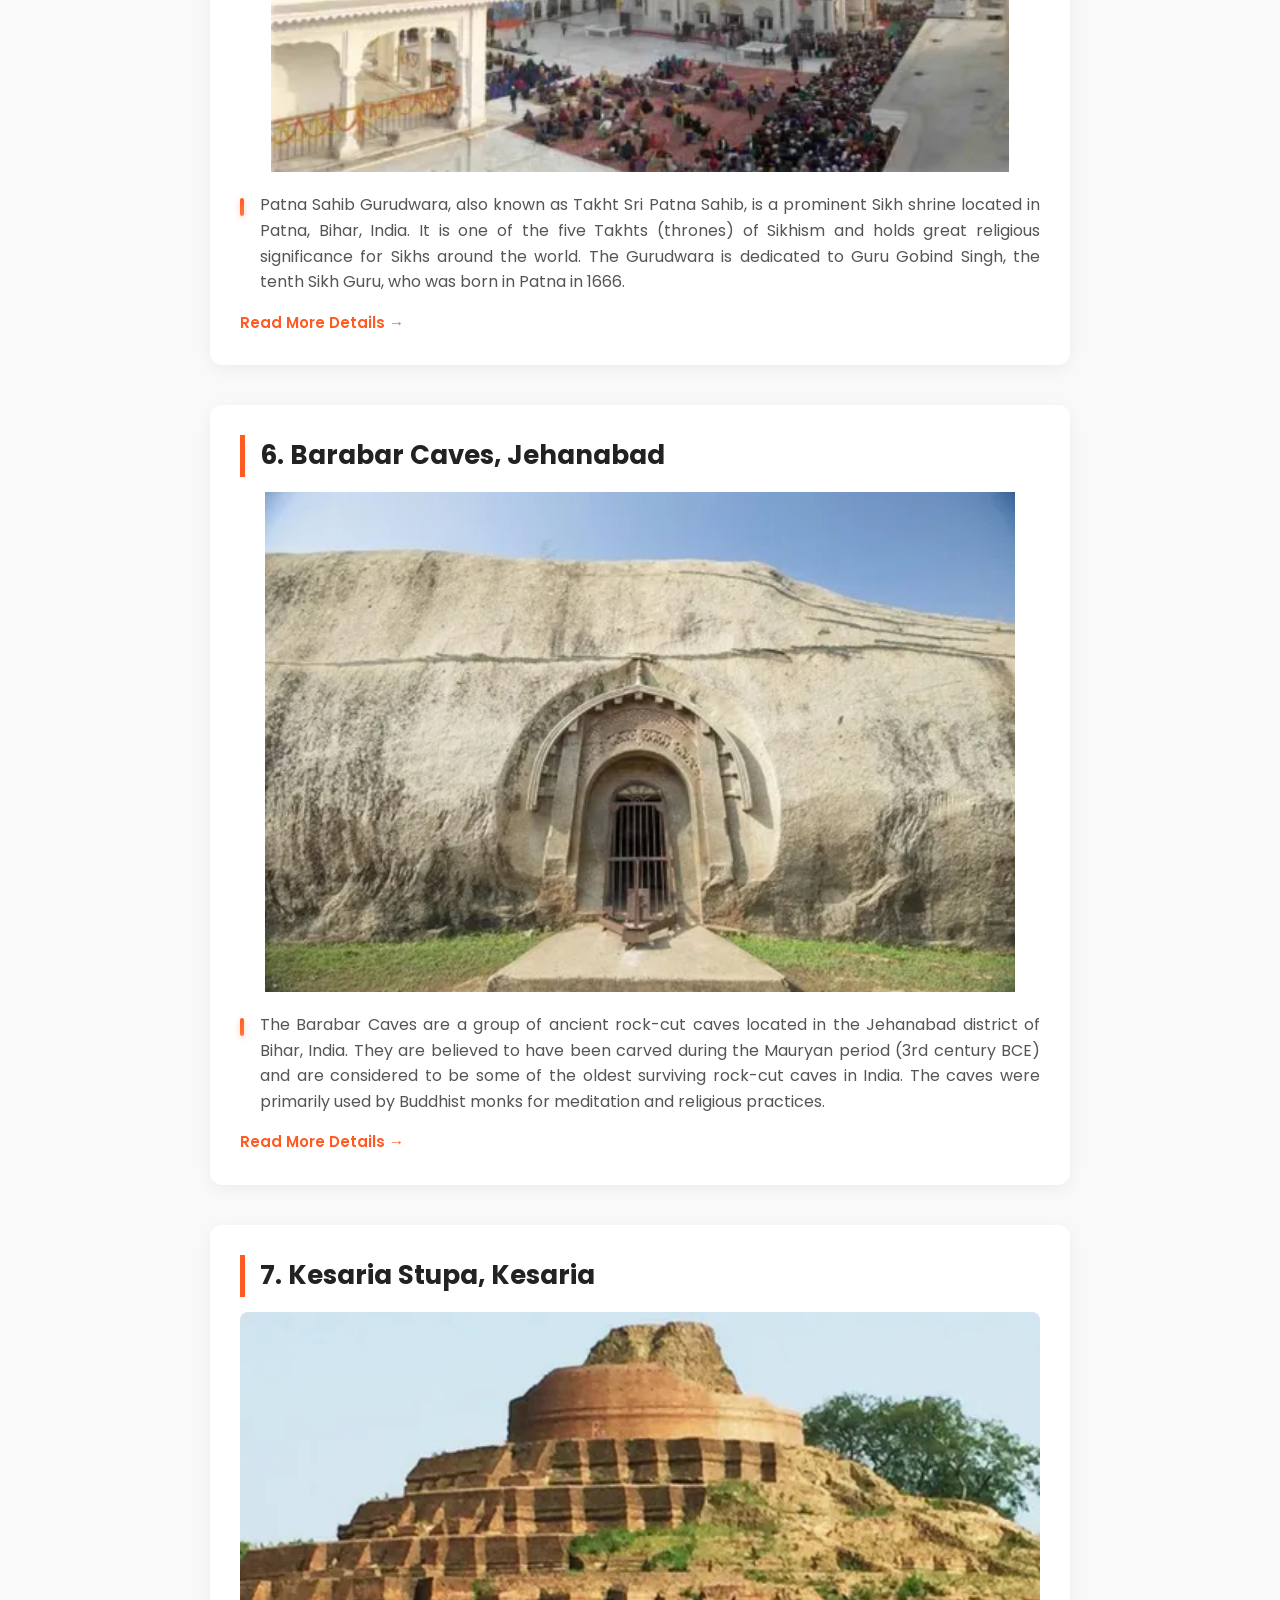
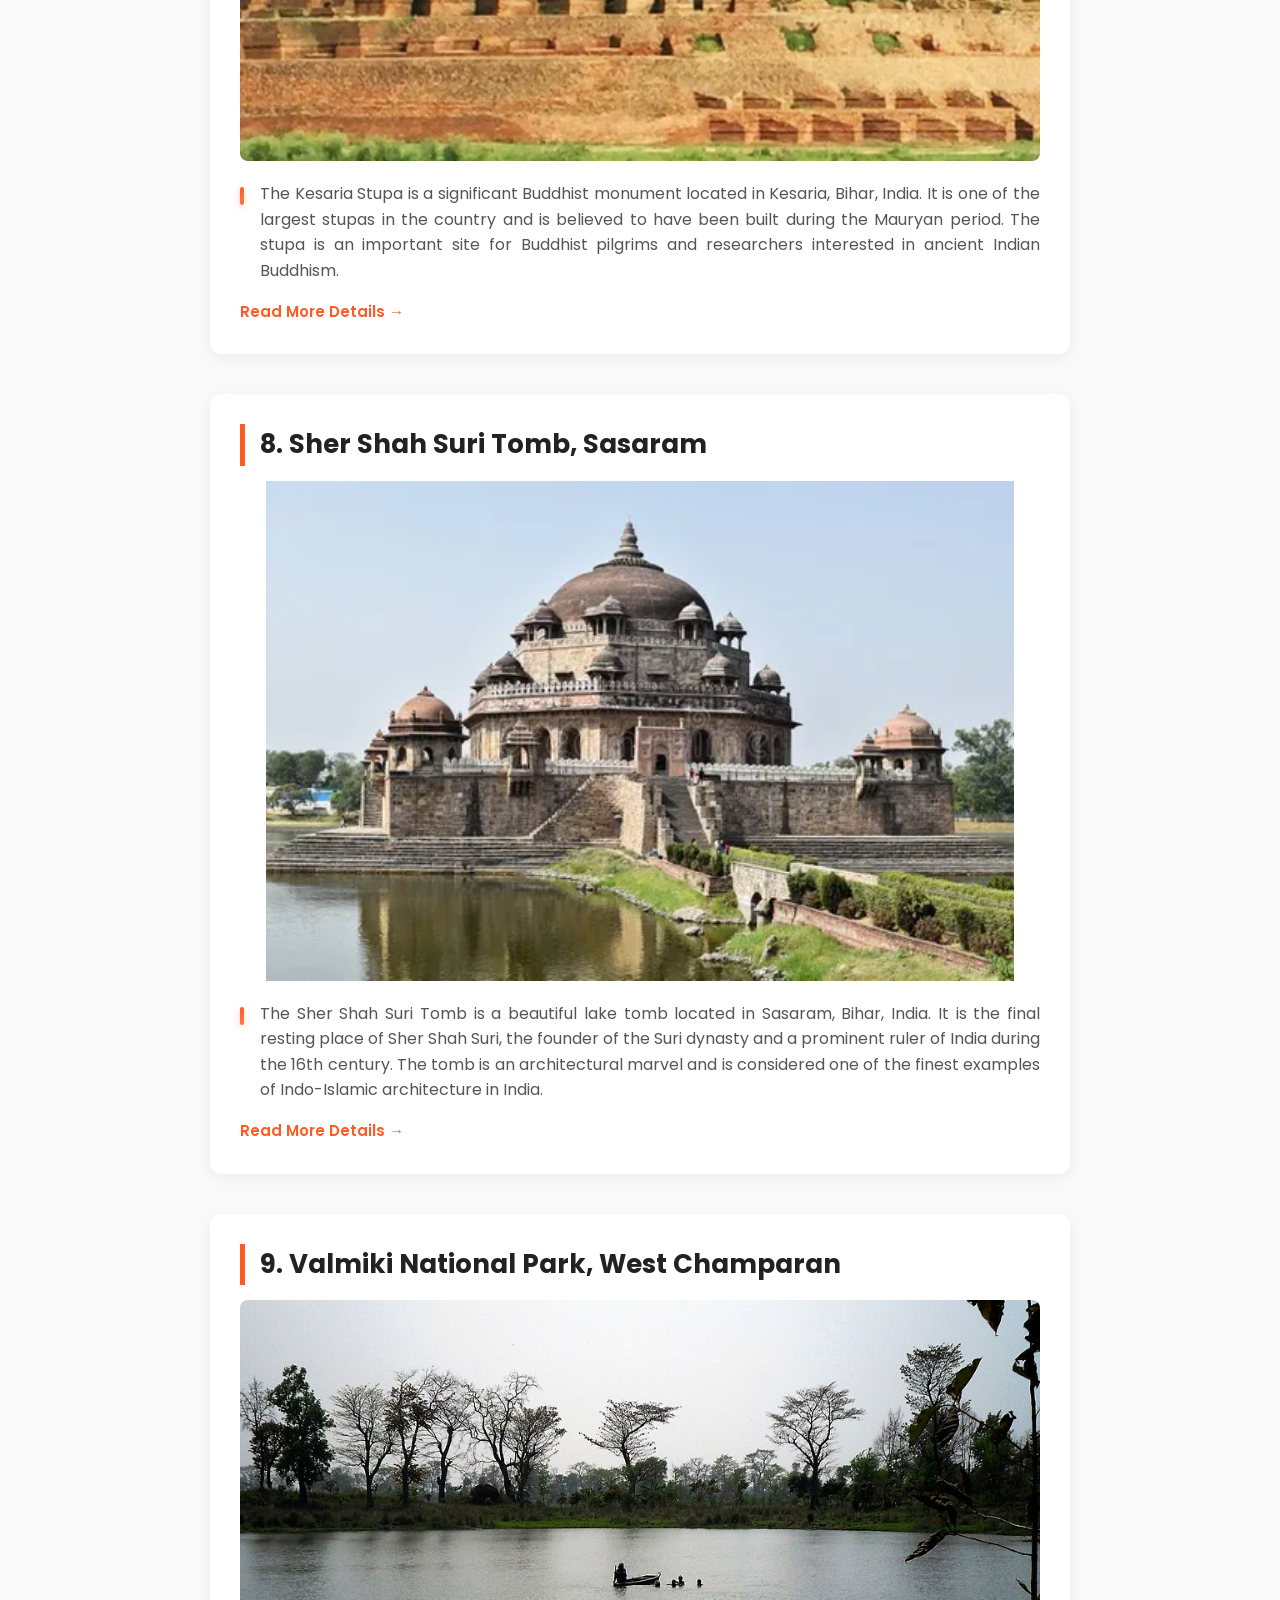
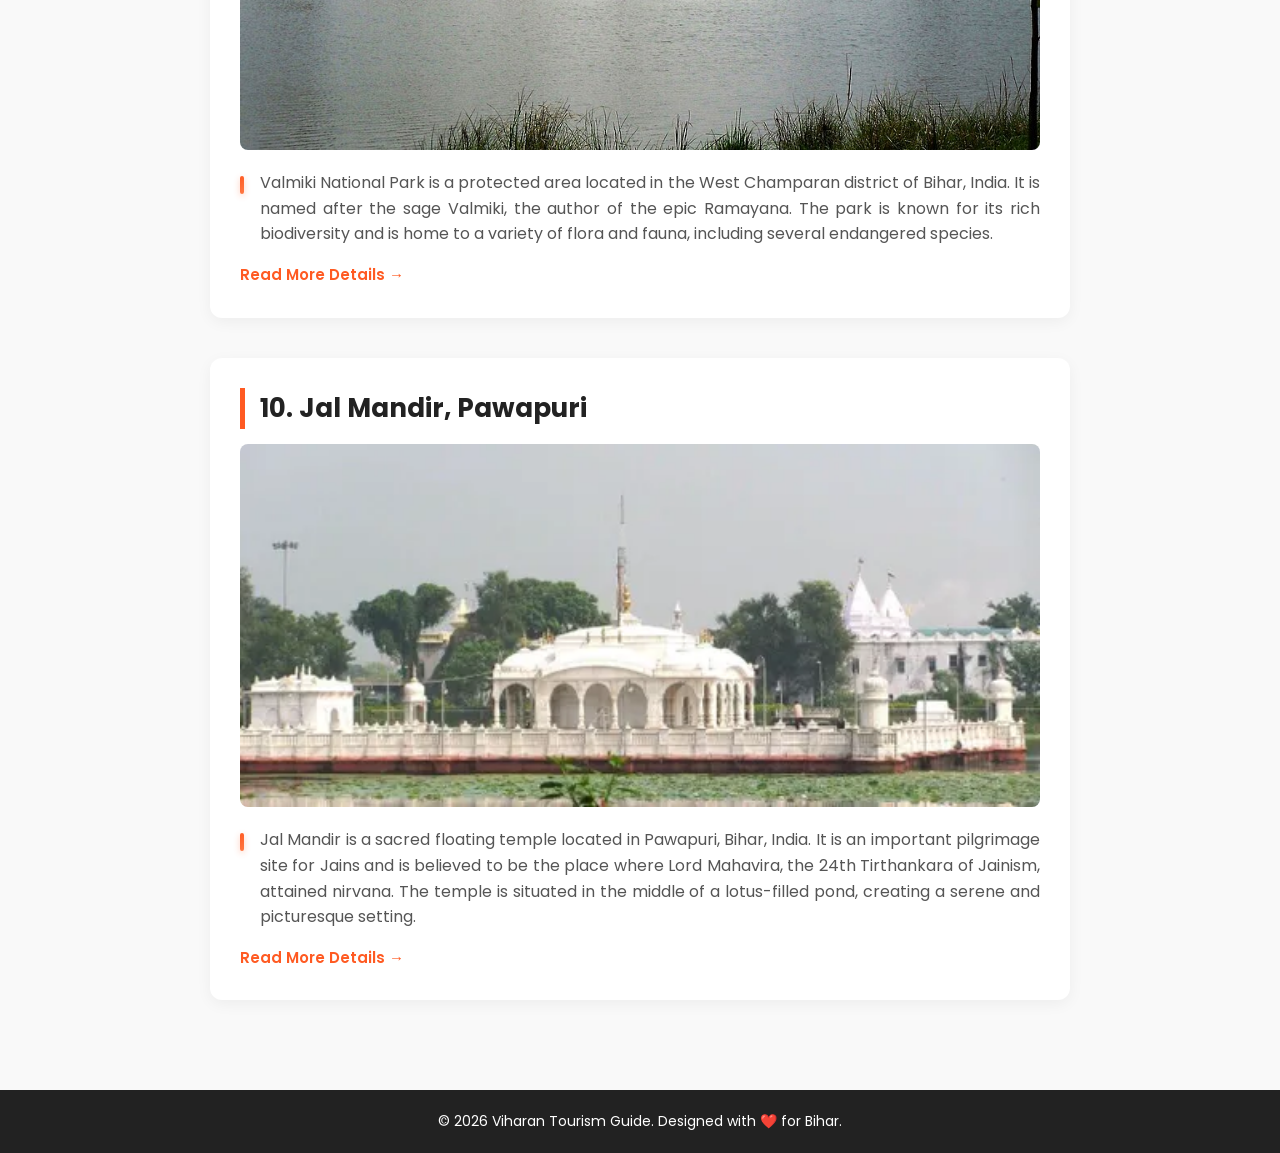
==== commit f21b8f84: "Fix HTML formatting and structure" ====
--- a/index.html
+++ b/index.html
@@ -166,7 +166,7 @@
         <!-- 9. Valmiki National Park -->
         <div class="item-section">
             <h2 class="item-title">9. Valmiki National Park, West Champaran</h2>
-            <img src="index_images/Valmiki national park.jpg" alt="Valmiki national park" class="item-img">
+            <img src="index_images/Valmiki National Park.jpg" alt="Valmiki National Park" class="item-img">
             <p class="item-desc">Valmiki National Park is a protected area located in the West Champaran district of Bihar, India. It is named after the sage Valmiki, the author of the epic Ramayana. The park is known for its rich biodiversity and is home to a variety of flora and fauna, including several endangered species.</p>
             <div class="read-more-box">
                 <a href="places.html#valmiki" class="read-more-link">Read More Details &rarr;</a>
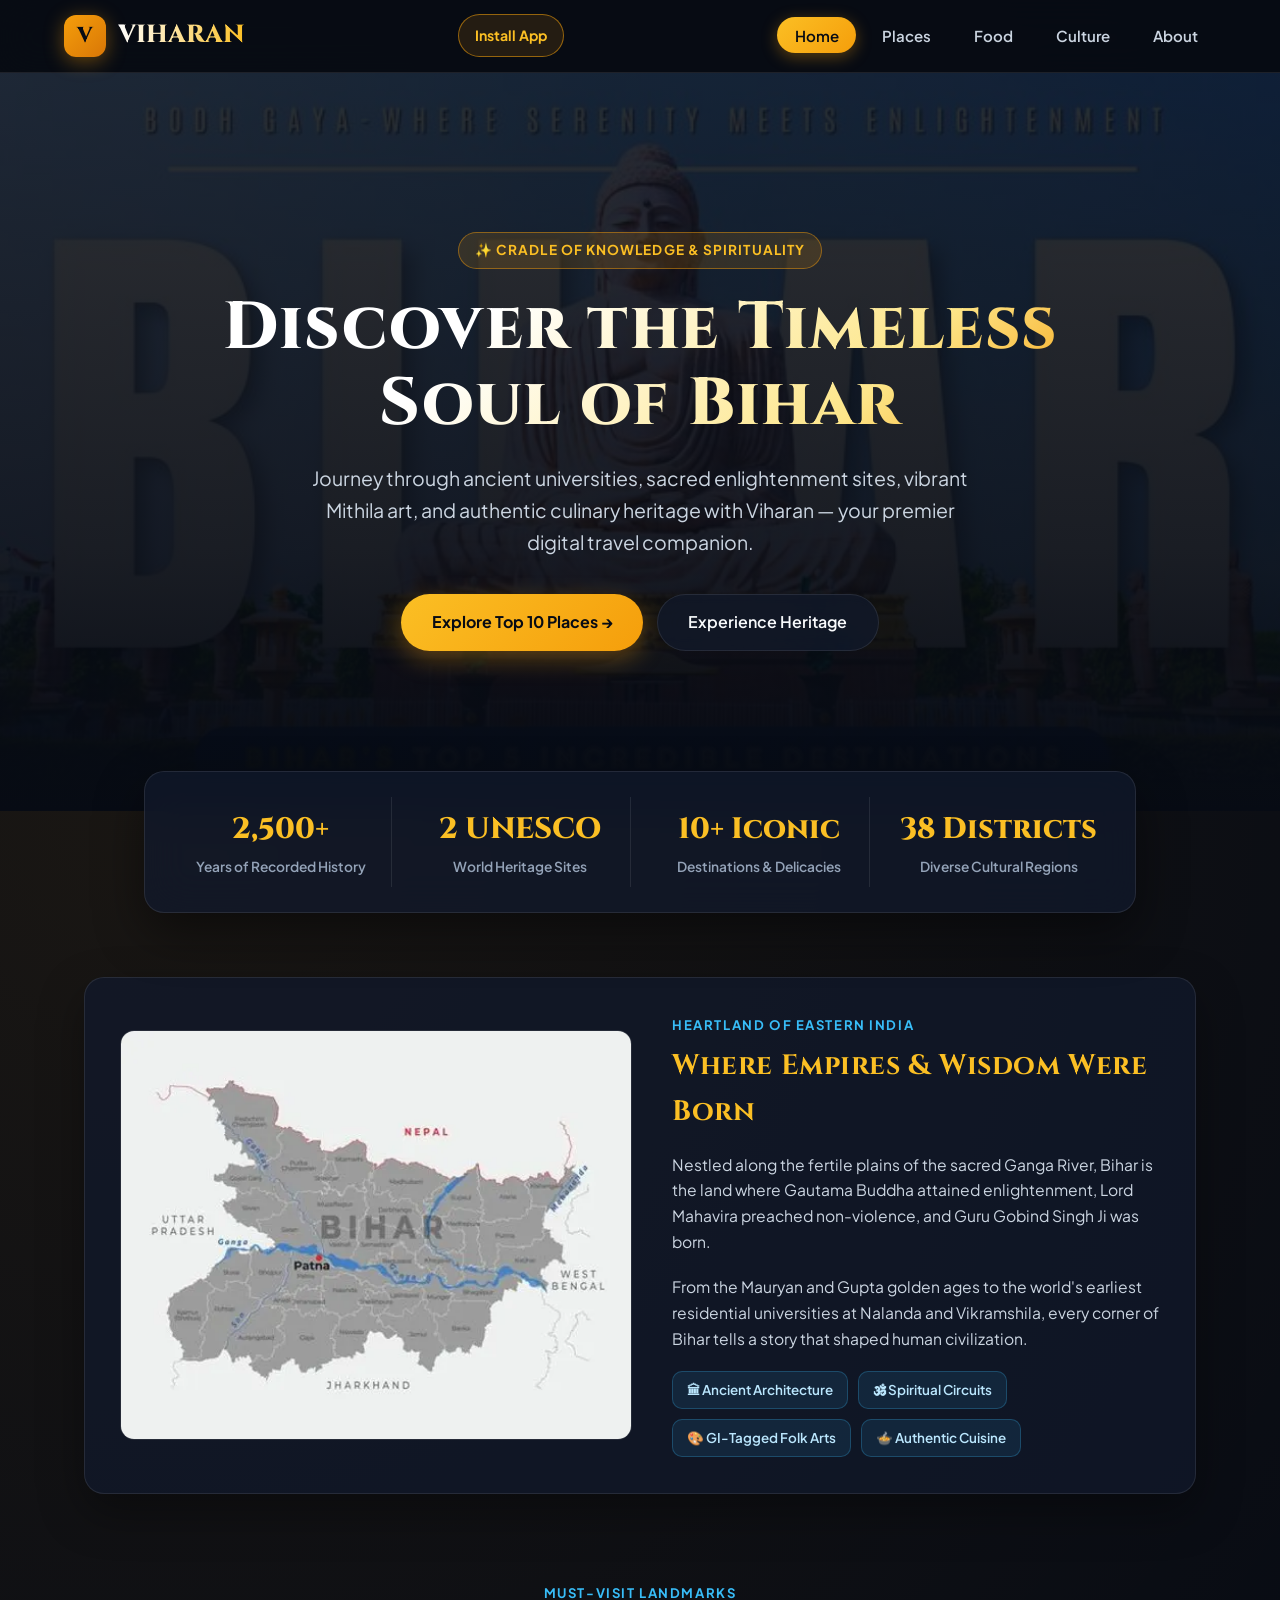
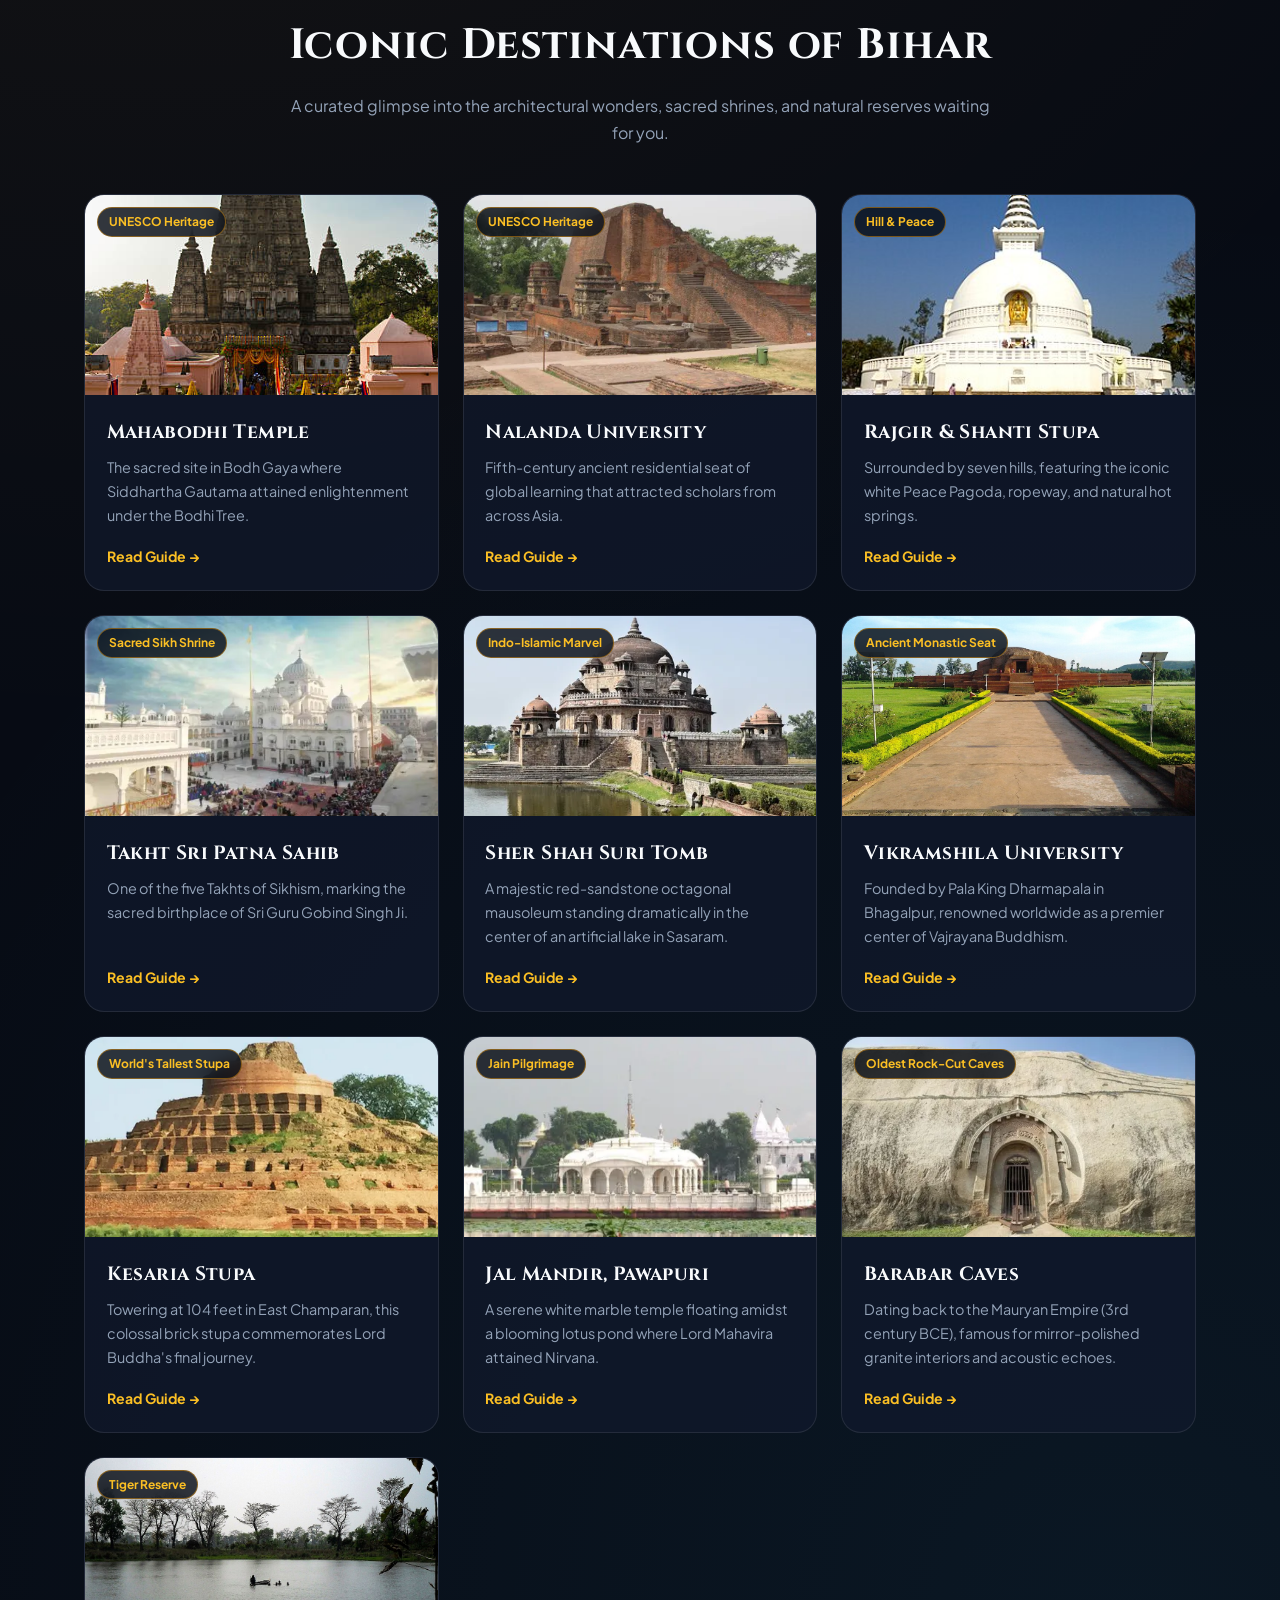
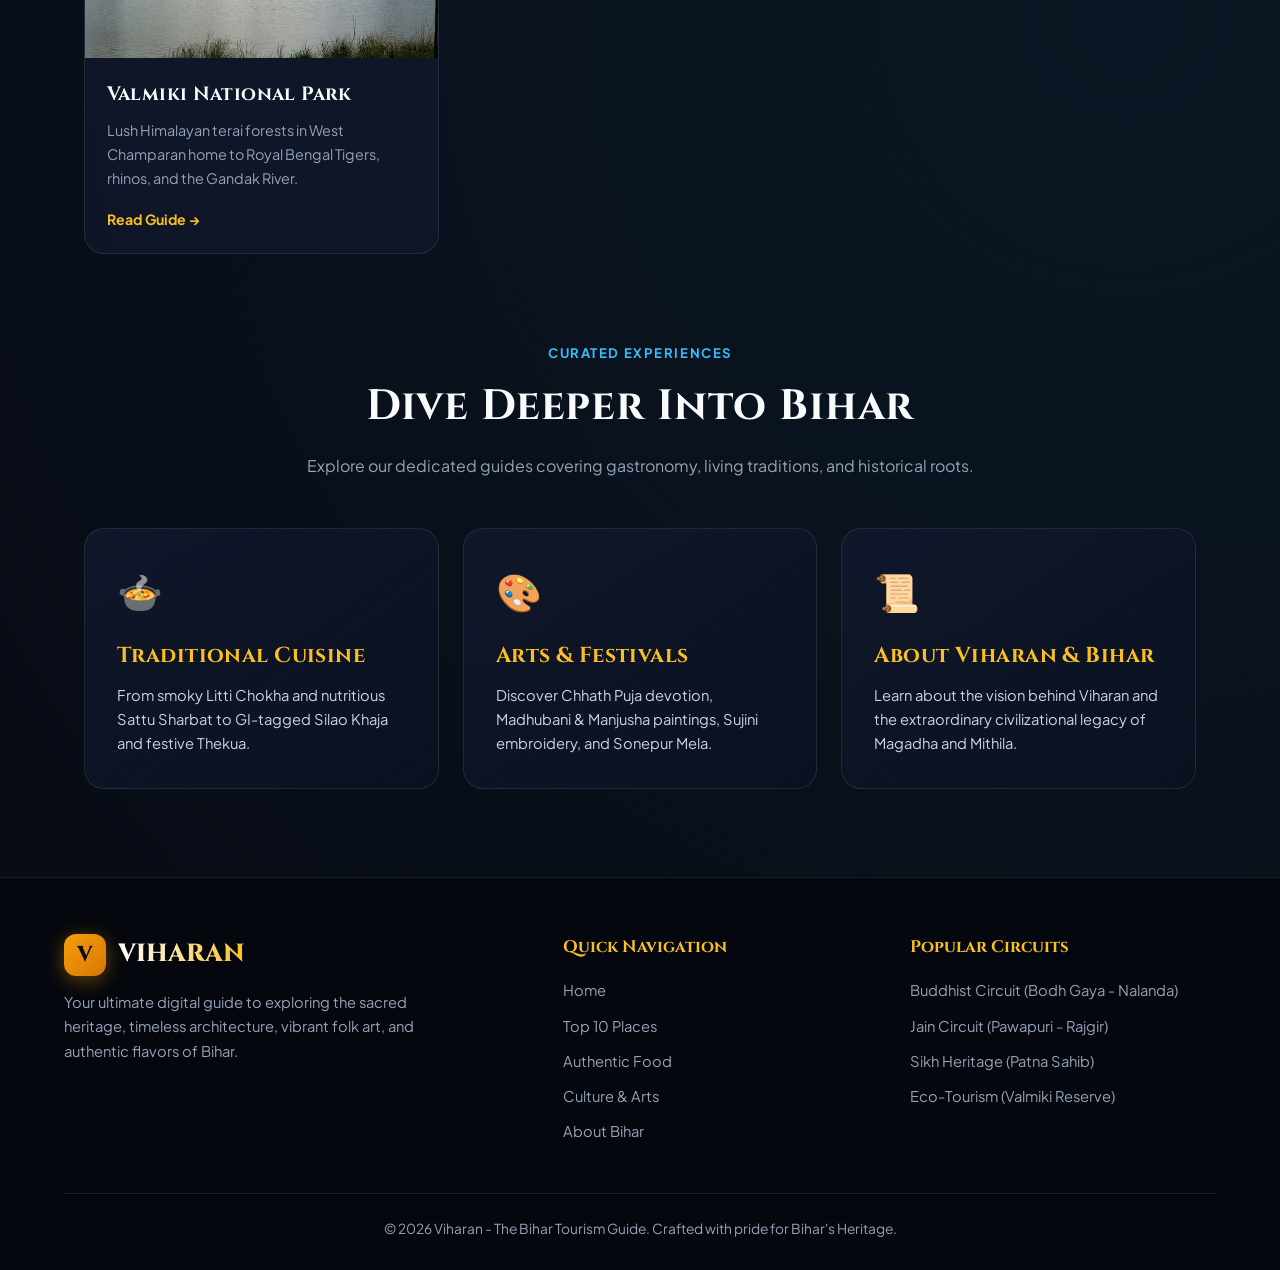
==== commit 4f9c24e7: "Add files via upload" ====
--- a/index.html
+++ b/index.html
@@ -1,6 +1,12 @@
 <!DOCTYPE html>
-<html lang="en">
+<html lang="en" class="scroll-smooth">
 <head>
+    <script async src="https://www.googletagmanager.com/gtm.js?id=GTM-PH8TXXCX"></script>
+<script>
+  window.dataLayer = window.dataLayer || [];
+  function gtag(){dataLayer.push(arguments);}
+  gtag('js', new Date());
+</script>
 
     <meta name="google-site-verification" content="honF_hsXW2pcpyJOydOD3KJowP6wJHYaHgWUFbfEs78" />
     <meta charset="UTF-8">
@@ -16,175 +22,893 @@
     <link rel="icon" type="image/png" sizes="32x32" href="favicon-32x32.png">
     <link rel="icon" type="image/png" sizes="16x16" href="favicon-16x16.png">
     <link rel="manifest" href="site.webmanifest">
+    <meta name="theme-color" content="#070b14">
+    <meta name="apple-mobile-web-app-capable" content="yes">
+    <meta name="apple-mobile-web-app-status-bar-style" content="black-translucent">
+    <link rel="stylesheet" href="responsive.css">
 
     <link rel="preconnect" href="https://fonts.googleapis.com">
     <link rel="preconnect" href="https://fonts.gstatic.com" crossorigin>
-    <link href="https://fonts.googleapis.com/css2?family=Poppins:wght@400;600;700&display=swap" rel="stylesheet">
-
-    <meta property="og:type" content="website">
-    <meta property="og:title" content="Viharan - Explore the Soul of Bihar">
-    <meta property="og:description" content="Discover top 10 places, authentic foods, and vibrant culture of Bihar.">
-    <meta property="og:image" content="index_images/Bihar image.webp">
+    <link href="https://fonts.googleapis.com/css2?family=Cinzel:wght@600;700;800&family=Plus+Jakarta+Sans:wght@400;500;600;700;800&display=swap" rel="stylesheet">
 
     <style>
-        * { margin: 0; padding: 0; box-sizing: border-box; font-family: 'Poppins', sans-serif; }
-        body { background-color: #f9f9f9; color: #333; line-height: 1.6; }
-        
-        nav { background-color: white; box-shadow: 0 2px 10px rgba(0,0,0,0.1); padding: 20px 50px; display: flex; justify-content: space-between; align-items: center; }
-        .logo { font-size: 24px; font-weight: 700; color: #ff5a22; }
-        .nav-links a { text-decoration: none; color: #444; font-weight: 600; margin-left: 25px; transition: color 0.3s; position: relative; padding-bottom: 5px; }
-        .nav-links a:hover, .nav-links a.active { color: #ff5a22; }
-        .nav-links a.active::after { content: ''; position: absolute; bottom: 0; left: 0; width: 100%; height: 3px; background-color: #ff5a22; border-radius: 2px; }
-
-        .banner { background: linear-gradient(rgba(0,0,0,0.6), rgba(0,0,0,0.6)), url('Home Bihar banner.jpg'); background-size: cover; background-position: center; height: 300px; display: flex; justify-content: center; align-items: center; color: white; text-align: center; margin-bottom: 40px; }
-        .banner h1 { font-size: 40px; font-weight: 700; }
-
-        .content-container { max-width: 900px; margin: 0 auto; padding: 0 20px 50px 20px; }
-        .item-section { background: white; border-radius: 12px; padding: 30px; margin-bottom: 40px; box-shadow: 0 4px 15px rgba(0,0,0,0.05); }
-        .item-title { font-size: 26px; color: #222; margin-bottom: 15px; font-weight: 700; border-left: 5px solid #ff5a22; padding-left: 15px; text-align: left; }
-        
-        .item-img { width: 100%; height: auto; max-height: 500px; object-fit: contain; border-radius: 8px; margin-bottom: 20px; display: block; }
-        
-        /* Premium Gradient Accent Bar Style */
-        .item-desc { font-size: 16px; color: #555; text-align: justify; margin-bottom: 15px; position: relative; padding-left: 20px !important; }
-        .item-desc::before { content: ""; position: absolute; left: 0; top: 6px; width: 4px; height: 18px; background: linear-gradient(135deg, #ff5a22, #ff7a45); border-radius: 20px; box-shadow: 0 2px 6px rgba(255, 90, 34, 0.3); }
-
-        /* Premium Link Button Style */
-        .read-more-box { text-align: left; margin-top: 10px; }
-        .read-more-link { display: inline-block; color: #ff5a22; font-weight: 600; text-decoration: none; font-size: 15px; transition: all 0.3s ease; }
-        .read-more-link:hover { color: #e0440e; padding-left: 5px; }
-
-        footer { background-color: #222; color: white; text-align: center; padding: 20px; font-size: 14px; }
+        :root {
+            --bg-primary: #070b14;
+            --bg-secondary: #0d1322;
+            --surface-glass: rgba(17, 25, 45, 0.72);
+            --surface-glass-hover: rgba(24, 35, 62, 0.88);
+            --border-glass: rgba(255, 255, 255, 0.09);
+            --border-accent: rgba(245, 158, 11, 0.45);
+            --accent-gold: #f59e0b;
+            --accent-amber: #fbbf24;
+            --accent-cyan: #38bdf8;
+            --accent-emerald: #10b981;
+            --text-primary: #f8fafc;
+            --text-secondary: #cbd5e1;
+            --text-muted: #94a3b8;
+            --shadow-glow: 0 12px 40px -10px rgba(245, 158, 11, 0.25);
+            --radius-lg: 20px;
+            --radius-md: 14px;
+            --transition: all 0.35s cubic-bezier(0.22, 1, 0.36, 1);
+        }
+
+        * {
+            margin: 0;
+            padding: 0;
+            box-sizing: border-box;
+        }
+
+        body {
+            font-family: 'Plus Jakarta Sans', sans-serif;
+            background-color: var(--bg-primary);
+            color: var(--text-primary);
+            line-height: 1.65;
+            overflow-x: hidden;
+            background-image:
+                radial-gradient(circle at 12% 18%, rgba(245, 158, 11, 0.08) 0%, transparent 40%),
+                radial-gradient(circle at 88% 72%, rgba(56, 189, 248, 0.07) 0%, transparent 42%);
+        }
+
+        h1, h2, h3, .brand-font {
+            font-family: 'Cinzel', serif;
+            letter-spacing: 0.02em;
+        }
+
+        /* Navbar */
+        .navbar {
+            position: sticky;
+            top: 0;
+            z-index: 1000;
+            background: rgba(7, 11, 20, 0.82);
+            backdrop-filter: blur(18px);
+            -webkit-backdrop-filter: blur(18px);
+            border-bottom: 1px solid var(--border-glass);
+            padding: 0.9rem 5%;
+            display: flex;
+            align-items: center;
+            justify-content: space-between;
+        }
+
+        .logo-wrap {
+            display: flex;
+            align-items: center;
+            gap: 12px;
+            text-decoration: none;
+        }
+
+        .logo-badge {
+            width: 42px;
+            height: 42px;
+            border-radius: 12px;
+            background: linear-gradient(135deg, var(--accent-gold), #d97706);
+            display: grid;
+            place-items: center;
+            font-family: 'Cinzel', serif;
+            font-weight: 800;
+            font-size: 1.35rem;
+            color: #070b14;
+            box-shadow: 0 4px 20px rgba(245, 158, 11, 0.4);
+        }
+
+        .logo-text {
+            font-family: 'Cinzel', serif;
+            font-size: 1.55rem;
+            font-weight: 800;
+            background: linear-gradient(90deg, #fff, var(--accent-amber));
+            -webkit-background-clip: text;
+            -webkit-text-fill-color: transparent;
+        }
+
+        .nav-links {
+            display: flex;
+            list-style: none;
+            gap: 8px;
+        }
+
+        .nav-links a {
+            text-decoration: none;
+            color: var(--text-secondary);
+            font-weight: 600;
+            font-size: 0.94rem;
+            padding: 0.55rem 1.1rem;
+            border-radius: 999px;
+            transition: var(--transition);
+        }
+
+        .nav-links a:hover,
+        .nav-links a.active {
+            color: #070b14;
+            background: linear-gradient(135deg, var(--accent-amber), var(--accent-gold));
+            box-shadow: 0 4px 16px rgba(245, 158, 11, 0.35);
+        }
+
+        .menu-toggle {
+            display: none;
+            background: var(--surface-glass);
+            border: 1px solid var(--border-glass);
+            color: var(--text-primary);
+            font-size: 1.4rem;
+            padding: 6px 12px;
+            border-radius: 10px;
+            cursor: pointer;
+        }
+
+        /* Hero Section */
+        .hero {
+            position: relative;
+            min-height: 82vh;
+            display: flex;
+            align-items: center;
+            justify-content: center;
+            text-align: center;
+            padding: 4rem 5%;
+            overflow: hidden;
+        }
+
+        .hero-bg {
+            position: absolute;
+            inset: 0;
+            background: url('Home Bihar banner.jpg') center/cover no-repeat;
+            filter: brightness(0.36) saturate(1.15);
+            transform: scale(1.03);
+            z-index: -2;
+        }
+
+        .hero-overlay {
+            position: absolute;
+            inset: 0;
+            background: linear-gradient(180deg, rgba(7, 11, 20, 0.55) 0%, rgba(7, 11, 20, 0.78) 65%, var(--bg-primary) 100%);
+            z-index: -1;
+        }
+
+        .hero-content {
+            max-width: 860px;
+            animation: fadeUp 0.9s ease-out;
+        }
+
+        .hero-pill {
+            display: inline-flex;
+            align-items: center;
+            gap: 8px;
+            padding: 6px 16px;
+            border-radius: 999px;
+            background: rgba(245, 158, 11, 0.14);
+            border: 1px solid var(--border-accent);
+            color: var(--accent-amber);
+            font-size: 0.85rem;
+            font-weight: 700;
+            text-transform: uppercase;
+            letter-spacing: 0.08em;
+            margin-bottom: 1.3rem;
+        }
+
+        .hero h1 {
+            font-size: clamp(2.4rem, 5.2vw, 4.2rem);
+            font-weight: 800;
+            line-height: 1.15;
+            margin-bottom: 1.2rem;
+            background: linear-gradient(135deg, #ffffff 30%, #fde68a 75%, #f59e0b 100%);
+            -webkit-background-clip: text;
+            -webkit-text-fill-color: transparent;
+        }
+
+        .hero p {
+            font-size: clamp(1.05rem, 1.8vw, 1.22rem);
+            color: var(--text-secondary);
+            max-width: 680px;
+            margin: 0 auto 2.2rem;
+        }
+
+        .hero-actions {
+            display: flex;
+            flex-wrap: wrap;
+            gap: 14px;
+            justify-content: center;
+        }
+
+        .btn-primary {
+            display: inline-flex;
+            align-items: center;
+            gap: 8px;
+            padding: 0.9rem 1.9rem;
+            border-radius: 999px;
+            background: linear-gradient(135deg, var(--accent-amber), var(--accent-gold));
+            color: #070b14;
+            font-weight: 700;
+            text-decoration: none;
+            box-shadow: 0 8px 25px rgba(245, 158, 11, 0.35);
+            transition: var(--transition);
+        }
+
+        .btn-primary:hover {
+            transform: translateY(-3px);
+            box-shadow: 0 12px 32px rgba(245, 158, 11, 0.5);
+        }
+
+        .btn-secondary {
+            display: inline-flex;
+            align-items: center;
+            gap: 8px;
+            padding: 0.9rem 1.9rem;
+            border-radius: 999px;
+            background: var(--surface-glass);
+            border: 1px solid var(--border-glass);
+            color: var(--text-primary);
+            font-weight: 600;
+            text-decoration: none;
+            backdrop-filter: blur(12px);
+            transition: var(--transition);
+        }
+
+        .btn-secondary:hover {
+            border-color: var(--accent-amber);
+            background: var(--surface-glass-hover);
+            transform: translateY(-3px);
+        }
+
+        /* Stats Bar */
+        .stats-bar {
+            max-width: 1120px;
+            margin: -2.5rem auto 4rem;
+            padding: 0 5%;
+            position: relative;
+            z-index: 10;
+        }
+
+        .stats-grid {
+            display: grid;
+            grid-template-columns: repeat(4, 1fr);
+            gap: 18px;
+            background: var(--surface-glass);
+            backdrop-filter: blur(20px);
+            border: 1px solid var(--border-glass);
+            border-radius: var(--radius-lg);
+            padding: 1.6rem;
+            box-shadow: 0 20px 50px rgba(0, 0, 0, 0.45);
+        }
+
+        .stat-item {
+            text-align: center;
+            padding: 0.5rem;
+            border-right: 1px solid var(--border-glass);
+        }
+
+        .stat-item:last-child {
+            border-right: none;
+        }
+
+        .stat-num {
+            font-family: 'Cinzel', serif;
+            font-size: 1.85rem;
+            font-weight: 800;
+            color: var(--accent-amber);
+        }
+
+        .stat-label {
+            font-size: 0.86rem;
+            color: var(--text-muted);
+            font-weight: 600;
+            margin-top: 2px;
+        }
+
+        /* Section Containers */
+        .section {
+            max-width: 1240px;
+            margin: 0 auto 5.5rem;
+            padding: 0 5%;
+        }
+
+        .section-header {
+            text-align: center;
+            max-width: 720px;
+            margin: 0 auto 3rem;
+        }
+
+        .section-tag {
+            color: var(--accent-cyan);
+            font-size: 0.82rem;
+            font-weight: 700;
+            text-transform: uppercase;
+            letter-spacing: 0.12em;
+            display: block;
+            margin-bottom: 0.5rem;
+        }
+
+        .section-header h2 {
+            font-size: clamp(1.85rem, 3.4vw, 2.65rem);
+            margin-bottom: 0.75rem;
+            color: var(--text-primary);
+        }
+
+        .section-header p {
+            color: var(--text-muted);
+            font-size: 1rem;
+        }
+
+        /* Overview Map Feature */
+        .overview-card {
+            display: grid;
+            grid-template-columns: 1.05fr 1fr;
+            gap: 2.5rem;
+            align-items: center;
+            background: var(--surface-glass);
+            border: 1px solid var(--border-glass);
+            border-radius: var(--radius-lg);
+            padding: 2.2rem;
+            box-shadow: 0 18px 45px rgba(0, 0, 0, 0.35);
+        }
+
+        .overview-img {
+            width: 100%;
+            border-radius: var(--radius-md);
+            border: 1px solid var(--border-glass);
+            object-fit: cover;
+            transition: var(--transition);
+        }
+
+        .overview-img:hover {
+            transform: scale(1.02);
+        }
+
+        .overview-info h3 {
+            font-size: 1.75rem;
+            color: var(--accent-amber);
+            margin-bottom: 1rem;
+        }
+
+        .overview-info p {
+            color: var(--text-secondary);
+            margin-bottom: 1.2rem;
+            font-size: 0.98rem;
+        }
+
+        .feature-pills {
+            display: flex;
+            flex-wrap: wrap;
+            gap: 10px;
+            margin-top: 1.2rem;
+        }
+
+        .feature-pill {
+            padding: 7px 14px;
+            border-radius: 10px;
+            background: rgba(56, 189, 248, 0.1);
+            border: 1px solid rgba(56, 189, 248, 0.25);
+            color: #bae6fd;
+            font-size: 0.84rem;
+            font-weight: 600;
+        }
+
+        /* Top 10 Preview Grid */
+        .cards-grid {
+            display: grid;
+            grid-template-columns: repeat(auto-fill, minmax(280px, 1fr));
+            gap: 24px;
+        }
+
+        .place-card {
+            background: var(--surface-glass);
+            border: 1px solid var(--border-glass);
+            border-radius: var(--radius-lg);
+            overflow: hidden;
+            transition: var(--transition);
+            display: flex;
+            flex-direction: column;
+        }
+
+        .place-card:hover {
+            transform: translateY(-8px);
+            border-color: var(--border-accent);
+            box-shadow: var(--shadow-glow);
+            background: var(--surface-glass-hover);
+        }
+
+        .card-media {
+            position: relative;
+            height: 200px;
+            overflow: hidden;
+        }
+
+        .card-media img {
+            width: 100%;
+            height: 100%;
+            object-fit: cover;
+            transition: transform 0.5s ease;
+        }
+
+        .place-card:hover .card-media img {
+            transform: scale(1.08);
+        }
+
+        .card-badge {
+            position: absolute;
+            top: 12px;
+            left: 12px;
+            background: rgba(7, 11, 20, 0.82);
+            backdrop-filter: blur(8px);
+            color: var(--accent-amber);
+            border: 1px solid var(--border-accent);
+            padding: 4px 11px;
+            border-radius: 999px;
+            font-size: 0.75rem;
+            font-weight: 700;
+        }
+
+        .card-body {
+            padding: 1.35rem;
+            flex: 1;
+            display: flex;
+            flex-direction: column;
+            justify-content: space-between;
+        }
+
+        .card-body h3 {
+            font-size: 1.2rem;
+            margin-bottom: 0.5rem;
+            color: var(--text-primary);
+        }
+
+        .card-body p {
+            color: var(--text-muted);
+            font-size: 0.9rem;
+            margin-bottom: 1.1rem;
+        }
+
+        .card-link {
+            color: var(--accent-amber);
+            text-decoration: none;
+            font-weight: 700;
+            font-size: 0.88rem;
+            display: inline-flex;
+            align-items: center;
+            gap: 6px;
+        }
+
+        .card-link:hover {
+            gap: 10px;
+        }
+
+        /* Explore Categories */
+        .cat-grid {
+            display: grid;
+            grid-template-columns: repeat(3, 1fr);
+            gap: 24px;
+        }
+
+        .cat-card {
+            background: linear-gradient(145deg, rgba(17, 25, 45, 0.85), rgba(11, 17, 32, 0.95));
+            border: 1px solid var(--border-glass);
+            border-radius: var(--radius-lg);
+            padding: 2rem;
+            text-decoration: none;
+            color: var(--text-primary);
+            transition: var(--transition);
+            position: relative;
+            overflow: hidden;
+        }
+
+        .cat-card:hover {
+            transform: translateY(-6px);
+            border-color: var(--accent-amber);
+            box-shadow: var(--shadow-glow);
+        }
+
+        .cat-icon {
+            font-size: 2.3rem;
+            margin-bottom: 1rem;
+            display: inline-block;
+        }
+
+        .cat-card h3 {
+            font-size: 1.35rem;
+            margin-bottom: 0.6rem;
+            color: var(--accent-amber);
+        }
+
+        .cat-card p {
+            color: var(--text-secondary);
+            font-size: 0.92rem;
+        }
+
+        /* Footer */
+        footer {
+            background: #04070d;
+            border-top: 1px solid var(--border-glass);
+            padding: 3.5rem 5% 1.8rem;
+        }
+
+        .footer-grid {
+            max-width: 1240px;
+            margin: 0 auto 2.5rem;
+            display: grid;
+            grid-template-columns: 1.5fr 1fr 1fr;
+            gap: 2.5rem;
+        }
+
+        .footer-brand p {
+            color: var(--text-muted);
+            font-size: 0.92rem;
+            margin-top: 0.9rem;
+            max-width: 360px;
+        }
+
+        .footer-col h4 {
+            font-family: 'Cinzel', serif;
+            color: var(--accent-amber);
+            margin-bottom: 1rem;
+            font-size: 1.05rem;
+        }
+
+        .footer-col ul {
+            list-style: none;
+        }
+
+        .footer-col li {
+            margin-bottom: 0.55rem;
+        }
+
+        .footer-col a {
+            color: var(--text-muted);
+            text-decoration: none;
+            font-size: 0.92rem;
+            transition: color 0.25s;
+        }
+
+        .footer-col a:hover {
+            color: var(--accent-amber);
+        }
+
+        .footer-bottom {
+            max-width: 1240px;
+            margin: 0 auto;
+            padding-top: 1.5rem;
+            border-top: 1px solid var(--border-glass);
+            text-align: center;
+            color: var(--text-muted);
+            font-size: 0.86rem;
+        }
+
+        @keyframes fadeUp {
+            from { opacity: 0; transform: translateY(22px); }
+            to { opacity: 1; transform: translateY(0); }
+        }
+
+        @media (max-width: 900px) {
+            .stats-grid { grid-template-columns: repeat(2, 1fr); }
+            .stat-item:nth-child(2) { border-right: none; }
+            .overview-card { grid-template-columns: 1fr; }
+            .cat-grid { grid-template-columns: 1fr; }
+            .footer-grid { grid-template-columns: 1fr; }
+        }
+
+        @media (max-width: 768px) {
+            .menu-toggle { display: block; }
+            .nav-links {
+                position: absolute;
+                top: 100%;
+                left: 0;
+                right: 0;
+                background: rgba(7, 11, 20, 0.96);
+                backdrop-filter: blur(20px);
+                flex-direction: column;
+                padding: 1.2rem 5%;
+                border-bottom: 1px solid var(--border-glass);
+                display: none;
+            }
+            .nav-links.open { display: flex; }
+        }
     </style>
 </head>
 <body>
 
-    <nav>
-        <div class="logo">Viharan</div>
-        <div class="nav-links">
-            <a href="index.html" class="active">Home</a>
-            <a href="food.html">Famous Foods</a>
-            <a href="culture.html">Culture</a>
-            <a href="places.html">Tourist Places</a>
-            <a href="about.html">About</a>
-        </div>
+    <!-- Navbar -->
+    <nav class="navbar">
+        <a href="index.html" class="logo-wrap">
+            <div class="logo-badge">V</div>
+            <span class="logo-text">VIHARAN</span>
+        </a>
+        <button class="install-button" id="installButton" type="button">Install App</button>
+        <button class="menu-toggle" id="menuToggle" aria-label="Toggle Navigation" aria-controls="navLinks" aria-expanded="false">&#9776;</button>
+        <ul class="nav-links" id="navLinks">
+            <li><a href="index.html" class="active">Home</a></li>
+            <li><a href="places.html">Places</a></li>
+            <li><a href="food.html">Food</a></li>
+            <li><a href="culture.html">Culture</a></li>
+            <li><a href="about.html">About</a></li>
+        </ul>
     </nav>
-
-    <div class="banner">
-        <h1>Top 10 Famous Places in Bihar</h1>
-    </div>
-
-    <div class="content-container">
-        
-        <!-- Main Intro Card -->
-        <div class="item-section">
-            <h2 class="item-title">Explore the Soul of Bihar</h2>
-            <img src="index_images/Bihar image.webp" alt="Map of Bihar state" class="item-img">
-            <p class="item-desc">Bihar is a state in eastern India known for its rich history, cultural heritage, and religious significance. Here are the top 10 famous places to visit in Bihar. It is home to several ancient temples, universities, and historical sites that reflect its rich cultural legacy.</p>
-        </div>
-
-        <!-- 1. Mahabodhi Temple -->
-        <div class="item-section">
-            <h2 class="item-title">1. Mahabodhi Temple, Bodh Gaya</h2>
-            <img src="index_images/Mahabodhi Temple.jpg" alt="Mahabodhi Temple" class="item-img">
-            <p class="item-desc">Mahabodhi Temple is a UNESCO World Heritage Site located in Bodh Gaya, Bihar. It is one of the most important Buddhist pilgrimage sites in the world, as it is believed to be the place where Siddhartha Gautama, the Buddha, attained enlightenment under the Bodhi tree.</p>
-            <div class="read-more-box">
-                <a href="places.html#mahabodhi" class="read-more-link">Read More Details &rarr;</a>
+    <p class="install-help" id="installHelp" role="status" aria-live="polite" hidden></p>
+
+    <!-- Hero Banner -->
+    <header class="hero">
+        <div class="hero-bg"></div>
+        <div class="hero-overlay"></div>
+        <div class="hero-content">
+            <span class="hero-pill">&#10024; Cradle of Knowledge &amp; Spirituality</span>
+            <h1>Discover the Timeless Soul of Bihar</h1>
+            <p>Journey through ancient universities, sacred enlightenment sites, vibrant Mithila art, and authentic culinary heritage with Viharan — your premier digital travel companion.</p>
+            <div class="hero-actions">
+                <a href="places.html" class="btn-primary">Explore Top 10 Places &rarr;</a>
+                <a href="culture.html" class="btn-secondary">Experience Heritage</a>
             </div>
         </div>
-
-        <!-- 2. Vikramshila University -->
-        <div class="item-section">
-            <h2 class="item-title">2. Vikramshila University, Bhagalpur</h2>
-            <img src="index_images/Vikramshila University.jpg" alt="Vikramshila University Ruins" class="item-img">
-            <p class="item-desc">Vikramshila University was an ancient center of learning located in the present-day Bhagalpur district of Bihar, India. It was established during the Pala dynasty in the 8th century and was one of the two most important centers of Buddhist learning in India, along with Nalanda University. Vikramshila University played a significant role in the development of Buddhist philosophy, literature, and culture.</p>
-            <div class="read-more-box">
-                <a href="places.html#vikramshila" class="read-more-link">Read More Details &rarr;</a>
+    </header>
+
+    <!-- Quick Highlights Bar -->
+    <section class="stats-bar">
+        <div class="stats-grid">
+            <div class="stat-item">
+                <div class="stat-num">2,500+</div>
+                <div class="stat-label">Years of Recorded History</div>
+            </div>
+            <div class="stat-item">
+                <div class="stat-num">2 UNESCO</div>
+                <div class="stat-label">World Heritage Sites</div>
+            </div>
+            <div class="stat-item">
+                <div class="stat-num">10+ Iconic</div>
+                <div class="stat-label">Destinations &amp; Delicacies</div>
+            </div>
+            <div class="stat-item">
+                <div class="stat-num">38 Districts</div>
+                <div class="stat-label">Diverse Cultural Regions</div>
             </div>
         </div>
-
-        <!-- 3. Nalanda University -->
-        <div class="item-section">
-            <h2 class="item-title">3. Nalanda University, Nalanda</h2>
-            <img src="index_images/Nalanda University.webp" alt="Ancient brick ruins of Nalanda University" class="item-img">
-            <p class="item-desc">Nalanda University was an ancient center of learning located in the present-day Nalanda district of Bihar, India. It was established during the Gupta dynasty in the 5th century and flourished as a major center of Buddhist education and scholarship for several centuries. Nalanda University attracted students and scholars from various parts of India and other countries, including China, Korea, Japan, Tibet, and Southeast Asia.</p>
-            <div class="read-more-box">
-                <a href="places.html#nalanda" class="read-more-link">Read More Details &rarr;</a>
+    </section>
+
+    <!-- Geographic & Historical Overview -->
+    <section class="section">
+        <div class="overview-card">
+            <img src="index_images/Bihar image.webp" alt="Map of Bihar" class="overview-img">
+            <div class="overview-info">
+                <span class="section-tag">Heartland of Eastern India</span>
+                <h3>Where Empires &amp; Wisdom Were Born</h3>
+                <p>Nestled along the fertile plains of the sacred Ganga River, Bihar is the land where Gautama Buddha attained enlightenment, Lord Mahavira preached non-violence, and Guru Gobind Singh Ji was born.</p>
+                <p>From the Mauryan and Gupta golden ages to the world's earliest residential universities at Nalanda and Vikramshila, every corner of Bihar tells a story that shaped human civilization.</p>
+                <div class="feature-pills">
+                    <span class="feature-pill">&#127963; Ancient Architecture</span>
+                    <span class="feature-pill">&#128329; Spiritual Circuits</span>
+                    <span class="feature-pill">&#127912; GI-Tagged Folk Arts</span>
+                    <span class="feature-pill">&#127858; Authentic Cuisine</span>
+                </div>
             </div>
         </div>
-
-        <!-- 4. Rajgir -->
-        <div class="item-section">
-            <h2 class="item-title">4. Rajgir, Nalanda</h2>
-            <img src="index_images/Rajgir nalanda.jpg" alt="Rajgir" class="item-img">
-            <p class="item-desc">Rajgir is a historic city located in the Nalanda district of Bihar, India. It is known for its rich cultural and religious heritage, as well as its scenic beauty. Rajgir has been an important center for Buddhism and Jainism, and it is believed to have been the first capital of the Magadha kingdom.</p>
-            <div class="read-more-box">
-                <a href="places.html#rajgir" class="read-more-link">Read More Details &rarr;</a>
+    </section>
+
+    <!-- Top Destinations Showcase -->
+    <section class="section">
+        <div class="section-header">
+            <span class="section-tag">Must-Visit Landmarks</span>
+            <h2>Iconic Destinations of Bihar</h2>
+            <p>A curated glimpse into the architectural wonders, sacred shrines, and natural reserves waiting for you.</p>
+        </div>
+
+        <div class="cards-grid">
+            <article class="place-card">
+                <div class="card-media">
+                    <img src="index_images/Mahabodhi Temple.jpg" alt="Mahabodhi Temple Bodh Gaya">
+                    <span class="card-badge">UNESCO Heritage</span>
+                </div>
+                <div class="card-body">
+                    <div>
+                        <h3>Mahabodhi Temple</h3>
+                        <p>The sacred site in Bodh Gaya where Siddhartha Gautama attained enlightenment under the Bodhi Tree.</p>
+                    </div>
+                    <a href="places.html#mahabodhi" class="card-link">Read Guide &rarr;</a>
+                </div>
+            </article>
+
+            <article class="place-card">
+                <div class="card-media">
+                    <img src="index_images/Nalanda University.webp" alt="Nalanda University Ruins">
+                    <span class="card-badge">UNESCO Heritage</span>
+                </div>
+                <div class="card-body">
+                    <div>
+                        <h3>Nalanda University</h3>
+                        <p>Fifth-century ancient residential seat of global learning that attracted scholars from across Asia.</p>
+                    </div>
+                    <a href="places.html#nalanda" class="card-link">Read Guide &rarr;</a>
+                </div>
+            </article>
+
+            <article class="place-card">
+                <div class="card-media">
+                    <img src="index_images/Rajgir nalanda.jpg" alt="Vishwa Shanti Stupa Rajgir">
+                    <span class="card-badge">Hill &amp; Peace</span>
+                </div>
+                <div class="card-body">
+                    <div>
+                        <h3>Rajgir &amp; Shanti Stupa</h3>
+                        <p>Surrounded by seven hills, featuring the iconic white Peace Pagoda, ropeway, and natural hot springs.</p>
+                    </div>
+                    <a href="places.html#rajgir" class="card-link">Read Guide &rarr;</a>
+                </div>
+            </article>
+
+            <article class="place-card">
+                <div class="card-media">
+                    <img src="index_images/Patna Sahib Gurudwara.webp" alt="Takht Sri Patna Sahib">
+                    <span class="card-badge">Sacred Sikh Shrine</span>
+                </div>
+                <div class="card-body">
+                    <div>
+                        <h3>Takht Sri Patna Sahib</h3>
+                        <p>One of the five Takhts of Sikhism, marking the sacred birthplace of Sri Guru Gobind Singh Ji.</p>
+                    </div>
+                    <a href="places.html#patnasahib" class="card-link">Read Guide &rarr;</a>
+                </div>
+            </article>
+
+            <article class="place-card">
+                <div class="card-media">
+                    <img src="index_images/sher shah shuri tomb.webp" alt="Sher Shah Suri Tomb Sasaram">
+                    <span class="card-badge">Indo-Islamic Marvel</span>
+                </div>
+                <div class="card-body">
+                    <div>
+                        <h3>Sher Shah Suri Tomb</h3>
+                        <p>A majestic red-sandstone octagonal mausoleum standing dramatically in the center of an artificial lake in Sasaram.</p>
+                    </div>
+                    <a href="places.html#shershah" class="card-link">Read Guide &rarr;</a>
+                </div>
+            </article>
+
+            <article class="place-card">
+                <div class="card-media">
+                    <img src="index_images/Vikramshila University.jpg" alt="Vikramshila University Bhagalpur">
+                    <span class="card-badge">Ancient Monastic Seat</span>
+                </div>
+                <div class="card-body">
+                    <div>
+                        <h3>Vikramshila University</h3>
+                        <p>Founded by Pala King Dharmapala in Bhagalpur, renowned worldwide as a premier center of Vajrayana Buddhism.</p>
+                    </div>
+                    <a href="places.html#vikramshila" class="card-link">Read Guide &rarr;</a>
+                </div>
+            </article>
+
+            <article class="place-card">
+                <div class="card-media">
+                    <img src="index_images/Kesaria Stupa.webp" alt="Kesaria Stupa East Champaran">
+                    <span class="card-badge">World's Tallest Stupa</span>
+                </div>
+                <div class="card-body">
+                    <div>
+                        <h3>Kesaria Stupa</h3>
+                        <p>Towering at 104 feet in East Champaran, this colossal brick stupa commemorates Lord Buddha's final journey.</p>
+                    </div>
+                    <a href="places.html#kesaria" class="card-link">Read Guide &rarr;</a>
+                </div>
+            </article>
+
+            <article class="place-card">
+                <div class="card-media">
+                    <img src="index_images/jal mandir.webp" alt="Jal Mandir Pawapuri">
+                    <span class="card-badge">Jain Pilgrimage</span>
+                </div>
+                <div class="card-body">
+                    <div>
+                        <h3>Jal Mandir, Pawapuri</h3>
+                        <p>A serene white marble temple floating amidst a blooming lotus pond where Lord Mahavira attained Nirvana.</p>
+                    </div>
+                    <a href="places.html#jalmandir" class="card-link">Read Guide &rarr;</a>
+                </div>
+            </article>
+
+            <article class="place-card">
+                <div class="card-media">
+                    <img src="index_images/Barabar cave.webp" alt="Barabar Caves Jehanabad">
+                    <span class="card-badge">Oldest Rock-Cut Caves</span>
+                </div>
+                <div class="card-body">
+                    <div>
+                        <h3>Barabar Caves</h3>
+                        <p>Dating back to the Mauryan Empire (3rd century BCE), famous for mirror-polished granite interiors and acoustic echoes.</p>
+                    </div>
+                    <a href="places.html#barabar" class="card-link">Read Guide &rarr;</a>
+                </div>
+            </article>
+
+            <article class="place-card">
+                <div class="card-media">
+                    <img src="index_images/Valmiki National Park.jpg" alt="Valmiki National Park">
+                    <span class="card-badge">Tiger Reserve</span>
+                </div>
+                <div class="card-body">
+                    <div>
+                        <h3>Valmiki National Park</h3>
+                        <p>Lush Himalayan terai forests in West Champaran home to Royal Bengal Tigers, rhinos, and the Gandak River.</p>
+                    </div>
+                    <a href="places.html#valmiki" class="card-link">Read Guide &rarr;</a>
+                </div>
+            </article>
+        </div>
+    </section>
+
+    <!-- Explore Sections -->
+    <section class="section">
+        <div class="section-header">
+            <span class="section-tag">Curated Experiences</span>
+            <h2>Dive Deeper Into Bihar</h2>
+            <p>Explore our dedicated guides covering gastronomy, living traditions, and historical roots.</p>
+        </div>
+        <div class="cat-grid">
+            <a href="food.html" class="cat-card">
+                <span class="cat-icon">&#127858;</span>
+                <h3>Traditional Cuisine</h3>
+                <p>From smoky Litti Chokha and nutritious Sattu Sharbat to GI-tagged Silao Khaja and festive Thekua.</p>
+            </a>
+            <a href="culture.html" class="cat-card">
+                <span class="cat-icon">&#127912;</span>
+                <h3>Arts &amp; Festivals</h3>
+                <p>Discover Chhath Puja devotion, Madhubani &amp; Manjusha paintings, Sujini embroidery, and Sonepur Mela.</p>
+            </a>
+            <a href="about.html" class="cat-card">
+                <span class="cat-icon">&#128220;</span>
+                <h3>About Viharan &amp; Bihar</h3>
+                <p>Learn about the vision behind Viharan and the extraordinary civilizational legacy of Magadha and Mithila.</p>
+            </a>
+        </div>
+    </section>
+
+    <!-- Footer -->
+    <footer>
+        <div class="footer-grid">
+            <div class="footer-brand">
+                <a href="index.html" class="logo-wrap">
+                    <div class="logo-badge">V</div>
+                    <span class="logo-text">VIHARAN</span>
+                </a>
+                <p>Your ultimate digital guide to exploring the sacred heritage, timeless architecture, vibrant folk art, and authentic flavors of Bihar.</p>
+            </div>
+            <div class="footer-col">
+                <h4>Quick Navigation</h4>
+                <ul>
+                    <li><a href="index.html">Home</a></li>
+                    <li><a href="places.html">Top 10 Places</a></li>
+                    <li><a href="food.html">Authentic Food</a></li>
+                    <li><a href="culture.html">Culture &amp; Arts</a></li>
+                    <li><a href="about.html">About Bihar</a></li>
+                </ul>
+            </div>
+            <div class="footer-col">
+                <h4>Popular Circuits</h4>
+                <ul>
+                    <li><a href="places.html#mahabodhi">Buddhist Circuit (Bodh Gaya - Nalanda)</a></li>
+                    <li><a href="places.html#jalmandir">Jain Circuit (Pawapuri - Rajgir)</a></li>
+                    <li><a href="places.html#patnasahib">Sikh Heritage (Patna Sahib)</a></li>
+                    <li><a href="places.html#valmiki">Eco-Tourism (Valmiki Reserve)</a></li>
+                </ul>
             </div>
         </div>
-
-        <!-- 5. Patna Sahib Gurudwara -->
-        <div class="item-section">
-            <h2 class="item-title">5. Patna Sahib Gurudwara, Patna</h2>
-            <img src="index_images/Patna Sahib Gurudwara.webp" alt="Patna Sahib Gurudwara" class="item-img">
-            <p class="item-desc">Patna Sahib Gurudwara, also known as Takht Sri Patna Sahib, is a prominent Sikh shrine located in Patna, Bihar, India. It is one of the five Takhts (thrones) of Sikhism and holds great religious significance for Sikhs around the world. The Gurudwara is dedicated to Guru Gobind Singh, the tenth Sikh Guru, who was born in Patna in 1666.</p>
-            <div class="read-more-box">
-                <a href="places.html#patnasahib" class="read-more-link">Read More Details &rarr;</a>
-            </div>
+        <div class="footer-bottom">
+            &copy; 2026 Viharan - The Bihar Tourism Guide. Crafted with pride for Bihar's Heritage.
         </div>
-
-        <!-- 6. Barabar Caves -->
-        <div class="item-section">
-            <h2 class="item-title">6. Barabar Caves, Jehanabad</h2>
-            <img src="index_images/Barabar cave.webp" alt="Barabar Caves" class="item-img">
-            <p class="item-desc">The Barabar Caves are a group of ancient rock-cut caves located in the Jehanabad district of Bihar, India. They are believed to have been carved during the Mauryan period (3rd century BCE) and are considered to be some of the oldest surviving rock-cut caves in India. The caves were primarily used by Buddhist monks for meditation and religious practices.</p>
-            <div class="read-more-box">
-                <a href="places.html#barabar" class="read-more-link">Read More Details &rarr;</a>
-            </div>
-        </div>
-
-        <!-- 7. Kesaria Stupa -->
-        <div class="item-section">
-            <h2 class="item-title">7. Kesaria Stupa, Kesaria</h2>
-            <img src="index_images/Kesaria Stupa.webp" alt="Kesaria Stupa" class="item-img">
-            <p class="item-desc">The Kesaria Stupa is a significant Buddhist monument located in Kesaria, Bihar, India. It is one of the largest stupas in the country and is believed to have been built during the Mauryan period. The stupa is an important site for Buddhist pilgrims and researchers interested in ancient Indian Buddhism.</p>
-            <div class="read-more-box">
-                <a href="places.html#kesaria" class="read-more-link">Read More Details &rarr;</a>
-            </div>
-        </div>
-
-        <!-- 8. Sher Shah Suri Tomb -->
-        <div class="item-section">
-            <h2 class="item-title">8. Sher Shah Suri Tomb, Sasaram</h2>
-            <img src="index_images/sher shah shuri tomb.webp" alt="Sher Shah Suri Tomb" class="item-img">
-            <p class="item-desc">The Sher Shah Suri Tomb is a beautiful lake tomb located in Sasaram, Bihar, India. It is the final resting place of Sher Shah Suri, the founder of the Suri dynasty and a prominent ruler of India during the 16th century. The tomb is an architectural marvel and is considered one of the finest examples of Indo-Islamic architecture in India.</p>
-            <div class="read-more-box">
-                <a href="places.html#shershah" class="read-more-link">Read More Details &rarr;</a>
-            </div>
-        </div>
-
-        <!-- 9. Valmiki National Park -->
-        <div class="item-section">
-            <h2 class="item-title">9. Valmiki National Park, West Champaran</h2>
-            <img src="index_images/Valmiki National Park.jpg" alt="Valmiki National Park" class="item-img">
-            <p class="item-desc">Valmiki National Park is a protected area located in the West Champaran district of Bihar, India. It is named after the sage Valmiki, the author of the epic Ramayana. The park is known for its rich biodiversity and is home to a variety of flora and fauna, including several endangered species.</p>
-            <div class="read-more-box">
-                <a href="places.html#valmiki" class="read-more-link">Read More Details &rarr;</a>
-            </div>
-        </div>
-
-        <!-- 10. Jal Mandir -->
-        <div class="item-section">
-            <h2 class="item-title">10. Jal Mandir, Pawapuri</h2>
-            <img src="index_images/jal mandir.webp" alt="Jal Mandir" class="item-img">
-            <p class="item-desc">Jal Mandir is a sacred floating temple located in Pawapuri, Bihar, India. It is an important pilgrimage site for Jains and is believed to be the place where Lord Mahavira, the 24th Tirthankara of Jainism, attained nirvana. The temple is situated in the middle of a lotus-filled pond, creating a serene and picturesque setting.</p>
-            <div class="read-more-box">
-                <a href="places.html#jalmandir" class="read-more-link">Read More Details &rarr;</a>
-            </div>
-        </div>
-
-    </div>
-
-    <footer><p>&copy; 2026 Viharan Tourism Guide. Designed with ❤️ for Bihar.</p></footer>
+    </footer>
+
+    <script>
+    </script>
+    <script src="app.js"></script>
 </body>
-</html>
+</html>
--- a/responsive.css
+++ b/responsive.css
@@ -0,0 +1,228 @@
+html {
+    scroll-padding-top: 5rem;
+}
+
+body {
+    min-width: 320px;
+}
+
+button,
+a {
+    -webkit-tap-highlight-color: transparent;
+}
+
+button:focus-visible,
+a:focus-visible {
+    outline: 3px solid #fbbf24;
+    outline-offset: 3px;
+}
+
+.navbar {
+    gap: 12px;
+}
+
+.install-button {
+    flex: 0 0 auto;
+    border: 1px solid rgba(245, 158, 11, 0.55);
+    border-radius: 999px;
+    padding: 0.55rem 1rem;
+    background: rgba(245, 158, 11, 0.12);
+    color: #fbbf24;
+    font: inherit;
+    font-size: 0.88rem;
+    font-weight: 700;
+    cursor: pointer;
+    transition: background 0.2s ease, color 0.2s ease;
+}
+
+.install-button:hover {
+    background: #fbbf24;
+    color: #070b14;
+}
+
+.install-help {
+    position: fixed;
+    top: 5.25rem;
+    right: 1rem;
+    z-index: 1100;
+    max-width: min(22rem, calc(100vw - 2rem));
+    padding: 0.9rem 1rem;
+    border: 1px solid rgba(245, 158, 11, 0.45);
+    border-radius: 12px;
+    background: #11192d;
+    color: #f8fafc;
+    box-shadow: 0 12px 32px rgba(0, 0, 0, 0.4);
+    font-size: 0.9rem;
+}
+
+.install-help[hidden] {
+    display: none;
+}
+
+img {
+    max-width: 100%;
+}
+
+@media (max-width: 768px) {
+    .navbar {
+        padding: 0.7rem 4%;
+    }
+
+    .logo-wrap {
+        gap: 8px;
+    }
+
+    .logo-badge {
+        width: 38px;
+        height: 38px;
+    }
+
+    .logo-text {
+        font-size: 1.3rem;
+    }
+
+    .install-button {
+        margin-left: auto;
+        padding: 0.5rem 0.75rem;
+        font-size: 0.82rem;
+    }
+
+    .menu-toggle {
+        padding: 5px 10px;
+        line-height: 1.3;
+    }
+
+    .nav-links {
+        max-height: calc(100dvh - 4.5rem);
+        overflow-y: auto;
+    }
+
+    .nav-links a {
+        display: block;
+        padding: 0.75rem 1rem;
+    }
+
+    .page-banner,
+    .hero {
+        min-height: 52vh;
+        padding: 3.25rem 5%;
+    }
+
+    .culture-grid,
+    .food-grid,
+    .cards-grid {
+        grid-template-columns: repeat(auto-fit, minmax(min(100%, 280px), 1fr));
+    }
+
+    .overview-card,
+    .spotlight-card {
+        padding: 1.4rem;
+        gap: 1.5rem;
+    }
+
+    .place-details {
+        padding: 1.4rem;
+    }
+
+    .info-grid {
+        grid-template-columns: repeat(auto-fit, minmax(min(100%, 140px), 1fr));
+    }
+
+    .facts-table-wrap {
+        padding: 1rem;
+    }
+
+    th,
+    td {
+        padding: 0.75rem 0.6rem;
+        overflow-wrap: anywhere;
+    }
+}
+
+@media (max-width: 480px) {
+    .navbar {
+        gap: 4px;
+    }
+
+    .navbar .logo-text {
+        font-size: 0.96rem;
+    }
+
+    .install-button {
+        padding: 0.38rem 0.45rem;
+        font-size: 0.7rem;
+    }
+
+    .hero,
+    .page-banner {
+        min-height: 48vh;
+        padding: 2.75rem 5%;
+    }
+
+    .hero-actions {
+        align-items: stretch;
+        flex-direction: column;
+    }
+
+    .hero-actions a {
+        justify-content: center;
+    }
+
+    .stats-bar {
+        margin-top: -1.5rem;
+    }
+
+    .stats-grid {
+        gap: 8px;
+        padding: 0.9rem;
+    }
+
+    .stat-item {
+        min-width: 0;
+        padding: 0.4rem 0.2rem;
+    }
+
+    .stats-grid .stat-num {
+        font-size: clamp(1.05rem, 5vw, 1.3rem);
+        overflow-wrap: anywhere;
+    }
+
+    .stat-label {
+        font-size: 0.75rem;
+    }
+
+    .section {
+        margin-bottom: 3.5rem;
+        padding: 0 4%;
+    }
+
+    .overview-card,
+    .spotlight-card {
+        padding: 1rem;
+        border-radius: 16px;
+    }
+
+    .culture-grid,
+    .food-grid,
+    .cards-grid {
+        padding-right: 4%;
+        padding-left: 4%;
+        gap: 18px;
+    }
+
+    .place-details h2,
+    .spotlight-card h2 {
+        font-size: 1.45rem;
+    }
+}
+
+@media (prefers-reduced-motion: reduce) {
+    *,
+    *::before,
+    *::after {
+        scroll-behavior: auto !important;
+        animation-duration: 0.01ms !important;
+        animation-iteration-count: 1 !important;
+        transition-duration: 0.01ms !important;
+    }
+}
